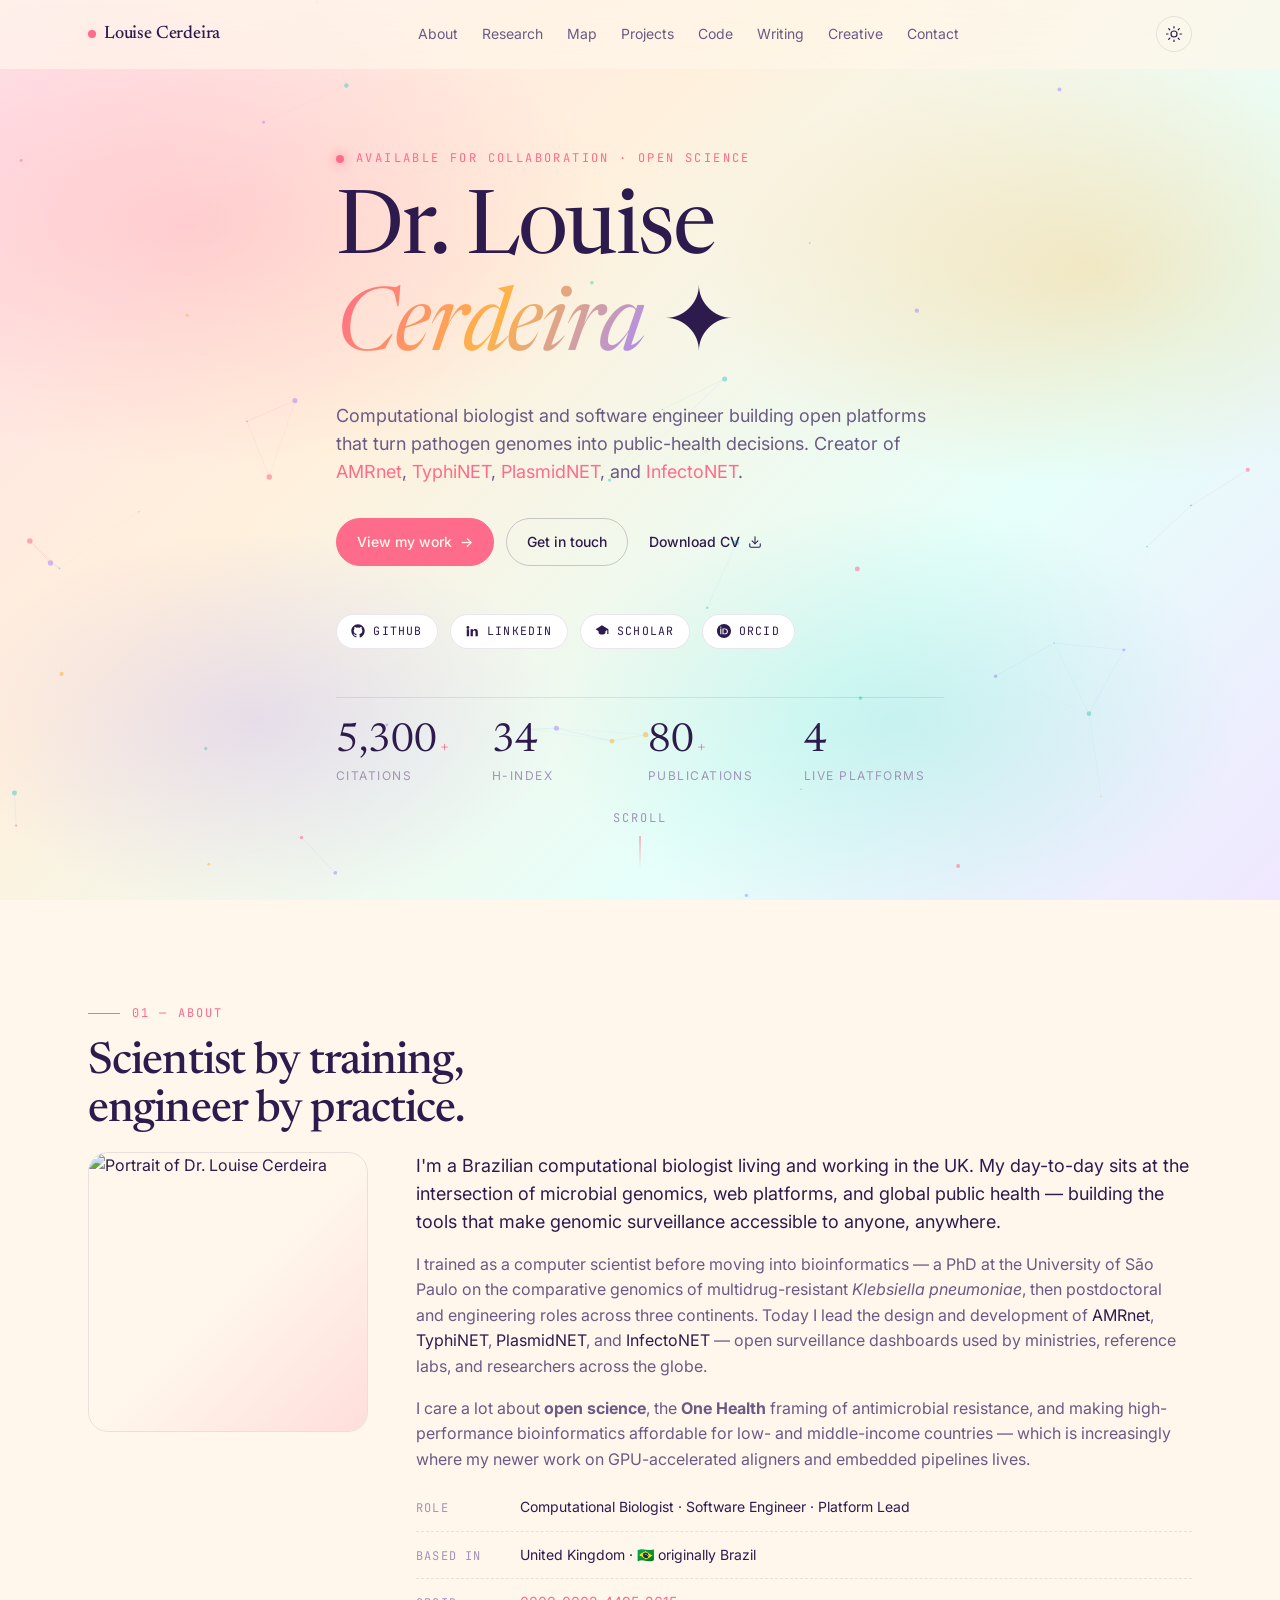
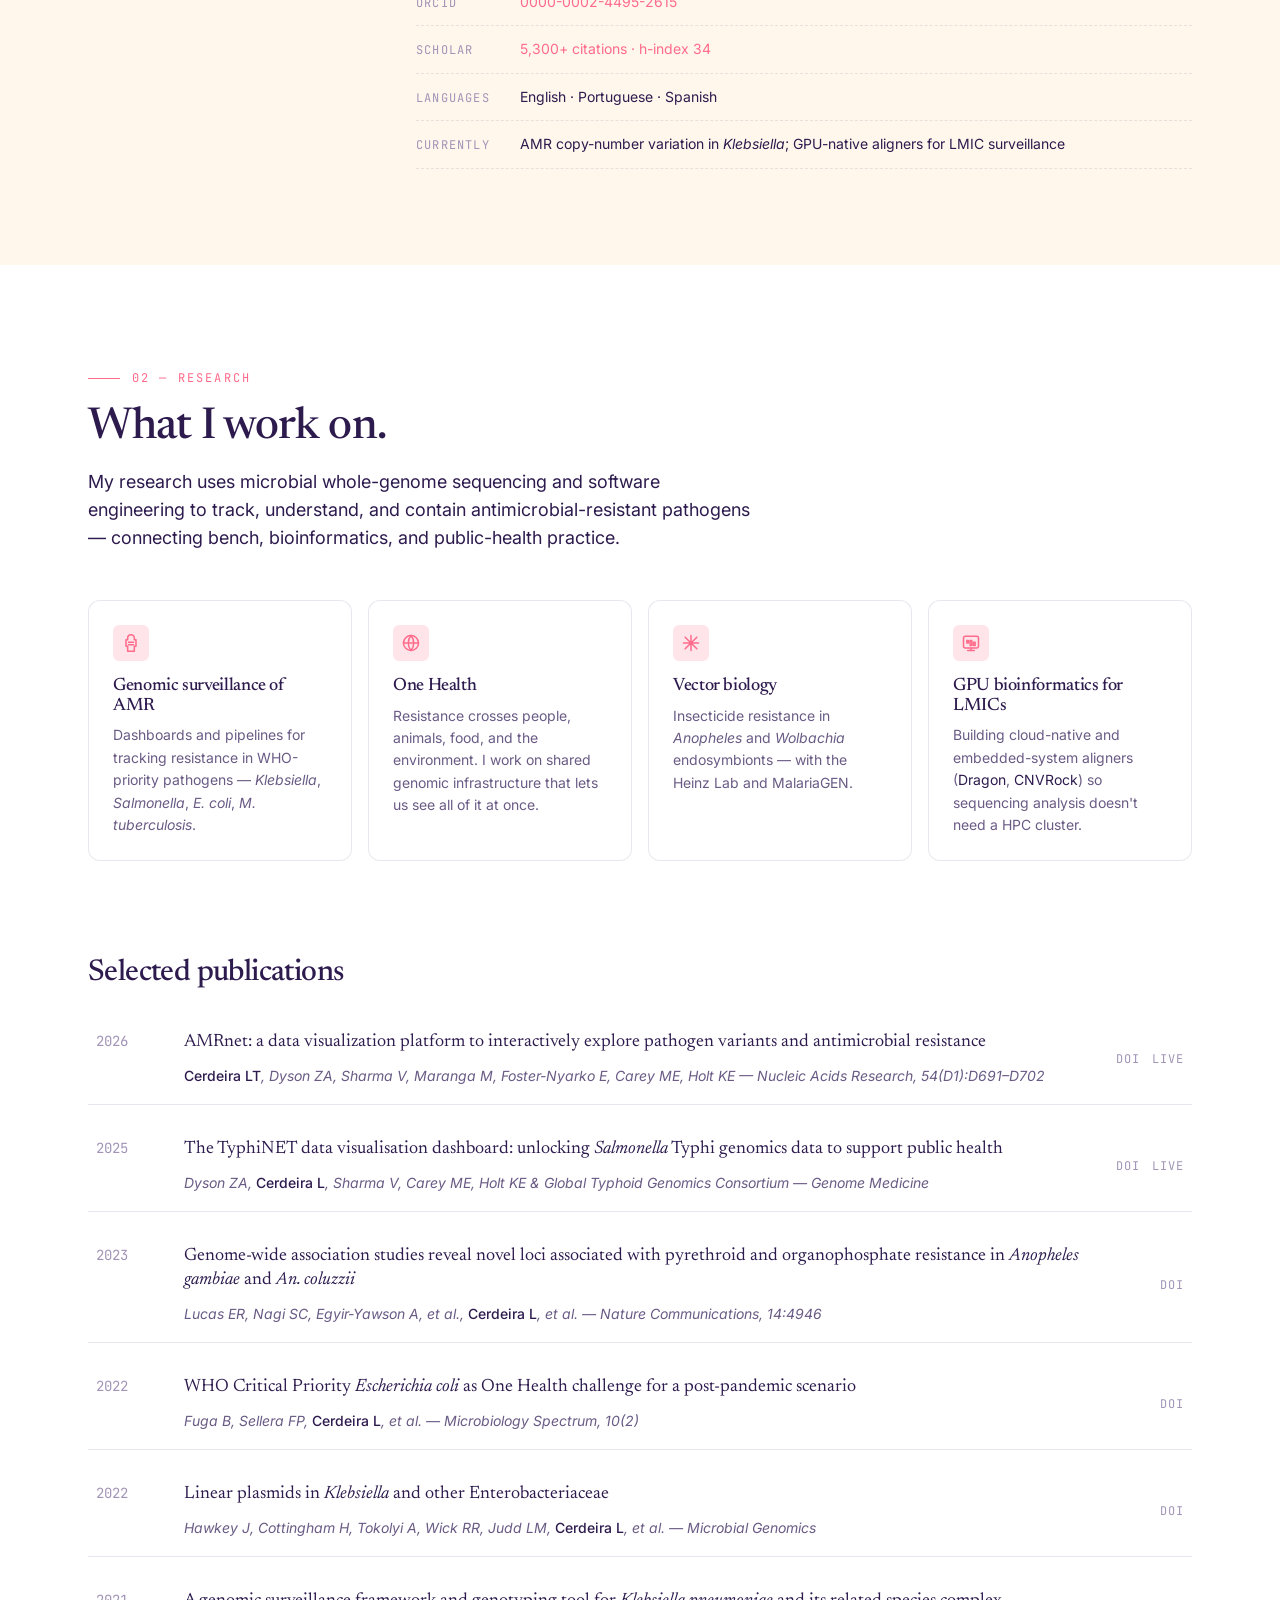
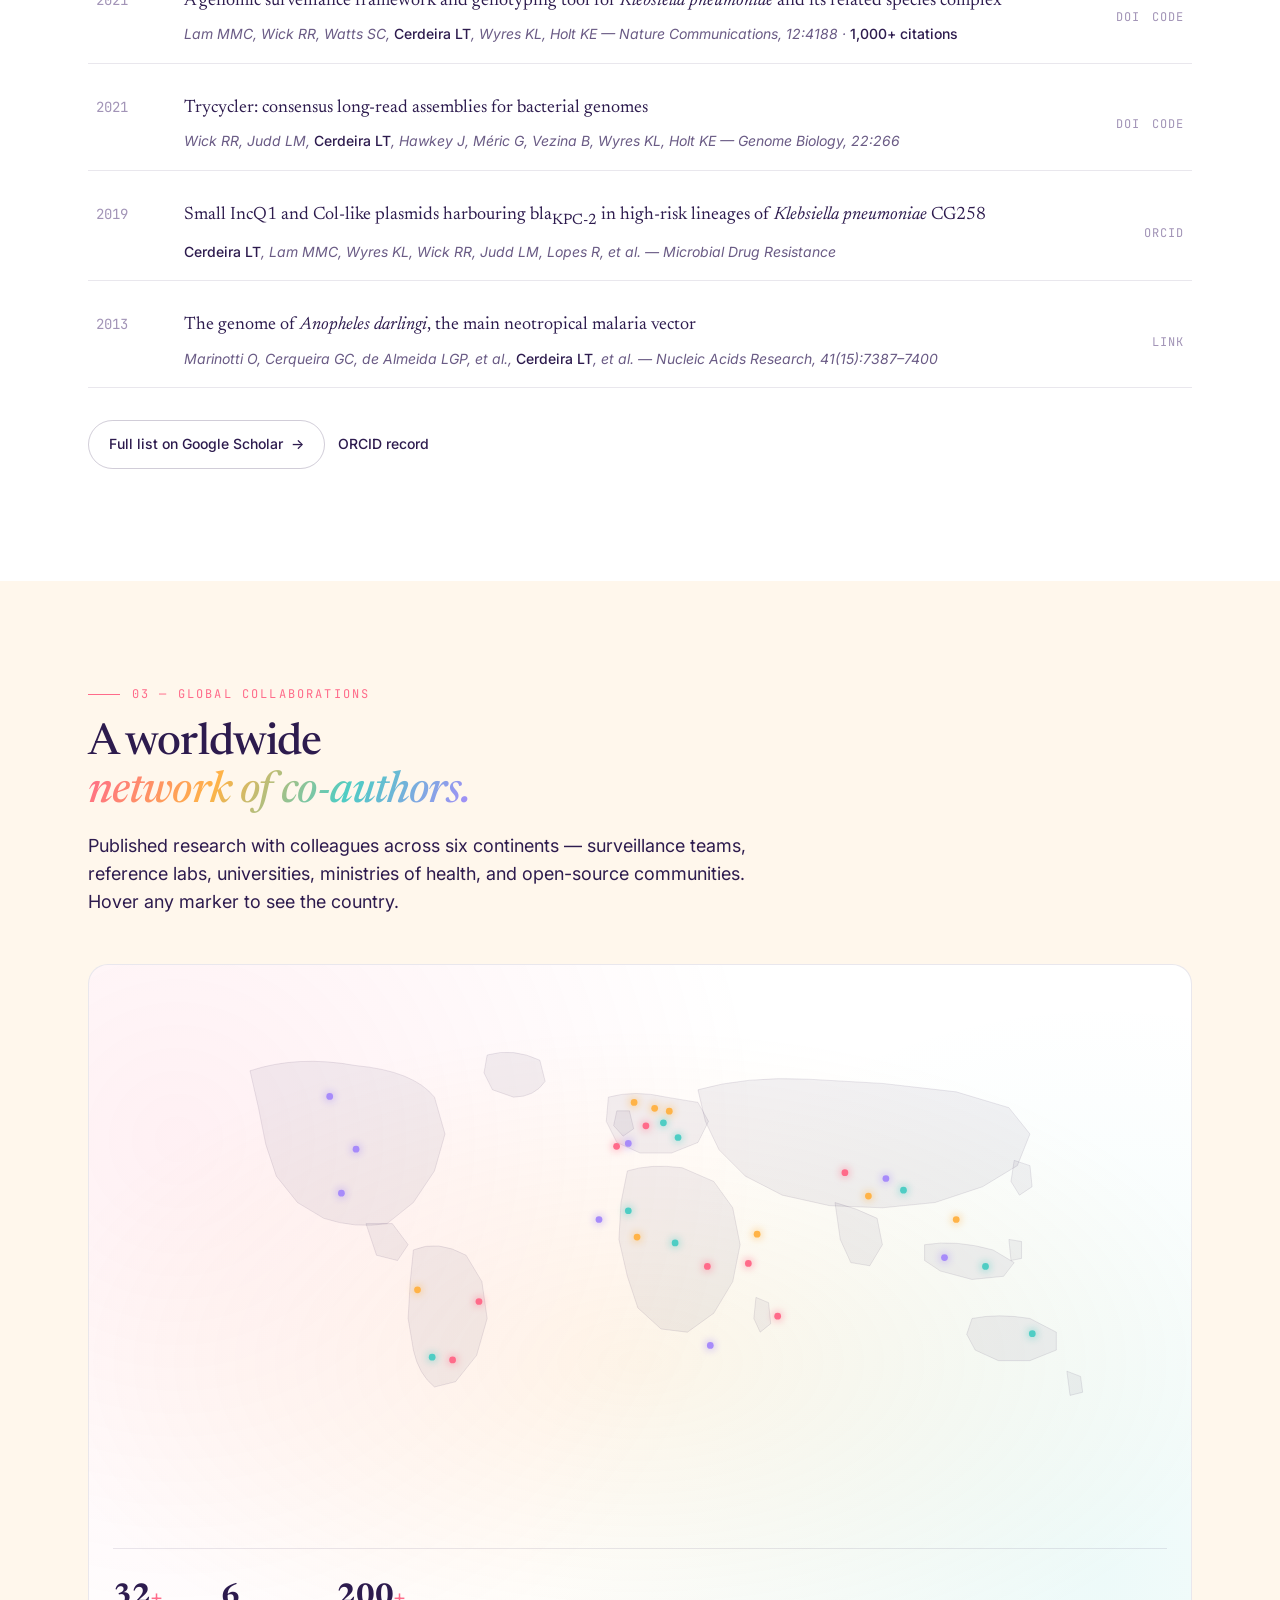
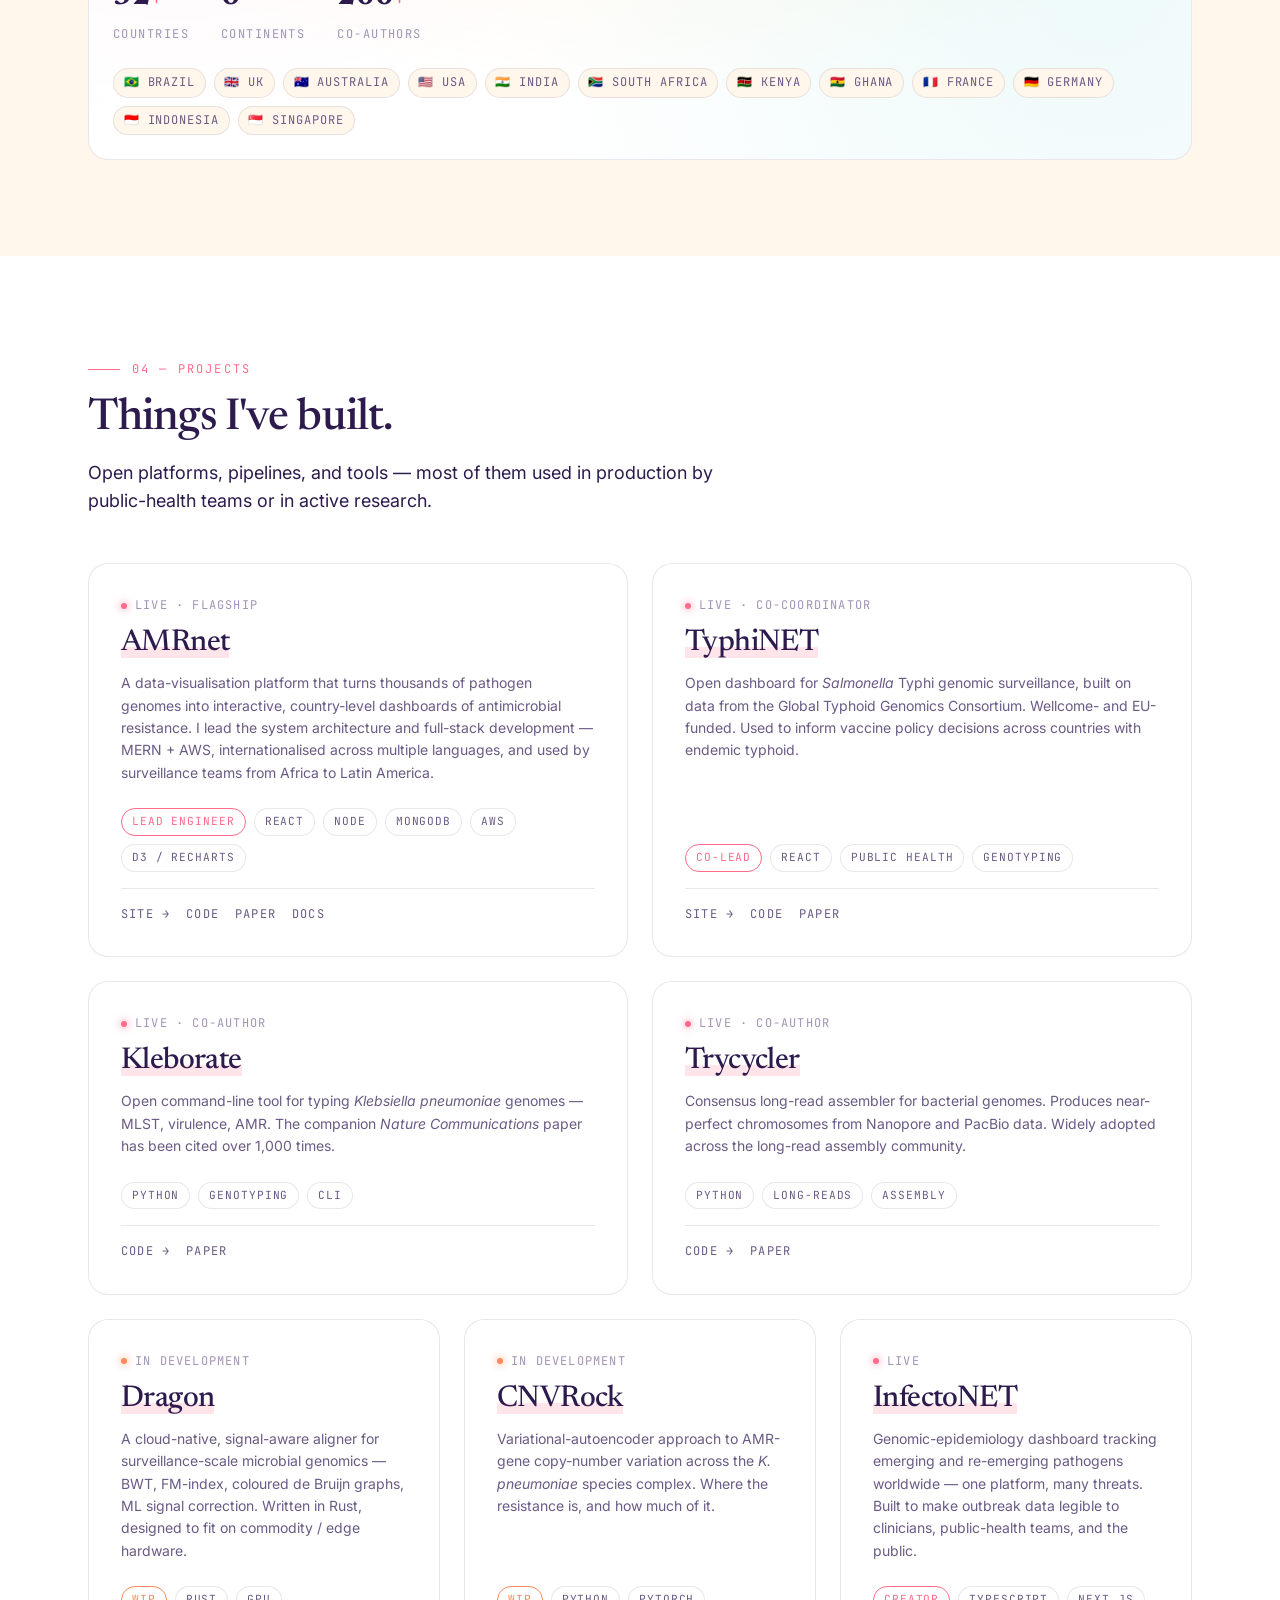
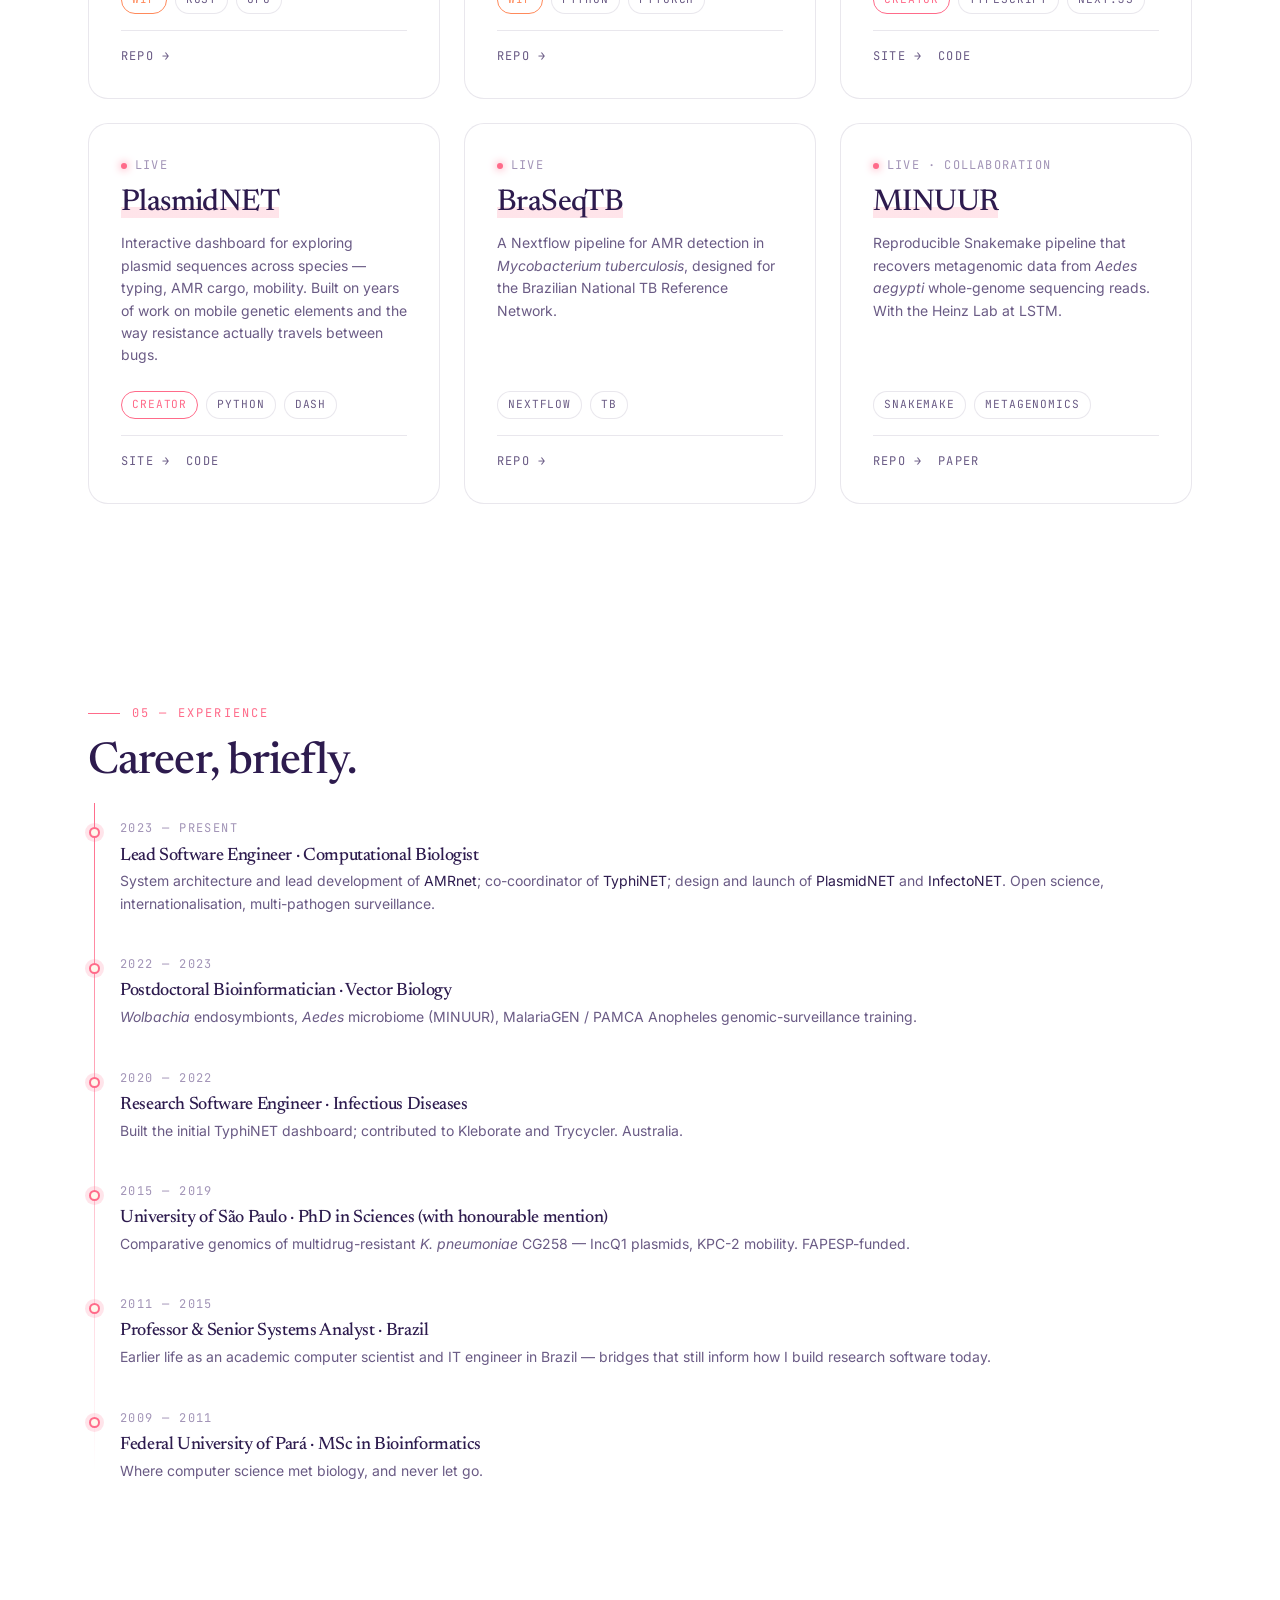
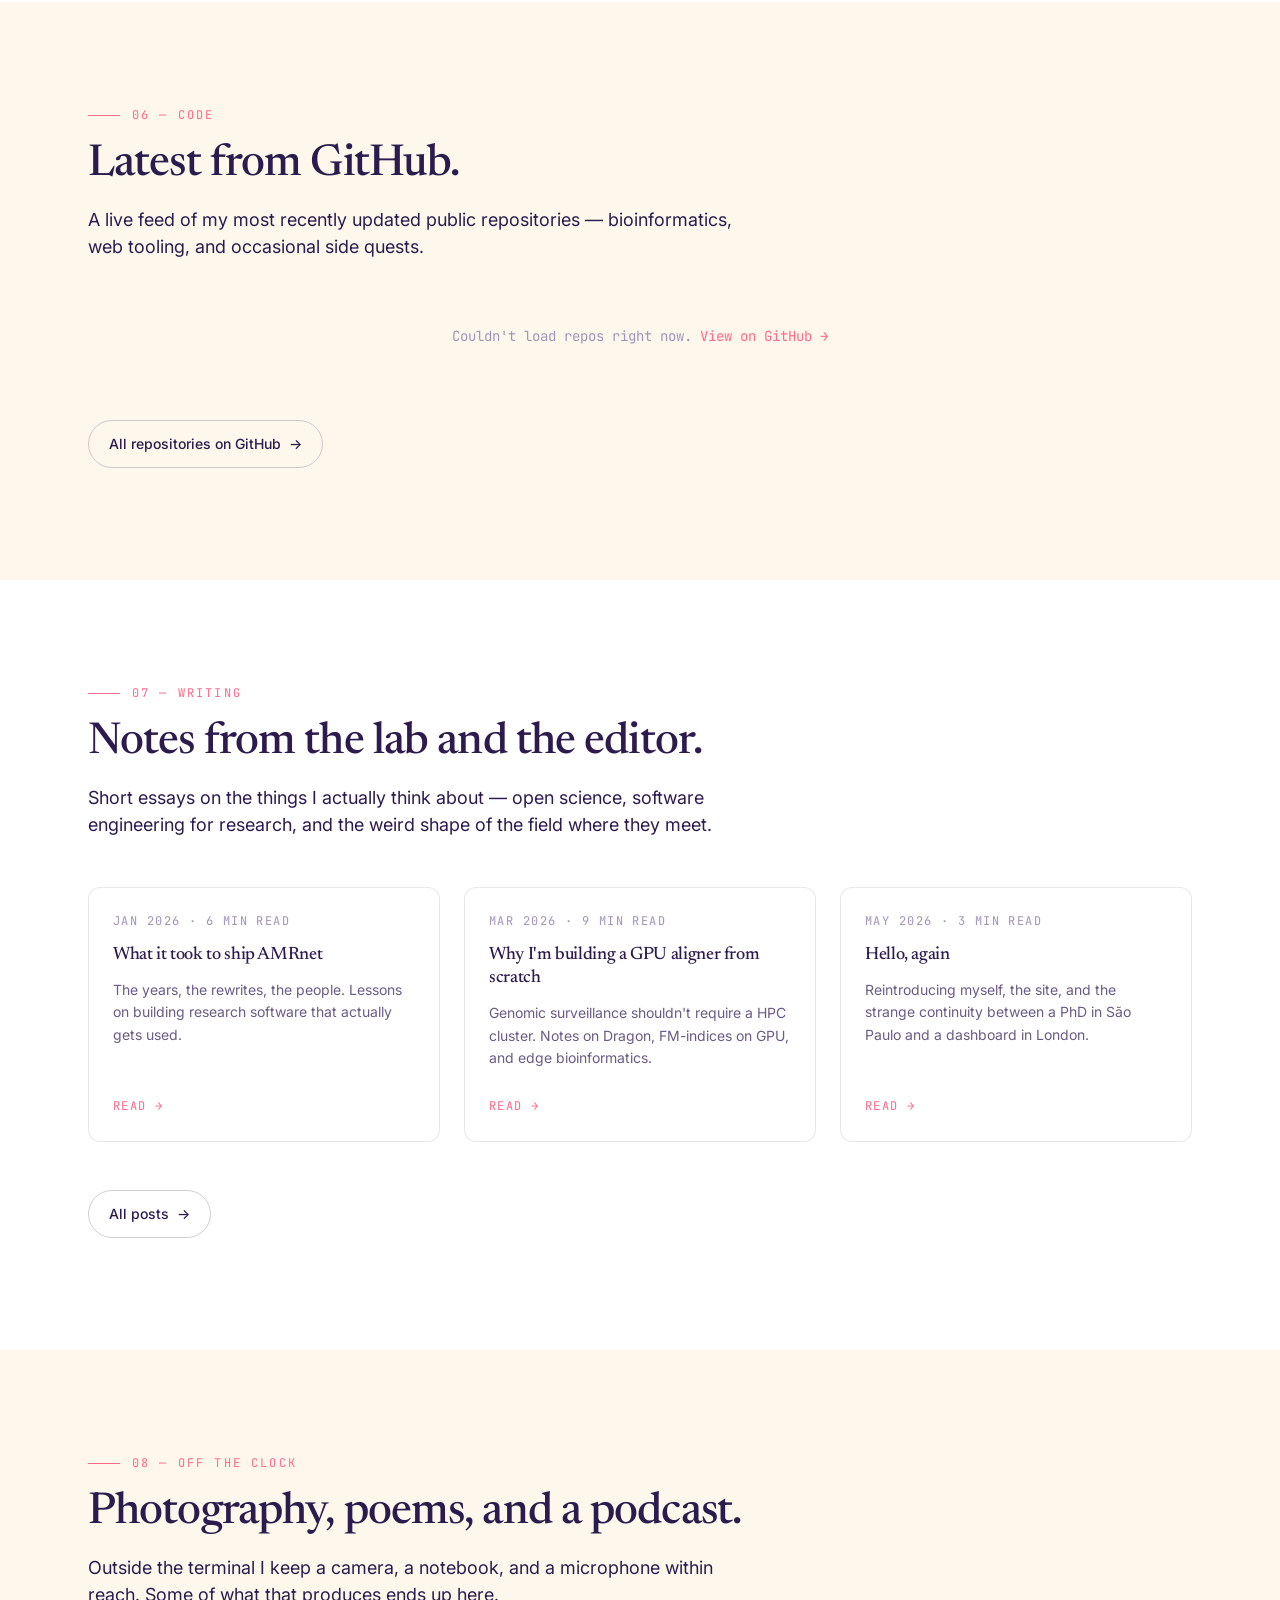
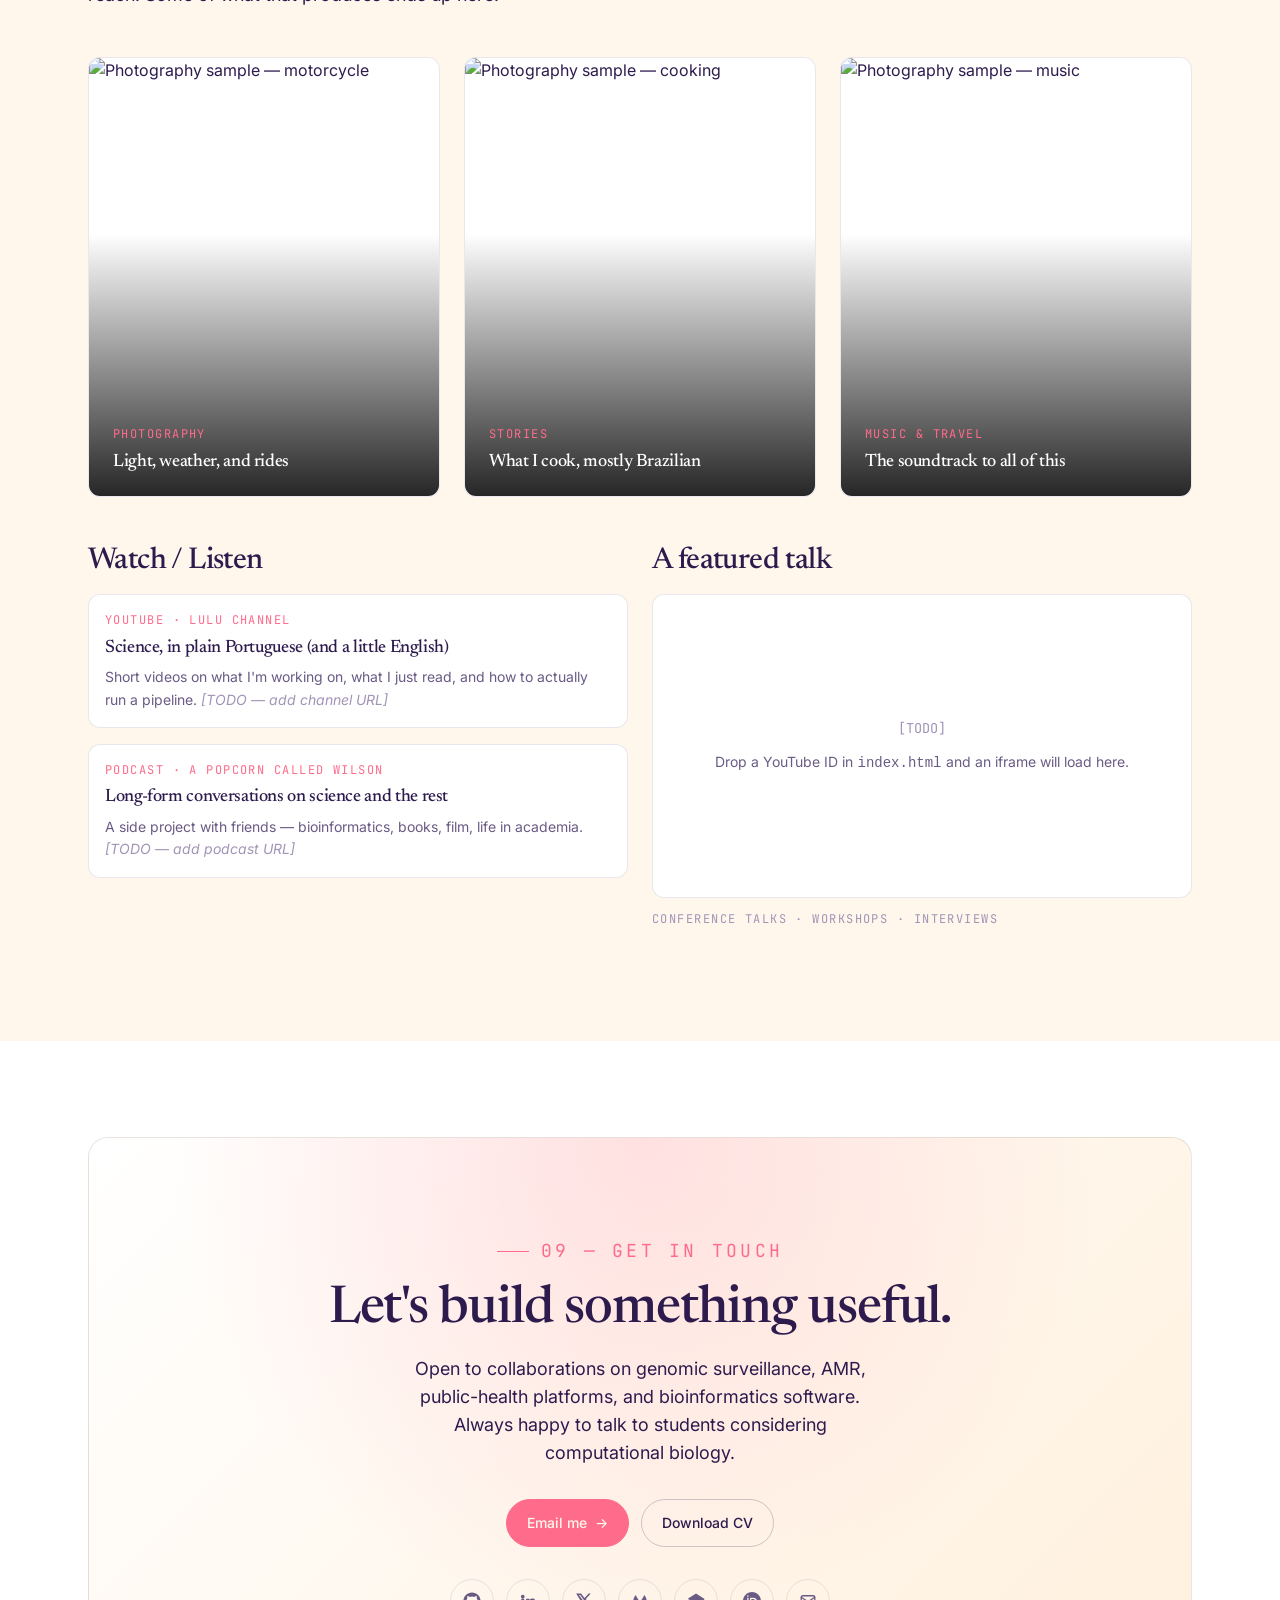
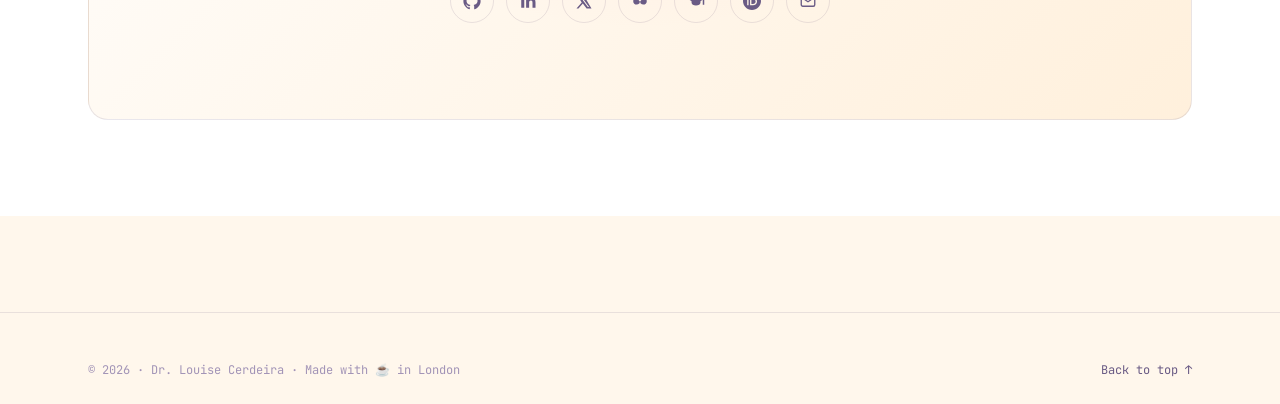
==== index.html @ f237745e "Rebuild portfolio from scratch — modern static site Replaces the 2020 Bootstrap template with a hand" ====
<!DOCTYPE html>
<html lang="en" data-theme="light">
<head>
  <meta charset="UTF-8" />
  <meta name="viewport" content="width=device-width, initial-scale=1" />
  <meta http-equiv="X-UA-Compatible" content="IE=edge" />

  <!-- Primary SEO -->
  <title>Dr. Louise Cerdeira — Computational Biologist & Software Engineer | Genomic Surveillance, AMR, One Health</title>
  <meta name="description" content="Dr. Louise Cerdeira is a computational biologist and software engineer leading AMRnet, TyphiNET, PlasmidNET, and InfectoNET — open platforms for genomic surveillance of antimicrobial resistance. Publications, projects, writing, and global collaborations on bioinformatics, One Health, and open science." />
  <meta name="author" content="Dr. Louise Teixeira Cerdeira" />
  <meta name="keywords" content="Louise Cerdeira, Dr Louise Cerdeira, bioinformatics, computational biology, genomic surveillance, antimicrobial resistance, AMR, AMRnet, TyphiNET, PlasmidNET, InfectoNET, Kleborate, One Health, microbial genomics, plasmid biology, vector biology, Wolbachia, Anopheles, Klebsiella, Salmonella Typhi, open science, global health" />
  <link rel="canonical" href="https://lcerdeira.github.io/portfolio/" />
  <meta name="theme-color" content="#fff7ec" media="(prefers-color-scheme: light)" />
  <meta name="theme-color" content="#1a1428" media="(prefers-color-scheme: dark)" />
  <meta name="robots" content="index, follow, max-image-preview:large" />

  <!-- Open Graph -->
  <meta property="og:type" content="profile" />
  <meta property="og:locale" content="en_GB" />
  <meta property="og:title" content="Dr. Louise Cerdeira — Computational Biologist & Software Engineer" />
  <meta property="og:description" content="Building open platforms that turn pathogen genomes into public-health decisions. Creator of AMRnet, TyphiNET, PlasmidNET, and InfectoNET." />
  <meta property="og:url" content="https://lcerdeira.github.io/portfolio/" />
  <meta property="og:image" content="https://lcerdeira.github.io/portfolio/assets/images/og-image.jpg" />
  <meta property="og:image:width" content="1200" />
  <meta property="og:image:height" content="630" />
  <meta property="og:image:alt" content="Dr. Louise Cerdeira — portfolio" />
  <meta property="profile:first_name" content="Louise" />
  <meta property="profile:last_name" content="Cerdeira" />

  <!-- Twitter -->
  <meta name="twitter:card" content="summary_large_image" />
  <meta name="twitter:site" content="@LouiseCerdeira" />
  <meta name="twitter:creator" content="@LouiseCerdeira" />
  <meta name="twitter:title" content="Dr. Louise Cerdeira — Computational Biologist & Software Engineer" />
  <meta name="twitter:description" content="Open platforms turning pathogen genomes into public-health decisions. AMRnet · TyphiNET · PlasmidNET · InfectoNET." />
  <meta name="twitter:image" content="https://lcerdeira.github.io/portfolio/assets/images/og-image.jpg" />

  <!-- Favicons -->
  <link rel="icon" type="image/svg+xml" href="assets/images/favicon.svg" />
  <link rel="icon" type="image/x-icon" href="assets/images/icon/favicon.ico" />
  <link rel="apple-touch-icon" href="assets/images/apple-touch-icon.png" />
  <link rel="manifest" href="site.webmanifest" />

  <!-- Fonts -->
  <link rel="preconnect" href="https://fonts.googleapis.com" />
  <link rel="preconnect" href="https://fonts.gstatic.com" crossorigin />
  <link href="https://fonts.googleapis.com/css2?family=Inter:wght@300;400;500;600&family=Newsreader:ital,wght@0,400;0,500;1,400&family=JetBrains+Mono:wght@400;500&display=swap" rel="stylesheet" />

  <!-- Styles -->
  <link rel="stylesheet" href="assets/css/main.css" />

  <!-- JSON-LD: Person schema -->
  <script type="application/ld+json">
  {
    "@context": "https://schema.org",
    "@type": "Person",
    "name": "Dr. Louise Cerdeira",
    "alternateName": ["Louise Teixeira Cerdeira", "Louise T. Cerdeira"],
    "givenName": "Louise",
    "familyName": "Cerdeira",
    "honorificPrefix": "Dr.",
    "url": "https://lcerdeira.github.io/portfolio/",
    "image": "https://lcerdeira.github.io/portfolio/assets/images/profile.jpg",
    "jobTitle": "Computational Biologist & Lead Software Engineer",
    "alumniOf": [
      { "@type": "CollegeOrUniversity", "name": "University of São Paulo", "url": "https://www5.usp.br/" },
      { "@type": "CollegeOrUniversity", "name": "Federal University of Pará" }
    ],
    "knowsAbout": [
      "Bioinformatics",
      "Computational Biology",
      "Genomic Surveillance",
      "Antimicrobial Resistance",
      "Microbial Genomics",
      "Vector Biology",
      "One Health",
      "Software Engineering",
      "Cloud Computing",
      "GPU computing"
    ],
    "sameAs": [
      "https://github.com/lcerdeira",
      "https://www.linkedin.com/in/louisecerdeira",
      "https://x.com/LouiseCerdeira",
      "https://bsky.app/profile/louisecerdeira.bsky.social",
      "https://orcid.org/0000-0002-4495-2615",
      "https://scholar.google.com/citations?user=O2dcz5MAAAAJ",
      "https://www.amrnet.org",
      "https://www.typhi.net",
      "https://www.plasmidnet.org",
      "https://www.infectonet.org"
    ],
    "identifier": [
      { "@type": "PropertyValue", "propertyID": "ORCID", "value": "0000-0002-4495-2615" }
    ],
    "nationality": "Brazilian"
  }
  </script>

  <!-- JSON-LD: Website -->
  <script type="application/ld+json">
  {
    "@context": "https://schema.org",
    "@type": "WebSite",
    "url": "https://lcerdeira.github.io/portfolio/",
    "name": "Dr. Louise Cerdeira — Portfolio",
    "author": { "@type": "Person", "name": "Dr. Louise Cerdeira" },
    "inLanguage": "en"
  }
  </script>
</head>
<body id="top">

<!-- ============ NAV ============ -->
<header class="nav" id="nav">
  <div class="nav-inner">
    <a href="#top" class="nav-brand" aria-label="Louise Cerdeira — home">
      <span class="dot" aria-hidden="true"></span>Louise Cerdeira
    </a>
    <nav aria-label="Primary">
      <ul class="nav-links" id="navLinks">
        <li><a href="#about">About</a></li>
        <li><a href="#research">Research</a></li>
        <li><a href="#collaborations">Map</a></li>
        <li><a href="#projects">Projects</a></li>
        <li><a href="#code">Code</a></li>
        <li><a href="#writing">Writing</a></li>
        <li><a href="#creative">Creative</a></li>
        <li><a href="#contact">Contact</a></li>
      </ul>
    </nav>
    <div class="nav-actions">
      <button class="theme-toggle" id="themeToggle" type="button" aria-label="Toggle colour theme">
        <svg class="moon" viewBox="0 0 24 24" fill="none" stroke="currentColor" stroke-width="1.6"><path d="M21 12.79A9 9 0 1 1 11.21 3 7 7 0 0 0 21 12.79Z" stroke-linecap="round" stroke-linejoin="round"/></svg>
        <svg class="sun" viewBox="0 0 24 24" fill="none" stroke="currentColor" stroke-width="1.6"><circle cx="12" cy="12" r="4"/><path d="M12 2v2M12 20v2M4.93 4.93l1.41 1.41M17.66 17.66l1.41 1.41M2 12h2M20 12h2M4.93 19.07l1.41-1.41M17.66 6.34l1.41-1.41" stroke-linecap="round"/></svg>
      </button>
      <button class="nav-toggle" id="navToggle" type="button" aria-label="Toggle menu" aria-expanded="false">
        <svg viewBox="0 0 24 24" width="20" height="20" fill="none" stroke="currentColor" stroke-width="1.6" stroke-linecap="round"><line x1="3" y1="6" x2="21" y2="6"/><line x1="3" y1="12" x2="21" y2="12"/><line x1="3" y1="18" x2="21" y2="18"/></svg>
      </button>
    </div>
  </div>
</header>

<!-- ============ HERO ============ -->
<section class="hero" id="hero">
  <div class="hero-bg" aria-hidden="true">
    <canvas id="heroCanvas"></canvas>
  </div>
  <div class="container hero-inner">
    <div>
      <p class="hero-eyebrow"><span class="dot"></span>Available for collaboration · Open science</p>
      <h1>
        Dr. Louise<br>
        <span class="accent">Cerdeira</span> ✦
      </h1>
      <p class="hero-tag">
        Computational biologist and software engineer building open platforms that turn pathogen
        genomes into public-health decisions. Creator of
        <a href="https://www.amrnet.org" target="_blank" rel="noopener" class="text-accent">AMRnet</a>,
        <a href="https://www.typhi.net" target="_blank" rel="noopener" class="text-accent">TyphiNET</a>,
        <a href="https://www.plasmidnet.org" target="_blank" rel="noopener" class="text-accent">PlasmidNET</a>,
        and
        <a href="https://www.infectonet.org" target="_blank" rel="noopener" class="text-accent">InfectoNET</a>.
      </p>
      <div class="hero-cta">
        <a href="#projects" class="btn btn-primary">View my work <span class="arrow">→</span></a>
        <a href="#contact" class="btn">Get in touch</a>
        <a href="https://drive.google.com/file/d/173mmYaLHkCr6_1VdgiljdM5AOPPSfknB/view?usp=sharing" target="_blank" rel="noopener" class="btn btn-ghost">
          Download CV
          <svg width="14" height="14" viewBox="0 0 24 24" fill="none" stroke="currentColor" stroke-width="1.8" stroke-linecap="round" stroke-linejoin="round"><path d="M21 15v4a2 2 0 0 1-2 2H5a2 2 0 0 1-2-2v-4"/><polyline points="7 10 12 15 17 10"/><line x1="12" y1="15" x2="12" y2="3"/></svg>
        </a>
      </div>

      <div class="hero-socials" aria-label="Quick links">
        <a class="social-pill" href="https://github.com/lcerdeira" target="_blank" rel="noopener">
          <svg viewBox="0 0 24 24" fill="currentColor"><path d="M12 .5C5.65.5.5 5.65.5 12c0 5.08 3.29 9.39 7.86 10.91.58.11.79-.25.79-.55v-2.02c-3.2.69-3.87-1.36-3.87-1.36-.52-1.34-1.28-1.7-1.28-1.7-1.05-.71.08-.7.08-.7 1.16.08 1.77 1.2 1.77 1.2 1.03 1.77 2.7 1.26 3.36.96.1-.75.4-1.26.73-1.55-2.55-.29-5.24-1.28-5.24-5.69 0-1.26.45-2.29 1.19-3.1-.12-.29-.52-1.47.11-3.06 0 0 .97-.31 3.17 1.18a11.04 11.04 0 0 1 5.76 0c2.2-1.49 3.17-1.18 3.17-1.18.63 1.59.23 2.77.11 3.06.74.81 1.19 1.84 1.19 3.1 0 4.42-2.69 5.39-5.26 5.68.41.36.78 1.07.78 2.15v3.19c0 .31.21.67.8.55C20.21 21.38 23.5 17.08 23.5 12 23.5 5.65 18.35.5 12 .5Z"/></svg>
          GitHub
        </a>
        <a class="social-pill" href="https://www.linkedin.com/in/louisecerdeira" target="_blank" rel="noopener">
          <svg viewBox="0 0 24 24" fill="currentColor"><path d="M4.98 3.5a2.5 2.5 0 1 1 0 5 2.5 2.5 0 0 1 0-5ZM3 9h4v12H3V9Zm7 0h3.8v1.71h.05c.53-1 1.83-2.06 3.77-2.06C21.5 8.65 22 11 22 14.06V21h-4v-6.27c0-1.5-.03-3.43-2.09-3.43-2.09 0-2.41 1.63-2.41 3.32V21h-4V9Z"/></svg>
          LinkedIn
        </a>
        <a class="social-pill" href="https://scholar.google.com/citations?user=O2dcz5MAAAAJ" target="_blank" rel="noopener">
          <svg viewBox="0 0 24 24" fill="currentColor"><path d="M12 2 1 9l11 7 9-5.7V17h2V9l-11-7Zm0 12-6-3.8v3.4C6 16.6 8.7 18 12 18s6-1.4 6-4.4v-3.4L12 14Z"/></svg>
          Scholar
        </a>
        <a class="social-pill" href="https://orcid.org/0000-0002-4495-2615" target="_blank" rel="noopener">
          <svg viewBox="0 0 24 24" fill="currentColor"><path d="M12 0C5.4 0 0 5.4 0 12s5.4 12 12 12 12-5.4 12-12S18.6 0 12 0ZM7.4 17.7H5.6V7.6h1.8v10.1ZM6.5 6.4a1.1 1.1 0 1 1 0-2.2 1.1 1.1 0 0 1 0 2.2Zm12.2 6.3c0 3.2-2.3 5-5.4 5h-3.9V7.6h3.9c3.5 0 5.4 2.1 5.4 5.1Zm-5.6-3.5h-1.9v6.9h1.9c2.5 0 3.7-1.3 3.7-3.4 0-2.3-1.5-3.5-3.7-3.5Z"/></svg>
          ORCID
        </a>
      </div>

      <div class="hero-stats">
        <div><span class="stat-num">5,300<span class="unit">+</span></span><span class="stat-label">Citations</span></div>
        <div><span class="stat-num">34</span><span class="stat-label">h-index</span></div>
        <div><span class="stat-num">80<span class="unit">+</span></span><span class="stat-label">Publications</span></div>
        <div><span class="stat-num">4</span><span class="stat-label">Live platforms</span></div>
      </div>
    </div>
  </div>
  <a href="#about" class="scroll-hint" aria-label="Scroll to content">Scroll</a>
</section>

<!-- ============ ABOUT ============ -->
<section id="about">
  <div class="container">
    <p class="section-label" data-reveal>01 — About</p>
    <h2 data-reveal>Scientist by training,<br>engineer by practice.</h2>

    <div class="about-grid" data-reveal>
      <div class="about-photo-wrap">
        <img class="about-photo" src="assets/images/profile.jpg" alt="Portrait of Dr. Louise Cerdeira" loading="lazy" width="280" height="280" />
      </div>
      <div>
        <p class="lead">
          I'm a Brazilian computational biologist living and working in the UK. My day-to-day sits at the
          intersection of microbial genomics, web platforms, and global public health — building the tools
          that make genomic surveillance accessible to anyone, anywhere.
        </p>
        <p>
          I trained as a computer scientist before moving into bioinformatics — a PhD at the University of
          São Paulo on the comparative genomics of multidrug-resistant <em>Klebsiella pneumoniae</em>, then
          postdoctoral and engineering roles across three continents. Today I lead the design and
          development of
          <a href="https://www.amrnet.org" target="_blank" rel="noopener">AMRnet</a>,
          <a href="https://www.typhi.net" target="_blank" rel="noopener">TyphiNET</a>,
          <a href="https://www.plasmidnet.org" target="_blank" rel="noopener">PlasmidNET</a>, and
          <a href="https://www.infectonet.org" target="_blank" rel="noopener">InfectoNET</a> —
          open surveillance dashboards used by ministries, reference labs, and researchers across the
          globe.
        </p>
        <p>
          I care a lot about <strong>open science</strong>, the
          <strong>One Health</strong> framing of antimicrobial resistance, and making
          high-performance bioinformatics affordable for low- and middle-income countries — which is
          increasingly where my newer work on GPU-accelerated aligners and embedded pipelines lives.
        </p>

        <ul class="facts">
          <li><span class="label">Role</span><span class="value">Computational Biologist · Software Engineer · Platform Lead</span></li>
          <li><span class="label">Based in</span><span class="value">United Kingdom · 🇧🇷 originally Brazil</span></li>
          <li><span class="label">ORCID</span><span class="value"><a href="https://orcid.org/0000-0002-4495-2615" target="_blank" rel="noopener">0000-0002-4495-2615</a></span></li>
          <li><span class="label">Scholar</span><span class="value"><a href="https://scholar.google.com/citations?user=O2dcz5MAAAAJ" target="_blank" rel="noopener">5,300+ citations · h-index 34</a></span></li>
          <li><span class="label">Languages</span><span class="value">English · Portuguese · Spanish</span></li>
          <li><span class="label">Currently</span><span class="value">AMR copy-number variation in <em>Klebsiella</em>; GPU-native aligners for LMIC surveillance</span></li>
        </ul>
      </div>
    </div>
  </div>
</section>

<!-- ============ RESEARCH ============ -->
<section id="research" style="background: var(--bg-elev);">
  <div class="container">
    <p class="section-label" data-reveal>02 — Research</p>
    <h2 data-reveal>What I work on.</h2>
    <p class="lead" style="max-width: 42rem; margin-bottom: var(--space-7);" data-reveal>
      My research uses microbial whole-genome sequencing and software engineering to track,
      understand, and contain antimicrobial-resistant pathogens — connecting bench, bioinformatics,
      and public-health practice.
    </p>

    <div class="research-areas">
      <div class="area-card" data-reveal>
        <span class="area-icon" aria-hidden="true">
          <svg viewBox="0 0 24 24" fill="none" stroke="currentColor" stroke-width="1.8" stroke-linecap="round" stroke-linejoin="round"><path d="M12 2a4 4 0 0 0-4 4v2H6v8h2v6h8v-6h2V8h-2V6a4 4 0 0 0-4-4Z"/><path d="M9 14h6M9 11h6"/></svg>
        </span>
        <h4>Genomic surveillance of AMR</h4>
        <p>Dashboards and pipelines for tracking resistance in WHO-priority pathogens —
          <em>Klebsiella</em>, <em>Salmonella</em>, <em>E. coli</em>, <em>M. tuberculosis</em>.</p>
      </div>

      <div class="area-card" data-reveal>
        <span class="area-icon" aria-hidden="true">
          <svg viewBox="0 0 24 24" fill="none" stroke="currentColor" stroke-width="1.8" stroke-linecap="round" stroke-linejoin="round"><circle cx="12" cy="12" r="9"/><path d="M3 12h18M12 3a14 14 0 0 1 0 18M12 3a14 14 0 0 0 0 18"/></svg>
        </span>
        <h4>One Health</h4>
        <p>Resistance crosses people, animals, food, and the environment. I work on shared genomic
          infrastructure that lets us see all of it at once.</p>
      </div>

      <div class="area-card" data-reveal>
        <span class="area-icon" aria-hidden="true">
          <svg viewBox="0 0 24 24" fill="none" stroke="currentColor" stroke-width="1.8" stroke-linecap="round" stroke-linejoin="round"><path d="M3 12h18M12 3v18M5 5l14 14M19 5 5 19"/></svg>
        </span>
        <h4>Vector biology</h4>
        <p>Insecticide resistance in <em>Anopheles</em> and <em>Wolbachia</em> endosymbionts —
          with the Heinz Lab and MalariaGEN.</p>
      </div>

      <div class="area-card" data-reveal>
        <span class="area-icon" aria-hidden="true">
          <svg viewBox="0 0 24 24" fill="none" stroke="currentColor" stroke-width="1.8" stroke-linecap="round" stroke-linejoin="round"><rect x="3" y="4" width="18" height="14" rx="2"/><path d="M8 21h8M12 18v3"/><path d="M7 9h2v3H7zM11 9h2v6h-2zM15 11h2v4h-2z"/></svg>
        </span>
        <h4>GPU bioinformatics for LMICs</h4>
        <p>Building cloud-native and embedded-system aligners
          (<a href="https://github.com/lcerdeira/dragon" target="_blank" rel="noopener">Dragon</a>,
          <a href="https://github.com/lcerdeira/CNVRock" target="_blank" rel="noopener">CNVRock</a>)
          so sequencing analysis doesn't need a HPC cluster.</p>
      </div>
    </div>

    <h3 style="margin-top: var(--space-9); margin-bottom: var(--space-5);" data-reveal>Selected publications</h3>
    <ol class="pubs" data-reveal>
      <li class="pub">
        <span class="pub-year">2026</span>
        <div>
          <span class="pub-title">AMRnet: a data visualization platform to interactively explore pathogen variants and antimicrobial resistance</span>
          <span class="pub-meta"><strong>Cerdeira LT</strong>, Dyson ZA, Sharma V, Maranga M, Foster-Nyarko E, Carey ME, Holt KE — <em>Nucleic Acids Research</em>, 54(D1):D691–D702</span>
        </div>
        <div class="pub-links">
          <a href="https://doi.org/10.1093/nar/gkaf1101" target="_blank" rel="noopener">DOI</a>
          <a href="https://www.amrnet.org" target="_blank" rel="noopener">Live</a>
        </div>
      </li>
      <li class="pub">
        <span class="pub-year">2025</span>
        <div>
          <span class="pub-title">The TyphiNET data visualisation dashboard: unlocking <em>Salmonella</em> Typhi genomics data to support public health</span>
          <span class="pub-meta">Dyson ZA, <strong>Cerdeira L</strong>, Sharma V, Carey ME, Holt KE & Global Typhoid Genomics Consortium — <em>Genome Medicine</em></span>
        </div>
        <div class="pub-links">
          <a href="https://doi.org/10.1186/s13073-025-01470-4" target="_blank" rel="noopener">DOI</a>
          <a href="https://www.typhi.net" target="_blank" rel="noopener">Live</a>
        </div>
      </li>
      <li class="pub">
        <span class="pub-year">2023</span>
        <div>
          <span class="pub-title">Genome-wide association studies reveal novel loci associated with pyrethroid and organophosphate resistance in <em>Anopheles gambiae</em> and <em>An. coluzzii</em></span>
          <span class="pub-meta">Lucas ER, Nagi SC, Egyir-Yawson A, <em>et al.</em>, <strong>Cerdeira L</strong>, et al. — <em>Nature Communications</em>, 14:4946</span>
        </div>
        <div class="pub-links"><a href="https://doi.org/10.1038/s41467-023-40693-0" target="_blank" rel="noopener">DOI</a></div>
      </li>
      <li class="pub">
        <span class="pub-year">2022</span>
        <div>
          <span class="pub-title">WHO Critical Priority <em>Escherichia coli</em> as One Health challenge for a post-pandemic scenario</span>
          <span class="pub-meta">Fuga B, Sellera FP, <strong>Cerdeira L</strong>, <em>et al.</em> — <em>Microbiology Spectrum</em>, 10(2)</span>
        </div>
        <div class="pub-links"><a href="https://doi.org/10.1128/spectrum.01256-21" target="_blank" rel="noopener">DOI</a></div>
      </li>
      <li class="pub">
        <span class="pub-year">2022</span>
        <div>
          <span class="pub-title">Linear plasmids in <em>Klebsiella</em> and other Enterobacteriaceae</span>
          <span class="pub-meta">Hawkey J, Cottingham H, Tokolyi A, Wick RR, Judd LM, <strong>Cerdeira L</strong>, <em>et al.</em> — <em>Microbial Genomics</em></span>
        </div>
        <div class="pub-links"><a href="https://doi.org/10.1099/mgen.0.000807" target="_blank" rel="noopener">DOI</a></div>
      </li>
      <li class="pub">
        <span class="pub-year">2021</span>
        <div>
          <span class="pub-title">A genomic surveillance framework and genotyping tool for <em>Klebsiella pneumoniae</em> and its related species complex</span>
          <span class="pub-meta">Lam MMC, Wick RR, Watts SC, <strong>Cerdeira LT</strong>, Wyres KL, Holt KE — <em>Nature Communications</em>, 12:4188 · <strong>1,000+ citations</strong></span>
        </div>
        <div class="pub-links">
          <a href="https://doi.org/10.1038/s41467-021-24448-3" target="_blank" rel="noopener">DOI</a>
          <a href="https://github.com/klebgenomics/Kleborate" target="_blank" rel="noopener">Code</a>
        </div>
      </li>
      <li class="pub">
        <span class="pub-year">2021</span>
        <div>
          <span class="pub-title">Trycycler: consensus long-read assemblies for bacterial genomes</span>
          <span class="pub-meta">Wick RR, Judd LM, <strong>Cerdeira LT</strong>, Hawkey J, Méric G, Vezina B, Wyres KL, Holt KE — <em>Genome Biology</em>, 22:266</span>
        </div>
        <div class="pub-links">
          <a href="https://doi.org/10.1186/s13059-021-02483-z" target="_blank" rel="noopener">DOI</a>
          <a href="https://github.com/rrwick/Trycycler" target="_blank" rel="noopener">Code</a>
        </div>
      </li>
      <li class="pub">
        <span class="pub-year">2019</span>
        <div>
          <span class="pub-title">Small IncQ1 and Col-like plasmids harbouring bla<sub>KPC-2</sub> in high-risk lineages of <em>Klebsiella pneumoniae</em> CG258</span>
          <span class="pub-meta"><strong>Cerdeira LT</strong>, Lam MMC, Wyres KL, Wick RR, Judd LM, Lopes R, <em>et al.</em> — <em>Microbial Drug Resistance</em></span>
        </div>
        <div class="pub-links"><a href="https://orcid.org/0000-0002-4495-2615" target="_blank" rel="noopener">ORCID</a></div>
      </li>
      <li class="pub">
        <span class="pub-year">2013</span>
        <div>
          <span class="pub-title">The genome of <em>Anopheles darlingi</em>, the main neotropical malaria vector</span>
          <span class="pub-meta">Marinotti O, Cerqueira GC, de Almeida LGP, <em>et al.</em>, <strong>Cerdeira LT</strong>, <em>et al.</em> — <em>Nucleic Acids Research</em>, 41(15):7387–7400</span>
        </div>
        <div class="pub-links"><a href="https://academic.oup.com/nar/article/41/15/7387/2412724" target="_blank" rel="noopener">Link</a></div>
      </li>
    </ol>
    <p style="margin-top: var(--space-6);" data-reveal>
      <a class="btn" href="https://scholar.google.com/citations?user=O2dcz5MAAAAJ" target="_blank" rel="noopener">Full list on Google Scholar <span class="arrow">→</span></a>
      <a class="btn btn-ghost" href="https://orcid.org/0000-0002-4495-2615" target="_blank" rel="noopener">ORCID record</a>
    </p>
  </div>
</section>

<!-- ============ GLOBAL COLLABORATIONS MAP ============ -->
<section id="collaborations">
  <div class="container">
    <p class="section-label" data-reveal>03 — Global collaborations</p>
    <h2 data-reveal>A worldwide<br><span style="background:linear-gradient(120deg,var(--accent),var(--accent-2),var(--accent-3),var(--accent-4));-webkit-background-clip:text;background-clip:text;-webkit-text-fill-color:transparent;font-style:italic;">network of co-authors.</span></h2>
    <p class="lead" style="max-width: 42rem; margin-bottom: var(--space-7);" data-reveal>
      Published research with colleagues across six continents — surveillance teams, reference labs,
      universities, ministries of health, and open-source communities. Hover any marker to see the
      country.
    </p>

    <div class="map-wrap" data-reveal>
      <svg class="map-svg" viewBox="0 0 1000 500" role="img" aria-label="World map showing countries of co-authors">
        <!-- Continent silhouettes (stylised, low-poly) -->
        <g class="land">
          <!-- North America -->
          <path d="M 130 70 Q 175 55 230 65 Q 285 70 305 95 L 315 130 L 305 165 L 285 195 L 260 215 Q 230 220 200 210 L 175 195 L 155 170 L 145 140 L 138 105 Z" />
          <!-- Greenland -->
          <path d="M 355 55 Q 380 48 405 60 L 410 80 Q 400 95 380 95 L 360 88 L 352 72 Z" />
          <!-- Central America -->
          <path d="M 240 215 L 265 215 L 280 235 L 270 250 L 250 245 Z" />
          <!-- South America -->
          <path d="M 285 240 Q 308 230 335 245 L 350 270 L 355 305 L 345 340 L 325 365 L 305 370 Q 290 358 285 335 L 280 305 L 282 270 Z" />
          <!-- Europe -->
          <path d="M 470 95 Q 495 88 525 95 L 555 100 L 565 118 L 555 138 L 530 148 L 500 148 L 478 138 L 468 118 Z" />
          <!-- UK / Ireland -->
          <path d="M 478 108 L 490 108 L 494 125 L 484 132 L 475 122 Z" />
          <!-- Africa -->
          <path d="M 488 165 Q 510 158 540 162 L 570 175 L 588 200 L 595 235 L 588 270 L 570 300 L 545 318 L 520 315 L 498 295 L 488 265 L 480 230 L 482 195 Z" />
          <!-- Madagascar -->
          <path d="M 610 285 L 622 290 L 624 310 L 614 318 L 608 305 Z" />
          <!-- Asia (Eurasia trunk) -->
          <path d="M 555 88 Q 600 75 660 78 L 730 82 L 800 90 L 850 105 L 870 130 L 858 160 L 825 180 L 780 195 L 730 200 L 680 198 L 635 188 L 600 170 L 575 145 L 562 118 Z" />
          <!-- South Asia / India -->
          <path d="M 685 195 Q 705 200 725 210 L 730 235 L 718 255 L 700 252 L 690 230 Z" />
          <!-- SE Asia / Indonesia -->
          <path d="M 770 235 Q 800 230 835 240 L 855 252 L 845 265 L 815 268 L 785 260 L 770 250 Z" />
          <!-- Philippines -->
          <path d="M 850 230 L 862 232 L 862 248 L 852 250 Z" />
          <!-- Japan -->
          <path d="M 855 155 L 870 160 L 872 180 L 860 188 L 852 175 Z" />
          <!-- Australia -->
          <path d="M 815 305 Q 840 300 870 305 L 895 318 L 895 335 L 870 345 L 840 345 L 818 335 L 810 320 Z" />
          <!-- New Zealand -->
          <path d="M 905 355 L 918 360 L 920 375 L 908 378 Z" />
        </g>

        <!-- Co-author country markers -->
        <g id="mapMarkers"></g>
      </svg>

      <div class="map-legend">
        <div class="map-stats">
          <div class="map-stat"><strong>32<span class="unit">+</span></strong>Countries</div>
          <div class="map-stat"><strong>6</strong>Continents</div>
          <div class="map-stat"><strong>200<span class="unit">+</span></strong>Co-authors</div>
        </div>
        <ul class="country-list" aria-label="Co-author countries">
          <li>🇧🇷 Brazil</li><li>🇬🇧 UK</li><li>🇦🇺 Australia</li><li>🇺🇸 USA</li>
          <li>🇮🇳 India</li><li>🇿🇦 South Africa</li><li>🇰🇪 Kenya</li><li>🇬🇭 Ghana</li>
          <li>🇫🇷 France</li><li>🇩🇪 Germany</li><li>🇮🇩 Indonesia</li><li>🇸🇬 Singapore</li>
        </ul>
      </div>
    </div>
  </div>
</section>

<!-- ============ PROJECTS ============ -->
<section id="projects" style="background: var(--bg-elev);">
  <div class="container">
    <p class="section-label" data-reveal>04 — Projects</p>
    <h2 data-reveal>Things I've built.</h2>
    <p class="lead" style="max-width: 42rem; margin-bottom: var(--space-7);" data-reveal>
      Open platforms, pipelines, and tools — most of them used in production by public-health
      teams or in active research.
    </p>

    <div class="projects" data-reveal>

      <article class="project featured">
        <p class="project-status"><span class="dot"></span>Live · Flagship</p>
        <h3><a href="https://www.amrnet.org" target="_blank" rel="noopener">AMRnet</a></h3>
        <p class="project-desc">
          A data-visualisation platform that turns thousands of pathogen genomes into interactive,
          country-level dashboards of antimicrobial resistance. I lead the system architecture and
          full-stack development — MERN + AWS, internationalised across multiple languages, and used by
          surveillance teams from Africa to Latin America.
        </p>
        <div class="project-meta">
          <span class="tag tag-accent">Lead engineer</span>
          <span class="tag">React</span><span class="tag">Node</span><span class="tag">MongoDB</span><span class="tag">AWS</span><span class="tag">D3 / Recharts</span>
        </div>
        <div class="project-links">
          <a href="https://www.amrnet.org" target="_blank" rel="noopener">Site →</a>
          <a href="https://github.com/amrnet/amrnet" target="_blank" rel="noopener">Code</a>
          <a href="https://doi.org/10.1093/nar/gkaf1101" target="_blank" rel="noopener">Paper</a>
          <a href="https://amrnet.readthedocs.io" target="_blank" rel="noopener">Docs</a>
        </div>
      </article>

      <article class="project featured">
        <p class="project-status"><span class="dot"></span>Live · Co-coordinator</p>
        <h3><a href="https://www.typhi.net" target="_blank" rel="noopener">TyphiNET</a></h3>
        <p class="project-desc">
          Open dashboard for <em>Salmonella</em> Typhi genomic surveillance, built on data from the
          Global Typhoid Genomics Consortium. Wellcome- and EU-funded. Used to inform vaccine policy
          decisions across countries with endemic typhoid.
        </p>
        <div class="project-meta">
          <span class="tag tag-accent">Co-lead</span>
          <span class="tag">React</span><span class="tag">Public health</span><span class="tag">Genotyping</span>
        </div>
        <div class="project-links">
          <a href="https://www.typhi.net" target="_blank" rel="noopener">Site →</a>
          <a href="https://github.com/typhoidgenomics/TyphiNET" target="_blank" rel="noopener">Code</a>
          <a href="https://doi.org/10.1186/s13073-025-01470-4" target="_blank" rel="noopener">Paper</a>
        </div>
      </article>

      <article class="project wide">
        <p class="project-status"><span class="dot"></span>Live · Co-author</p>
        <h3><a href="https://github.com/klebgenomics/Kleborate" target="_blank" rel="noopener">Kleborate</a></h3>
        <p class="project-desc">
          Open command-line tool for typing <em>Klebsiella pneumoniae</em> genomes — MLST, virulence,
          AMR. The companion <em>Nature Communications</em> paper has been cited over 1,000 times.
        </p>
        <div class="project-meta">
          <span class="tag">Python</span><span class="tag">Genotyping</span><span class="tag">CLI</span>
        </div>
        <div class="project-links">
          <a href="https://github.com/klebgenomics/Kleborate" target="_blank" rel="noopener">Code →</a>
          <a href="https://doi.org/10.1038/s41467-021-24448-3" target="_blank" rel="noopener">Paper</a>
        </div>
      </article>

      <article class="project wide">
        <p class="project-status"><span class="dot"></span>Live · Co-author</p>
        <h3><a href="https://github.com/rrwick/Trycycler" target="_blank" rel="noopener">Trycycler</a></h3>
        <p class="project-desc">
          Consensus long-read assembler for bacterial genomes. Produces near-perfect chromosomes
          from Nanopore and PacBio data. Widely adopted across the long-read assembly community.
        </p>
        <div class="project-meta">
          <span class="tag">Python</span><span class="tag">Long-reads</span><span class="tag">Assembly</span>
        </div>
        <div class="project-links">
          <a href="https://github.com/rrwick/Trycycler" target="_blank" rel="noopener">Code →</a>
          <a href="https://doi.org/10.1186/s13059-021-02483-z" target="_blank" rel="noopener">Paper</a>
        </div>
      </article>

      <article class="project standard">
        <p class="project-status wip"><span class="dot"></span>In development</p>
        <h3><a href="https://github.com/lcerdeira/dragon" target="_blank" rel="noopener">Dragon</a></h3>
        <p class="project-desc">
          A cloud-native, signal-aware aligner for surveillance-scale microbial genomics — BWT, FM-index,
          coloured de Bruijn graphs, ML signal correction. Written in Rust, designed to fit on
          commodity / edge hardware.
        </p>
        <div class="project-meta">
          <span class="tag tag-warm">WIP</span>
          <span class="tag">Rust</span><span class="tag">GPU</span>
        </div>
        <div class="project-links"><a href="https://github.com/lcerdeira/dragon" target="_blank" rel="noopener">Repo →</a></div>
      </article>

      <article class="project standard">
        <p class="project-status wip"><span class="dot"></span>In development</p>
        <h3><a href="https://github.com/lcerdeira/CNVRock" target="_blank" rel="noopener">CNVRock</a></h3>
        <p class="project-desc">
          Variational-autoencoder approach to AMR-gene copy-number variation across the
          <em>K. pneumoniae</em> species complex. Where the resistance is, and how much of it.
        </p>
        <div class="project-meta">
          <span class="tag tag-warm">WIP</span>
          <span class="tag">Python</span><span class="tag">PyTorch</span>
        </div>
        <div class="project-links"><a href="https://github.com/lcerdeira/CNVRock" target="_blank" rel="noopener">Repo →</a></div>
      </article>

      <article class="project standard">
        <p class="project-status"><span class="dot"></span>Live</p>
        <h3><a href="https://www.infectonet.org" target="_blank" rel="noopener">InfectoNET</a></h3>
        <p class="project-desc">
          Genomic-epidemiology dashboard tracking emerging and re-emerging pathogens worldwide —
          one platform, many threats. Built to make outbreak data legible to clinicians, public-health
          teams, and the public.
        </p>
        <div class="project-meta">
          <span class="tag tag-accent">Creator</span>
          <span class="tag">TypeScript</span><span class="tag">Next.js</span>
        </div>
        <div class="project-links">
          <a href="https://www.infectonet.org" target="_blank" rel="noopener">Site →</a>
          <a href="https://github.com/lcerdeira/infectonet" target="_blank" rel="noopener">Code</a>
        </div>
      </article>

      <article class="project standard">
        <p class="project-status"><span class="dot"></span>Live</p>
        <h3><a href="https://www.plasmidnet.org" target="_blank" rel="noopener">PlasmidNET</a></h3>
        <p class="project-desc">
          Interactive dashboard for exploring plasmid sequences across species — typing, AMR cargo,
          mobility. Built on years of work on mobile genetic elements and the way resistance actually
          travels between bugs.
        </p>
        <div class="project-meta">
          <span class="tag tag-accent">Creator</span>
          <span class="tag">Python</span><span class="tag">Dash</span>
        </div>
        <div class="project-links">
          <a href="https://www.plasmidnet.org" target="_blank" rel="noopener">Site →</a>
          <a href="https://github.com/lcerdeira/PlasmidNet" target="_blank" rel="noopener">Code</a>
        </div>
      </article>

      <article class="project standard">
        <p class="project-status"><span class="dot"></span>Live</p>
        <h3><a href="https://github.com/lcerdeira/BraSeqTB" target="_blank" rel="noopener">BraSeqTB</a></h3>
        <p class="project-desc">
          A Nextflow pipeline for AMR detection in <em>Mycobacterium tuberculosis</em>, designed for
          the Brazilian National TB Reference Network.
        </p>
        <div class="project-meta">
          <span class="tag">Nextflow</span><span class="tag">TB</span>
        </div>
        <div class="project-links"><a href="https://github.com/lcerdeira/BraSeqTB" target="_blank" rel="noopener">Repo →</a></div>
      </article>

      <article class="project standard">
        <p class="project-status"><span class="dot"></span>Live · Collaboration</p>
        <h3><a href="https://github.com/lcerdeira/MINUUR" target="_blank" rel="noopener">MINUUR</a></h3>
        <p class="project-desc">
          Reproducible Snakemake pipeline that recovers metagenomic data from
          <em>Aedes aegypti</em> whole-genome sequencing reads. With the Heinz Lab at LSTM.
        </p>
        <div class="project-meta">
          <span class="tag">Snakemake</span><span class="tag">Metagenomics</span>
        </div>
        <div class="project-links">
          <a href="https://github.com/lcerdeira/MINUUR" target="_blank" rel="noopener">Repo →</a>
          <a href="https://doi.org/10.12688/wellcomeopenres.19155.2" target="_blank" rel="noopener">Paper</a>
        </div>
      </article>

    </div>
  </div>
</section>

<!-- ============ EXPERIENCE ============ -->
<section id="experience" style="background: var(--bg-elev);">
  <div class="container">
    <p class="section-label" data-reveal>05 — Experience</p>
    <h2 data-reveal>Career, briefly.</h2>

    <ol class="timeline" data-reveal>
      <li>
        <p class="when">2023 — Present</p>
        <h4 class="role"><span class="org">Lead Software Engineer · Computational Biologist</span></h4>
        <p>System architecture and lead development of <a href="https://www.amrnet.org" target="_blank" rel="noopener">AMRnet</a>; co-coordinator of <a href="https://www.typhi.net" target="_blank" rel="noopener">TyphiNET</a>; design and launch of <a href="https://www.plasmidnet.org" target="_blank" rel="noopener">PlasmidNET</a> and <a href="https://www.infectonet.org" target="_blank" rel="noopener">InfectoNET</a>. Open science, internationalisation, multi-pathogen surveillance.</p>
      </li>
      <li>
        <p class="when">2022 — 2023</p>
        <h4 class="role"><span class="org">Postdoctoral Bioinformatician</span> · Vector Biology</h4>
        <p><em>Wolbachia</em> endosymbionts, <em>Aedes</em> microbiome (MINUUR), MalariaGEN / PAMCA Anopheles genomic-surveillance training.</p>
      </li>
      <li>
        <p class="when">2020 — 2022</p>
        <h4 class="role"><span class="org">Research Software Engineer</span> · Infectious Diseases</h4>
        <p>Built the initial TyphiNET dashboard; contributed to Kleborate and Trycycler. Australia.</p>
      </li>
      <li>
        <p class="when">2015 — 2019</p>
        <h4 class="role"><span class="org">University of São Paulo</span> · PhD in Sciences (with honourable mention)</h4>
        <p>Comparative genomics of multidrug-resistant <em>K. pneumoniae</em> CG258 — IncQ1 plasmids, KPC-2 mobility. FAPESP-funded.</p>
      </li>
      <li>
        <p class="when">2011 — 2015</p>
        <h4 class="role"><span class="org">Professor & Senior Systems Analyst</span> · Brazil</h4>
        <p>Earlier life as an academic computer scientist and IT engineer in Brazil — bridges that still inform how I build research software today.</p>
      </li>
      <li>
        <p class="when">2009 — 2011</p>
        <h4 class="role"><span class="org">Federal University of Pará</span> · MSc in Bioinformatics</h4>
        <p>Where computer science met biology, and never let go.</p>
      </li>
    </ol>
  </div>
</section>

<!-- ============ CODE (GitHub) ============ -->
<section id="code">
  <div class="container">
    <p class="section-label" data-reveal>06 — Code</p>
    <h2 data-reveal>Latest from GitHub.</h2>
    <p class="lead" style="max-width: 42rem;" data-reveal>
      A live feed of my most recently updated public repositories — bioinformatics, web tooling,
      and occasional side quests.
    </p>

    <div class="repos" id="repos" data-reveal>
      <div class="repos-loading">Loading repositories from github.com/lcerdeira…</div>
    </div>

    <p style="margin-top: var(--space-5);" data-reveal>
      <a class="btn" href="https://github.com/lcerdeira" target="_blank" rel="noopener">All repositories on GitHub <span class="arrow">→</span></a>
    </p>
  </div>
</section>

<!-- ============ WRITING ============ -->
<section id="writing" style="background: var(--bg-elev);">
  <div class="container">
    <p class="section-label" data-reveal>07 — Writing</p>
    <h2 data-reveal>Notes from the lab and the editor.</h2>
    <p class="lead" style="max-width: 42rem; margin-bottom: var(--space-7);" data-reveal>
      Short essays on the things I actually think about — open science, software engineering for
      research, and the weird shape of the field where they meet.
    </p>

    <div class="posts" data-reveal>
      <a href="blog/amrnet-launch.html" class="post-card">
        <span class="date">Jan 2026 · 6 min read</span>
        <h4>What it took to ship AMRnet</h4>
        <p>The years, the rewrites, the people. Lessons on building research software that actually
          gets used.</p>
        <span class="read-more">Read →</span>
      </a>
      <a href="blog/gpu-bioinformatics.html" class="post-card">
        <span class="date">Mar 2026 · 9 min read</span>
        <h4>Why I'm building a GPU aligner from scratch</h4>
        <p>Genomic surveillance shouldn't require a HPC cluster. Notes on Dragon, FM-indices on GPU,
          and edge bioinformatics.</p>
        <span class="read-more">Read →</span>
      </a>
      <a href="blog/welcome.html" class="post-card">
        <span class="date">May 2026 · 3 min read</span>
        <h4>Hello, again</h4>
        <p>Reintroducing myself, the site, and the strange continuity between a PhD in São Paulo and
          a dashboard in London.</p>
        <span class="read-more">Read →</span>
      </a>
    </div>

    <p style="margin-top: var(--space-7);" data-reveal>
      <a class="btn" href="blog.html">All posts <span class="arrow">→</span></a>
    </p>
  </div>
</section>

<!-- ============ CREATIVE ============ -->
<section id="creative">
  <div class="container">
    <p class="section-label" data-reveal>08 — Off the clock</p>
    <h2 data-reveal>Photography, poems, and a podcast.</h2>
    <p class="lead" style="max-width: 42rem; margin-bottom: var(--space-7);" data-reveal>
      Outside the terminal I keep a camera, a notebook, and a microphone within reach. Some of what
      that produces ends up here.
    </p>

    <div class="creative-grid" style="margin-bottom: var(--space-7);" data-reveal>
      <a class="creative-card" href="#creative" aria-label="Photography portfolio">
        <img src="assets/images/portfolio/motorcycle.jpg" alt="Photography sample — motorcycle" loading="lazy" />
        <div class="caption">
          <span class="label">Photography</span>
          <h4>Light, weather, and rides</h4>
        </div>
      </a>
      <a class="creative-card" href="#creative" aria-label="Cooking gallery">
        <img src="assets/images/portfolio/cooking.jpg" alt="Photography sample — cooking" loading="lazy" />
        <div class="caption">
          <span class="label">Stories</span>
          <h4>What I cook, mostly Brazilian</h4>
        </div>
      </a>
      <a class="creative-card" href="#creative" aria-label="Music">
        <img src="assets/images/portfolio/music.jpg" alt="Photography sample — music" loading="lazy" />
        <div class="caption">
          <span class="label">Music & travel</span>
          <h4>The soundtrack to all of this</h4>
        </div>
      </a>
    </div>

    <div class="grid grid-2" data-reveal>
      <div>
        <h3>Watch / Listen</h3>
        <ul class="media-list">
          <li>
            <span class="label">YouTube · LuLu Channel</span>
            <h4>Science, in plain Portuguese (and a little English)</h4>
            <p>Short videos on what I'm working on, what I just read, and how to actually run a pipeline.
              <em class="text-faint">[TODO — add channel URL]</em></p>
          </li>
          <li>
            <span class="label">Podcast · A Popcorn Called Wilson</span>
            <h4>Long-form conversations on science and the rest</h4>
            <p>A side project with friends — bioinformatics, books, film, life in academia.
              <em class="text-faint">[TODO — add podcast URL]</em></p>
          </li>
        </ul>
      </div>

      <div>
        <h3>A featured talk</h3>
        <div class="video-embed">
          <!-- Replace with real embed when YouTube URL is provided -->
          <div>
            <p class="text-mono text-faint" style="margin-bottom: var(--space-3);">[TODO]</p>
            <p style="font-size: var(--fs-sm); margin: 0;">Drop a YouTube ID in <code>index.html</code> and an iframe will load here.</p>
          </div>
        </div>
        <p class="text-faint text-mono" style="font-size: var(--fs-xs); text-transform: uppercase; letter-spacing: 0.12em; margin-top: var(--space-3);">Conference talks · workshops · interviews</p>
      </div>
    </div>
  </div>
</section>

<!-- ============ CONTACT ============ -->
<section id="contact" style="background: var(--bg-elev);">
  <div class="container">
    <div class="contact-card">
      <p class="section-label" style="justify-content: center; margin-left: auto; margin-right: auto;">09 — Get in touch</p>
      <h2>Let's build something useful.</h2>
      <p class="lead">
        Open to collaborations on genomic surveillance, AMR, public-health platforms, and bioinformatics
        software. Always happy to talk to students considering computational biology.
      </p>
      <div class="contact-actions">
        <a class="btn btn-primary" href="mailto:louise.cerdeira@gmail.com">Email me <span class="arrow">→</span></a>
        <a class="btn" href="https://drive.google.com/file/d/173mmYaLHkCr6_1VdgiljdM5AOPPSfknB/view?usp=sharing" target="_blank" rel="noopener">Download CV</a>
      </div>

      <div class="socials" aria-label="Social profiles">
        <a class="social" href="https://github.com/lcerdeira" target="_blank" rel="noopener" aria-label="GitHub">
          <svg viewBox="0 0 24 24" fill="currentColor"><path d="M12 .5C5.65.5.5 5.65.5 12c0 5.08 3.29 9.39 7.86 10.91.58.11.79-.25.79-.55v-2.02c-3.2.69-3.87-1.36-3.87-1.36-.52-1.34-1.28-1.7-1.28-1.7-1.05-.71.08-.7.08-.7 1.16.08 1.77 1.2 1.77 1.2 1.03 1.77 2.7 1.26 3.36.96.1-.75.4-1.26.73-1.55-2.55-.29-5.24-1.28-5.24-5.69 0-1.26.45-2.29 1.19-3.1-.12-.29-.52-1.47.11-3.06 0 0 .97-.31 3.17 1.18a11.04 11.04 0 0 1 5.76 0c2.2-1.49 3.17-1.18 3.17-1.18.63 1.59.23 2.77.11 3.06.74.81 1.19 1.84 1.19 3.1 0 4.42-2.69 5.39-5.26 5.68.41.36.78 1.07.78 2.15v3.19c0 .31.21.67.8.55C20.21 21.38 23.5 17.08 23.5 12 23.5 5.65 18.35.5 12 .5Z"/></svg>
        </a>
        <a class="social" href="https://www.linkedin.com/in/louisecerdeira" target="_blank" rel="noopener" aria-label="LinkedIn">
          <svg viewBox="0 0 24 24" fill="currentColor"><path d="M4.98 3.5a2.5 2.5 0 1 1 0 5 2.5 2.5 0 0 1 0-5ZM3 9h4v12H3V9Zm7 0h3.8v1.71h.05c.53-1 1.83-2.06 3.77-2.06C21.5 8.65 22 11 22 14.06V21h-4v-6.27c0-1.5-.03-3.43-2.09-3.43-2.09 0-2.41 1.63-2.41 3.32V21h-4V9Z"/></svg>
        </a>
        <a class="social" href="https://x.com/LouiseCerdeira" target="_blank" rel="noopener" aria-label="X / Twitter">
          <svg viewBox="0 0 24 24" fill="currentColor"><path d="M18.244 2H21l-6.514 7.444L22 22h-6.49l-5.082-6.66L4.6 22H2l6.97-7.96L1.5 2h6.64l4.59 6.07L18.244 2Zm-1.137 18h1.59L7 4H5.327l11.78 16Z"/></svg>
        </a>
        <a class="social" href="https://bsky.app/profile/louisecerdeira.bsky.social" target="_blank" rel="noopener" aria-label="Bluesky">
          <svg viewBox="0 0 24 24" fill="currentColor"><path d="M6.5 4C3.8 6.7 3 10 3 12.5c0 2.6 2 4.2 4.5 4.2 1.4 0 2.6-.4 3.5-1.3.4-.4.6-1 .6-1.5l.4-1.6.4 1.6c0 .5.2 1.1.6 1.5.9.9 2.1 1.3 3.5 1.3 2.5 0 4.5-1.6 4.5-4.2 0-2.5-.8-5.8-3.5-8.5C16.5 7.5 13.6 11 12 13 10.4 11 7.5 7.5 6.5 4Z"/></svg>
        </a>
        <a class="social" href="https://scholar.google.com/citations?user=O2dcz5MAAAAJ" target="_blank" rel="noopener" aria-label="Google Scholar">
          <svg viewBox="0 0 24 24" fill="currentColor"><path d="M12 2 1 9l11 7 9-5.7V17h2V9l-11-7Zm0 12-6-3.8v3.4C6 16.6 8.7 18 12 18s6-1.4 6-4.4v-3.4L12 14Z"/></svg>
        </a>
        <a class="social" href="https://orcid.org/0000-0002-4495-2615" target="_blank" rel="noopener" aria-label="ORCID">
          <svg viewBox="0 0 24 24" fill="currentColor"><path d="M12 0C5.4 0 0 5.4 0 12s5.4 12 12 12 12-5.4 12-12S18.6 0 12 0ZM7.4 17.7H5.6V7.6h1.8v10.1ZM6.5 6.4a1.1 1.1 0 1 1 0-2.2 1.1 1.1 0 0 1 0 2.2Zm12.2 6.3c0 3.2-2.3 5-5.4 5h-3.9V7.6h3.9c3.5 0 5.4 2.1 5.4 5.1Zm-5.6-3.5h-1.9v6.9h1.9c2.5 0 3.7-1.3 3.7-3.4 0-2.3-1.5-3.5-3.7-3.5Z"/></svg>
        </a>
        <a class="social" href="mailto:louise.cerdeira@gmail.com" aria-label="Email">
          <svg viewBox="0 0 24 24" fill="none" stroke="currentColor" stroke-width="1.8" stroke-linecap="round" stroke-linejoin="round"><rect x="3" y="5" width="18" height="14" rx="2"/><polyline points="3 7 12 13 21 7"/></svg>
        </a>
      </div>
    </div>
  </div>
</section>

<!-- ============ FOOTER ============ -->
<footer class="footer">
  <div class="container footer-inner">
    <p>© <span id="year">2026</span> · Dr. Louise Cerdeira · Made with ☕ in London</p>
    <p><a href="#top">Back to top ↑</a></p>
  </div>
</footer>

<script src="assets/js/main.js" defer></script>
</body>
</html>
---- assets/css/main.css ----
/* ============================================================
   Louise Cerdeira — Portfolio
   Modern, minimal, dark-first, fully responsive
   ============================================================ */

/* ---------- 1. Design tokens ---------- */
:root {
  /* Type */
  --font-sans: "Inter", -apple-system, BlinkMacSystemFont, "Segoe UI", system-ui, sans-serif;
  --font-serif: "Newsreader", "Source Serif Pro", Georgia, serif;
  --font-mono: "JetBrains Mono", "SF Mono", Consolas, monospace;

  /* Scale */
  --fs-xs: 0.75rem;
  --fs-sm: 0.875rem;
  --fs-base: 1rem;
  --fs-md: 1.125rem;
  --fs-lg: 1.375rem;
  --fs-xl: 1.875rem;
  --fs-2xl: 2.5rem;
  --fs-3xl: 3.5rem;
  --fs-4xl: clamp(2.75rem, 8vw, 5.5rem);

  /* Spacing */
  --space-1: 0.25rem;
  --space-2: 0.5rem;
  --space-3: 0.75rem;
  --space-4: 1rem;
  --space-5: 1.5rem;
  --space-6: 2rem;
  --space-7: 3rem;
  --space-8: 4rem;
  --space-9: 6rem;
  --space-10: 8rem;

  /* Layout */
  --container: 72rem;
  --container-narrow: 48rem;
  --radius-sm: 0.375rem;
  --radius: 0.75rem;
  --radius-lg: 1.25rem;
  --radius-full: 999px;

  /* Motion */
  --ease: cubic-bezier(0.22, 1, 0.36, 1);
  --dur-fast: 180ms;
  --dur: 320ms;
  --dur-slow: 600ms;

  /* Happy palette · light theme (default) — warm cream + coral + sunshine + mint + lavender */
  --bg: #fff7ec;                  /* warm cream */
  --bg-elev: #ffffff;
  --bg-elev-2: #fff0dc;
  --border: rgba(45, 27, 78, 0.10);
  --border-strong: rgba(45, 27, 78, 0.22);
  --text: #2d1b4e;                /* warm deep purple-navy */
  --text-muted: #6a5b85;
  --text-faint: #a294b7;
  --accent: #ff6b8a;              /* coral pink — primary joy */
  --accent-2: #ffb347;            /* sunshine yellow-orange */
  --accent-3: #4ecdc4;            /* mint */
  --accent-4: #a78bfa;            /* lavender */
  --accent-warm: #ff8a5b;         /* soft sunset orange */
  --accent-glow: rgba(255, 107, 138, 0.18);
  --gradient-hero: linear-gradient(135deg, #ffe0e9 0%, #fff0dc 35%, #e6fffa 70%, #f0e7ff 100%);
  --shadow: 0 1px 2px rgba(45,27,78,0.06), 0 12px 32px rgba(255,107,138,0.10);
  --grain-opacity: 0.022;
}

[data-theme="dark"] {
  /* Happy palette · dark theme — warm aubergine + same vibrant accents */
  --bg: #1a1428;                  /* warm aubergine, not pure black */
  --bg-elev: #251c3a;
  --bg-elev-2: #2f244a;
  --border: rgba(255, 245, 234, 0.10);
  --border-strong: rgba(255, 245, 234, 0.22);
  --text: #fff5ea;
  --text-muted: #c5b8dc;
  --text-faint: #8978a8;
  --accent: #ff6b8a;
  --accent-2: #ffd166;
  --accent-3: #4ecdc4;
  --accent-4: #c89cf4;
  --accent-warm: #ff8a5b;
  --accent-glow: rgba(255, 107, 138, 0.28);
  --gradient-hero: linear-gradient(135deg, #2d1b4e 0%, #1a1428 40%, #2a1f3d 70%, #1f1735 100%);
  --shadow: 0 1px 2px rgba(0,0,0,0.4), 0 12px 36px rgba(255,107,138,0.18);
  --grain-opacity: 0.04;
}

/* ---------- 2. Reset & base ---------- */
*, *::before, *::after { box-sizing: border-box; }
html { scroll-behavior: smooth; -webkit-text-size-adjust: 100%; }
body {
  margin: 0;
  font-family: var(--font-sans);
  font-size: var(--fs-base);
  line-height: 1.6;
  color: var(--text);
  background: var(--bg);
  -webkit-font-smoothing: antialiased;
  -moz-osx-font-smoothing: grayscale;
  overflow-x: hidden;
  transition: background-color var(--dur) var(--ease), color var(--dur) var(--ease);
}

/* Subtle film grain */
body::before {
  content: "";
  position: fixed;
  inset: 0;
  pointer-events: none;
  z-index: 1;
  opacity: var(--grain-opacity);
  background-image: url("data:image/svg+xml;utf8,<svg xmlns='http://www.w3.org/2000/svg' width='240' height='240'><filter id='n'><feTurbulence type='fractalNoise' baseFrequency='0.9' numOctaves='2' stitchTiles='stitch'/></filter><rect width='100%25' height='100%25' filter='url(%23n)' opacity='0.6'/></svg>");
  mix-blend-mode: overlay;
}

img, svg { max-width: 100%; display: block; }
a {
  color: var(--text);
  text-decoration: none;
  transition: color var(--dur-fast) var(--ease);
}
a:hover { color: var(--accent); }

::selection { background: var(--accent); color: var(--bg); }

/* ---------- 3. Typography ---------- */
h1, h2, h3, h4 {
  font-family: var(--font-serif);
  font-weight: 500;
  letter-spacing: -0.02em;
  line-height: 1.1;
  margin: 0 0 var(--space-4);
}
h1 { font-size: var(--fs-4xl); font-weight: 400; }
h2 { font-size: clamp(1.75rem, 4vw, 2.75rem); }
h3 { font-size: var(--fs-xl); }
h4 { font-size: var(--fs-lg); }
p { margin: 0 0 var(--space-4); color: var(--text-muted); }
p.lead { font-size: var(--fs-md); color: var(--text); line-height: 1.55; }
.text-mono { font-family: var(--font-mono); font-size: 0.85em; }
.text-accent { color: var(--accent); }
.text-muted { color: var(--text-muted); }
.text-faint { color: var(--text-faint); }

/* ---------- 4. Layout primitives ---------- */
.container {
  max-width: var(--container);
  margin: 0 auto;
  padding: 0 var(--space-5);
  position: relative;
}
.container-narrow {
  max-width: var(--container-narrow);
  margin: 0 auto;
  padding: 0 var(--space-5);
}
section { padding: var(--space-9) 0; position: relative; }
@media (max-width: 720px) { section { padding: var(--space-8) 0; } }

.section-label {
  font-size: var(--fs-xs);
  font-family: var(--font-mono);
  text-transform: uppercase;
  letter-spacing: 0.18em;
  color: var(--accent);
  margin-bottom: var(--space-4);
  display: inline-flex;
  align-items: center;
  gap: var(--space-3);
}
.section-label::before {
  content: "";
  display: block;
  width: 2rem;
  height: 1px;
  background: var(--accent);
}

.grid { display: grid; gap: var(--space-5); }
.grid-2 { grid-template-columns: repeat(2, 1fr); }
.grid-3 { grid-template-columns: repeat(3, 1fr); }
.grid-4 { grid-template-columns: repeat(4, 1fr); }
@media (max-width: 900px) {
  .grid-3, .grid-4 { grid-template-columns: repeat(2, 1fr); }
}
@media (max-width: 600px) {
  .grid-2, .grid-3, .grid-4 { grid-template-columns: 1fr; }
}

/* ---------- 5. Navigation ---------- */
.nav {
  position: fixed;
  top: 0; left: 0; right: 0;
  z-index: 100;
  padding: var(--space-4) 0;
  backdrop-filter: blur(16px) saturate(140%);
  -webkit-backdrop-filter: blur(16px) saturate(140%);
  background: color-mix(in srgb, var(--bg) 70%, transparent);
  border-bottom: 1px solid transparent;
  transition: border-color var(--dur) var(--ease), background-color var(--dur) var(--ease);
}
.nav.is-scrolled { border-bottom-color: var(--border); }
.nav-inner {
  max-width: var(--container);
  margin: 0 auto;
  padding: 0 var(--space-5);
  display: flex;
  align-items: center;
  justify-content: space-between;
  gap: var(--space-5);
}
.nav-brand {
  font-family: var(--font-serif);
  font-size: var(--fs-md);
  font-weight: 500;
  letter-spacing: -0.01em;
}
.nav-brand .dot {
  display: inline-block;
  width: 8px; height: 8px;
  background: var(--accent);
  border-radius: 50%;
  margin-right: var(--space-2);
  vertical-align: middle;
  box-shadow: 0 0 12px var(--accent-glow);
  animation: pulse 2.4s var(--ease) infinite;
}
@keyframes pulse {
  0%, 100% { opacity: 1; transform: scale(1); }
  50%      { opacity: 0.55; transform: scale(0.85); }
}
.nav-links {
  display: flex;
  gap: var(--space-5);
  list-style: none;
  margin: 0; padding: 0;
  align-items: center;
}
.nav-links a {
  font-size: var(--fs-sm);
  color: var(--text-muted);
  position: relative;
}
.nav-links a::after {
  content: ""; position: absolute; left: 0; bottom: -4px;
  width: 100%; height: 1px; background: var(--accent);
  transform: scaleX(0); transform-origin: right;
  transition: transform var(--dur) var(--ease);
}
.nav-links a:hover { color: var(--text); }
.nav-links a:hover::after { transform: scaleX(1); transform-origin: left; }

.nav-actions { display: flex; align-items: center; gap: var(--space-3); }
.theme-toggle {
  width: 36px; height: 36px;
  border-radius: var(--radius-full);
  border: 1px solid var(--border);
  background: transparent;
  color: var(--text);
  display: inline-flex;
  align-items: center;
  justify-content: center;
  cursor: pointer;
  transition: all var(--dur-fast) var(--ease);
}
.theme-toggle:hover { border-color: var(--accent); color: var(--accent); }
.theme-toggle svg { width: 18px; height: 18px; }
.theme-toggle .sun { display: none; }
[data-theme="light"] .theme-toggle .sun { display: block; }
[data-theme="light"] .theme-toggle .moon { display: none; }

.nav-toggle {
  display: none;
  background: none;
  border: 1px solid var(--border);
  color: var(--text);
  width: 36px; height: 36px;
  border-radius: var(--radius-sm);
  cursor: pointer;
  font-size: 1.1rem;
}
@media (max-width: 800px) {
  .nav-links {
    position: fixed;
    inset: 0;
    flex-direction: column;
    justify-content: center;
    background: var(--bg);
    transform: translateX(100%);
    transition: transform var(--dur) var(--ease);
    z-index: 90;
  }
  .nav-links.is-open { transform: translateX(0); }
  .nav-links a { font-size: var(--fs-xl); font-family: var(--font-serif); color: var(--text); }
  .nav-toggle { display: inline-flex; align-items: center; justify-content: center; z-index: 110; position: relative; }
}

/* ---------- 6. Buttons ---------- */
.btn {
  display: inline-flex;
  align-items: center;
  gap: var(--space-2);
  padding: 0.75rem 1.25rem;
  font-family: var(--font-sans);
  font-size: var(--fs-sm);
  font-weight: 500;
  border-radius: var(--radius-full);
  border: 1px solid var(--border-strong);
  background: transparent;
  color: var(--text);
  cursor: pointer;
  transition: all var(--dur-fast) var(--ease);
  text-decoration: none;
  white-space: nowrap;
}
.btn:hover {
  border-color: var(--accent);
  color: var(--accent);
  transform: translateY(-1px);
}
.btn-primary {
  background: var(--accent);
  border-color: var(--accent);
  color: var(--bg);
}
.btn-primary:hover {
  background: transparent;
  color: var(--accent);
  box-shadow: 0 0 0 4px var(--accent-glow);
}
.btn-ghost { border-color: transparent; padding-left: 0.5rem; padding-right: 0.5rem; }
.btn .arrow {
  display: inline-block;
  transition: transform var(--dur-fast) var(--ease);
}
.btn:hover .arrow { transform: translateX(4px); }

/* ---------- 7. Hero ---------- */
.hero {
  min-height: 100vh;
  display: flex;
  align-items: center;
  position: relative;
  padding: var(--space-10) 0 var(--space-9);
  overflow: hidden;
}
.hero-bg {
  position: absolute;
  inset: 0;
  z-index: 0;
  background:
    radial-gradient(ellipse 55% 45% at 15% 25%, color-mix(in srgb, var(--accent) 22%, transparent), transparent 60%),
    radial-gradient(ellipse 50% 40% at 85% 30%, color-mix(in srgb, var(--accent-2) 28%, transparent), transparent 60%),
    radial-gradient(ellipse 45% 40% at 70% 80%, color-mix(in srgb, var(--accent-3) 22%, transparent), transparent 60%),
    radial-gradient(ellipse 40% 35% at 20% 80%, color-mix(in srgb, var(--accent-4) 22%, transparent), transparent 60%),
    var(--gradient-hero);
}
.hero h1 .accent {
  background: linear-gradient(120deg, var(--accent) 0%, var(--accent-2) 50%, var(--accent-4) 100%);
  -webkit-background-clip: text;
  background-clip: text;
  -webkit-text-fill-color: transparent;
  font-style: italic;
}
.hero-bg canvas {
  position: absolute;
  inset: 0;
  width: 100%; height: 100%;
}
.hero-inner {
  position: relative; z-index: 2;
  display: grid;
  grid-template-columns: 1fr;
  gap: var(--space-7);
}
.hero-eyebrow {
  font-family: var(--font-mono);
  font-size: var(--fs-xs);
  text-transform: uppercase;
  letter-spacing: 0.2em;
  color: var(--accent);
  margin-bottom: var(--space-4);
  display: inline-flex;
  align-items: center;
  gap: var(--space-3);
}
.hero-eyebrow .dot {
  width: 8px; height: 8px;
  border-radius: 50%;
  background: var(--accent);
  box-shadow: 0 0 12px var(--accent);
  animation: pulse 2.4s var(--ease) infinite;
}
.hero h1 {
  margin-bottom: var(--space-5);
}
.hero h1 .accent { color: var(--accent); font-style: italic; }
.hero-tag {
  font-size: var(--fs-md);
  color: var(--text-muted);
  max-width: 38rem;
  line-height: 1.55;
  margin-bottom: var(--space-6);
}
.hero-cta {
  display: flex;
  flex-wrap: wrap;
  gap: var(--space-3);
  margin-bottom: var(--space-7);
}
.hero-stats {
  display: grid;
  grid-template-columns: repeat(4, 1fr);
  gap: var(--space-4);
  border-top: 1px solid var(--border);
  padding-top: var(--space-5);
}
.stat-num {
  font-family: var(--font-serif);
  font-size: var(--fs-2xl);
  color: var(--text);
  line-height: 1;
  display: block;
}
.stat-num .unit { font-size: var(--fs-md); color: var(--accent); margin-left: 0.15em; }
.stat-label {
  font-size: var(--fs-xs);
  text-transform: uppercase;
  letter-spacing: 0.12em;
  color: var(--text-faint);
  margin-top: var(--space-2);
}
@media (max-width: 720px) {
  .hero-stats { grid-template-columns: repeat(2, 1fr); }
}

.scroll-hint {
  position: absolute;
  bottom: var(--space-6);
  left: 50%;
  transform: translateX(-50%);
  font-family: var(--font-mono);
  font-size: var(--fs-xs);
  text-transform: uppercase;
  letter-spacing: 0.18em;
  color: var(--text-faint);
  display: inline-flex;
  flex-direction: column;
  align-items: center;
  gap: var(--space-2);
  z-index: 2;
}
.scroll-hint::after {
  content: "";
  width: 1px; height: 32px;
  background: linear-gradient(to bottom, var(--accent), transparent);
  animation: scrollHint 2s var(--ease) infinite;
}
@keyframes scrollHint {
  0% { transform: scaleY(0); transform-origin: top; }
  50% { transform: scaleY(1); transform-origin: top; }
  51% { transform: scaleY(1); transform-origin: bottom; }
  100% { transform: scaleY(0); transform-origin: bottom; }
}

/* ---------- 8. About ---------- */
.about-grid {
  display: grid;
  grid-template-columns: 280px 1fr;
  gap: var(--space-7);
  align-items: start;
}
@media (max-width: 800px) { .about-grid { grid-template-columns: 1fr; } }
.about-photo-wrap {
  position: relative;
  width: 100%;
  aspect-ratio: 1;
  border-radius: var(--radius-lg);
  overflow: hidden;
  border: 1px solid var(--border);
}
.about-photo-wrap::after {
  content: "";
  position: absolute; inset: 0;
  background: linear-gradient(135deg, transparent 50%, var(--accent-glow));
  pointer-events: none;
}
.about-photo {
  width: 100%; height: 100%; object-fit: cover;
  filter: saturate(0.9);
  transition: transform 800ms var(--ease);
}
.about-photo-wrap:hover .about-photo { transform: scale(1.04); }

.facts {
  list-style: none;
  padding: 0;
  margin: var(--space-5) 0 0;
  display: grid;
  gap: var(--space-3);
  font-size: var(--fs-sm);
}
.facts li {
  display: flex;
  gap: var(--space-4);
  align-items: baseline;
  border-bottom: 1px dashed var(--border);
  padding-bottom: var(--space-3);
}
.facts .label {
  font-family: var(--font-mono);
  font-size: var(--fs-xs);
  text-transform: uppercase;
  letter-spacing: 0.1em;
  color: var(--text-faint);
  min-width: 5.5rem;
}
.facts .value { color: var(--text); flex: 1; }
.facts a { color: var(--accent); }

/* ---------- 9. Tags / Badges ---------- */
.tag {
  display: inline-flex;
  align-items: center;
  padding: 0.25rem 0.625rem;
  font-family: var(--font-mono);
  font-size: 0.7rem;
  text-transform: uppercase;
  letter-spacing: 0.08em;
  color: var(--text-muted);
  background: var(--bg-elev);
  border: 1px solid var(--border);
  border-radius: var(--radius-full);
}
.tag-accent { color: var(--accent); border-color: var(--accent); }
.tag-warm { color: var(--accent-warm); border-color: var(--accent-warm); }
.tag-row { display: flex; flex-wrap: wrap; gap: var(--space-2); }

/* ---------- 10. Research / publications ---------- */
.research-areas {
  display: grid;
  grid-template-columns: repeat(4, 1fr);
  gap: var(--space-4);
  margin-bottom: var(--space-7);
}
@media (max-width: 900px) { .research-areas { grid-template-columns: repeat(2, 1fr); } }
@media (max-width: 520px) { .research-areas { grid-template-columns: 1fr; } }

.area-card {
  padding: var(--space-5);
  border: 1px solid var(--border);
  border-radius: var(--radius);
  background: var(--bg-elev);
  transition: all var(--dur) var(--ease);
}
.area-card:hover {
  border-color: var(--accent);
  transform: translateY(-2px);
  box-shadow: var(--shadow);
}
.area-icon {
  width: 36px; height: 36px;
  display: inline-flex;
  align-items: center;
  justify-content: center;
  background: var(--accent-glow);
  border-radius: var(--radius-sm);
  color: var(--accent);
  margin-bottom: var(--space-4);
}
.area-icon svg { width: 20px; height: 20px; }
.area-card h4 { margin-bottom: var(--space-2); font-size: var(--fs-md); }
.area-card p { font-size: var(--fs-sm); margin: 0; }

.pubs {
  list-style: none;
  padding: 0;
  margin: 0;
  display: grid;
  gap: var(--space-4);
}
.pub {
  display: grid;
  grid-template-columns: 4rem 1fr auto;
  gap: var(--space-5);
  padding: var(--space-4) var(--space-2);
  border-bottom: 1px solid var(--border);
  transition: background-color var(--dur-fast) var(--ease);
}
.pub:hover { background: var(--bg-elev); }
.pub-year {
  font-family: var(--font-mono);
  font-size: var(--fs-sm);
  color: var(--text-faint);
  white-space: nowrap;
}
.pub-title {
  font-family: var(--font-serif);
  font-size: var(--fs-md);
  color: var(--text);
  line-height: 1.35;
  display: block;
  margin-bottom: var(--space-2);
}
.pub-meta {
  font-size: var(--fs-sm);
  color: var(--text-muted);
  font-style: italic;
}
.pub-meta strong { color: var(--text); font-style: normal; font-weight: 500; }
.pub-links {
  display: flex; gap: var(--space-3); align-items: center;
  white-space: nowrap;
}
.pub-links a {
  font-family: var(--font-mono);
  font-size: var(--fs-xs);
  text-transform: uppercase;
  letter-spacing: 0.08em;
  color: var(--text-faint);
}
.pub-links a:hover { color: var(--accent); }
@media (max-width: 720px) {
  .pub { grid-template-columns: 1fr; gap: var(--space-2); }
  .pub-year { font-size: var(--fs-xs); }
}

/* ---------- 11. Project cards ---------- */
.projects {
  display: grid;
  grid-template-columns: repeat(12, 1fr);
  gap: var(--space-5);
}
.project {
  position: relative;
  padding: var(--space-6);
  border: 1px solid var(--border);
  border-radius: var(--radius-lg);
  background: var(--bg-elev);
  transition: transform var(--dur) var(--ease), border-color var(--dur) var(--ease), box-shadow var(--dur) var(--ease);
  overflow: hidden;
  display: flex;
  flex-direction: column;
}
.project:hover {
  transform: translateY(-3px);
  border-color: var(--accent);
  box-shadow: var(--shadow);
}
.project::before {
  content: "";
  position: absolute;
  inset: -1px;
  border-radius: var(--radius-lg);
  background: linear-gradient(135deg, var(--accent-glow), transparent 60%);
  opacity: 0;
  transition: opacity var(--dur) var(--ease);
  pointer-events: none;
}
.project:hover::before { opacity: 1; }
.project > * { position: relative; z-index: 1; }

.project.featured { grid-column: span 6; }
.project.standard { grid-column: span 4; }
.project.wide { grid-column: span 6; }
@media (max-width: 900px) {
  .project.featured, .project.standard, .project.wide { grid-column: span 12; }
}

.project-status {
  display: inline-flex;
  align-items: center;
  gap: var(--space-2);
  font-family: var(--font-mono);
  font-size: var(--fs-xs);
  text-transform: uppercase;
  letter-spacing: 0.1em;
  color: var(--text-faint);
  margin-bottom: var(--space-3);
}
.project-status .dot {
  width: 6px; height: 6px;
  border-radius: 50%;
  background: var(--accent);
  box-shadow: 0 0 8px var(--accent);
}
.project-status.wip .dot { background: var(--accent-warm); box-shadow: 0 0 8px var(--accent-warm); }
.project h3 { margin-bottom: var(--space-3); }
.project h3 a { background: linear-gradient(transparent 65%, var(--accent-glow) 65%); transition: background var(--dur) var(--ease); }
.project h3 a:hover { background: linear-gradient(transparent 0%, var(--accent-glow) 0%); }
.project-desc { font-size: var(--fs-sm); flex: 1; margin-bottom: var(--space-5); }
.project-meta {
  display: flex; flex-wrap: wrap; gap: var(--space-2);
  margin-bottom: var(--space-4);
}
.project-links {
  display: flex; gap: var(--space-4); margin-top: auto;
  padding-top: var(--space-4);
  border-top: 1px solid var(--border);
}
.project-links a {
  font-family: var(--font-mono);
  font-size: var(--fs-xs);
  text-transform: uppercase;
  letter-spacing: 0.1em;
  color: var(--text-muted);
  display: inline-flex;
  align-items: center;
  gap: var(--space-2);
}
.project-links a:hover { color: var(--accent); }
.project-links svg { width: 14px; height: 14px; }

/* ---------- 12. Timeline (experience) ---------- */
.timeline {
  position: relative;
  padding-left: var(--space-6);
  margin: 0;
  list-style: none;
}
.timeline::before {
  content: "";
  position: absolute;
  left: 6px;
  top: 0; bottom: 0;
  width: 1px;
  background: linear-gradient(to bottom, var(--accent), transparent 95%);
}
.timeline li {
  position: relative;
  padding: var(--space-4) 0 var(--space-5);
}
.timeline li::before {
  content: "";
  position: absolute;
  left: calc(-1 * var(--space-6) + 1px);
  top: var(--space-5);
  width: 11px; height: 11px;
  border-radius: 50%;
  background: var(--bg);
  border: 2px solid var(--accent);
  box-shadow: 0 0 0 4px var(--accent-glow);
}
.timeline .role { font-size: var(--fs-md); margin: 0 0 var(--space-1); }
.timeline .org { color: var(--text); font-weight: 500; }
.timeline .when {
  font-family: var(--font-mono);
  font-size: var(--fs-xs);
  text-transform: uppercase;
  letter-spacing: 0.12em;
  color: var(--text-faint);
  margin-bottom: var(--space-2);
}
.timeline p { font-size: var(--fs-sm); margin: 0; }

/* ---------- 13. GitHub repos (dynamic) ---------- */
.repos {
  display: grid;
  grid-template-columns: repeat(3, 1fr);
  gap: var(--space-4);
  margin-bottom: var(--space-5);
}
@media (max-width: 900px) { .repos { grid-template-columns: repeat(2, 1fr); } }
@media (max-width: 560px) { .repos { grid-template-columns: 1fr; } }
.repo {
  padding: var(--space-4);
  background: var(--bg-elev);
  border: 1px solid var(--border);
  border-radius: var(--radius);
  display: flex;
  flex-direction: column;
  gap: var(--space-2);
  text-decoration: none;
  transition: all var(--dur-fast) var(--ease);
  min-height: 9rem;
}
.repo:hover {
  border-color: var(--accent);
  transform: translateY(-2px);
}
.repo-name {
  font-family: var(--font-mono);
  font-size: var(--fs-sm);
  color: var(--text);
  font-weight: 500;
  word-break: break-word;
}
.repo-desc {
  font-size: var(--fs-xs);
  color: var(--text-muted);
  flex: 1;
  line-height: 1.5;
}
.repo-meta {
  display: flex;
  gap: var(--space-4);
  font-size: var(--fs-xs);
  color: var(--text-faint);
  margin-top: var(--space-2);
  align-items: center;
}
.repo-lang { display: inline-flex; align-items: center; gap: var(--space-2); }
.repo-lang-dot { width: 8px; height: 8px; border-radius: 50%; background: var(--accent); }
.repo-stars { display: inline-flex; align-items: center; gap: var(--space-1); }
.repos-loading {
  font-family: var(--font-mono);
  font-size: var(--fs-sm);
  color: var(--text-faint);
  text-align: center;
  grid-column: 1 / -1;
  padding: var(--space-7);
}

/* ---------- 14. Blog teaser ---------- */
.posts {
  display: grid;
  grid-template-columns: repeat(3, 1fr);
  gap: var(--space-5);
}
@media (max-width: 800px) { .posts { grid-template-columns: 1fr; } }
.post-card {
  padding: var(--space-5);
  border: 1px solid var(--border);
  border-radius: var(--radius);
  background: var(--bg-elev);
  display: flex; flex-direction: column;
  transition: all var(--dur) var(--ease);
}
.post-card:hover { border-color: var(--accent); transform: translateY(-2px); }
.post-card .date {
  font-family: var(--font-mono);
  font-size: var(--fs-xs);
  text-transform: uppercase;
  letter-spacing: 0.12em;
  color: var(--text-faint);
  margin-bottom: var(--space-3);
}
.post-card h4 { margin-bottom: var(--space-3); font-size: var(--fs-md); line-height: 1.3; }
.post-card p { font-size: var(--fs-sm); flex: 1; }
.post-card .read-more {
  font-family: var(--font-mono);
  font-size: var(--fs-xs);
  text-transform: uppercase;
  letter-spacing: 0.12em;
  color: var(--accent);
  margin-top: var(--space-3);
}

/* ---------- 15. Creative section ---------- */
.creative-grid {
  display: grid;
  grid-template-columns: repeat(3, 1fr);
  gap: var(--space-5);
}
@media (max-width: 800px) { .creative-grid { grid-template-columns: 1fr; } }
.creative-card {
  position: relative;
  aspect-ratio: 4 / 5;
  border-radius: var(--radius);
  overflow: hidden;
  border: 1px solid var(--border);
  display: block;
  background: var(--bg-elev);
}
.creative-card img {
  width: 100%; height: 100%; object-fit: cover;
  transition: transform 800ms var(--ease);
}
.creative-card:hover img { transform: scale(1.05); }
.creative-card::before {
  content: "";
  position: absolute; inset: 0;
  background: linear-gradient(to top, rgba(0,0,0,0.85), transparent 60%);
  z-index: 1;
}
.creative-card .caption {
  position: absolute;
  bottom: 0; left: 0; right: 0;
  z-index: 2;
  padding: var(--space-5);
  color: #fff;
}
.creative-card .caption .label {
  font-family: var(--font-mono);
  font-size: var(--fs-xs);
  text-transform: uppercase;
  letter-spacing: 0.12em;
  color: var(--accent);
  margin-bottom: var(--space-2);
  display: block;
}
.creative-card .caption h4 { color: #fff; margin: 0; font-size: var(--fs-md); }

.video-embed {
  aspect-ratio: 16/9;
  border-radius: var(--radius);
  overflow: hidden;
  border: 1px solid var(--border);
  background: var(--bg-elev);
  display: flex;
  align-items: center;
  justify-content: center;
  color: var(--text-faint);
  text-align: center;
  padding: var(--space-5);
}
.video-embed iframe { width: 100%; height: 100%; border: 0; }

.media-list {
  list-style: none;
  padding: 0; margin: 0;
  display: grid; gap: var(--space-4);
}
.media-list li {
  padding: var(--space-4);
  border: 1px solid var(--border);
  border-radius: var(--radius);
  background: var(--bg-elev);
}
.media-list .label {
  font-family: var(--font-mono);
  font-size: var(--fs-xs);
  text-transform: uppercase;
  letter-spacing: 0.12em;
  color: var(--accent);
  display: block;
  margin-bottom: var(--space-2);
}
.media-list h4 { font-size: var(--fs-md); margin: 0 0 var(--space-2); }
.media-list p { font-size: var(--fs-sm); margin: 0; }

/* ---------- 16. Contact / CTA ---------- */
.contact-card {
  background: linear-gradient(135deg, var(--bg-elev) 0%, var(--bg-elev-2) 100%);
  border: 1px solid var(--border);
  border-radius: var(--radius-lg);
  padding: var(--space-9) var(--space-7);
  text-align: center;
  position: relative;
  overflow: hidden;
}
.contact-card::before {
  content: "";
  position: absolute; inset: 0;
  background: radial-gradient(ellipse at center top, var(--accent-glow), transparent 60%);
  pointer-events: none;
}
.contact-card > * { position: relative; z-index: 1; }
.contact-card h2 { font-size: clamp(2rem, 5vw, 3.25rem); margin-bottom: var(--space-4); }
.contact-card p { font-size: var(--fs-md); max-width: 30rem; margin-left: auto; margin-right: auto; }
.contact-actions {
  display: flex; gap: var(--space-3); justify-content: center; flex-wrap: wrap;
  margin-top: var(--space-6);
}

.socials {
  display: flex;
  flex-wrap: wrap;
  gap: var(--space-3);
  justify-content: center;
  margin-top: var(--space-6);
}
.social {
  width: 44px; height: 44px;
  border-radius: var(--radius-full);
  border: 1px solid var(--border);
  display: inline-flex;
  align-items: center;
  justify-content: center;
  color: var(--text-muted);
  transition: all var(--dur-fast) var(--ease);
}
.social:hover {
  color: var(--accent);
  border-color: var(--accent);
  transform: translateY(-2px);
  box-shadow: 0 0 0 4px var(--accent-glow);
}
.social svg { width: 18px; height: 18px; }

/* ---------- 17. Footer ---------- */
.footer {
  padding: var(--space-7) 0 var(--space-5);
  border-top: 1px solid var(--border);
  margin-top: var(--space-9);
}
.footer-inner {
  display: flex;
  justify-content: space-between;
  align-items: center;
  flex-wrap: wrap;
  gap: var(--space-4);
}
.footer p {
  margin: 0;
  font-size: var(--fs-xs);
  color: var(--text-faint);
  font-family: var(--font-mono);
}
.footer a { color: var(--text-muted); font-size: var(--fs-xs); }

/* ---------- 18. Scroll reveal animations ---------- */
[data-reveal] {
  opacity: 0;
  transform: translateY(24px);
  transition: opacity 700ms var(--ease), transform 700ms var(--ease);
}
[data-reveal].is-visible { opacity: 1; transform: translateY(0); }

@media (prefers-reduced-motion: reduce) {
  *, *::before, *::after {
    animation-duration: 0.01ms !important;
    animation-iteration-count: 1 !important;
    transition-duration: 0.01ms !important;
    scroll-behavior: auto !important;
  }
  [data-reveal] { opacity: 1; transform: none; }
}

/* ---------- 19. Blog page ---------- */
.post-page {
  padding-top: var(--space-10);
}
.post-page article {
  max-width: 42rem;
  margin: 0 auto;
}
.post-page h1 {
  font-size: clamp(2rem, 5vw, 3rem);
  margin-bottom: var(--space-4);
}
.post-page .post-meta {
  font-family: var(--font-mono);
  font-size: var(--fs-xs);
  text-transform: uppercase;
  letter-spacing: 0.12em;
  color: var(--text-faint);
  margin-bottom: var(--space-7);
  padding-bottom: var(--space-5);
  border-bottom: 1px solid var(--border);
  display: flex; gap: var(--space-4); flex-wrap: wrap;
}
.post-page article h2 {
  font-size: var(--fs-xl);
  margin-top: var(--space-7);
}
.post-page article h3 {
  font-size: var(--fs-lg);
  margin-top: var(--space-6);
}
.post-page article p {
  font-size: var(--fs-md);
  color: var(--text);
  line-height: 1.75;
}
.post-page article a {
  color: var(--accent);
  border-bottom: 1px solid color-mix(in srgb, var(--accent) 40%, transparent);
}
.post-page article a:hover { border-bottom-color: var(--accent); }
.post-page article code {
  font-family: var(--font-mono);
  font-size: 0.85em;
  background: var(--bg-elev);
  padding: 0.1em 0.4em;
  border-radius: var(--radius-sm);
  border: 1px solid var(--border);
}
.post-page article pre {
  background: var(--bg-elev);
  border: 1px solid var(--border);
  border-radius: var(--radius);
  padding: var(--space-4);
  overflow-x: auto;
}
.post-page article pre code {
  background: transparent;
  border: 0;
  padding: 0;
}
.post-page article blockquote {
  margin: var(--space-5) 0;
  padding: var(--space-4) var(--space-5);
  border-left: 3px solid var(--accent);
  background: var(--bg-elev);
  border-radius: 0 var(--radius) var(--radius) 0;
  font-style: italic;
  color: var(--text);
}
.post-page article ul, .post-page article ol {
  padding-left: 1.5rem;
}
.post-page article li {
  font-size: var(--fs-md);
  color: var(--text);
  margin-bottom: var(--space-2);
}
.post-back {
  display: inline-flex;
  align-items: center;
  gap: var(--space-2);
  font-family: var(--font-mono);
  font-size: var(--fs-xs);
  text-transform: uppercase;
  letter-spacing: 0.12em;
  color: var(--text-muted);
  margin-bottom: var(--space-6);
}
.post-back:hover { color: var(--accent); }

/* ---------- 20. Hero inline socials ---------- */
.hero-socials {
  display: flex;
  flex-wrap: wrap;
  gap: var(--space-3);
  align-items: center;
  margin-bottom: var(--space-7);
}
.hero-socials .social-pill {
  display: inline-flex;
  align-items: center;
  gap: var(--space-2);
  padding: 0.45rem 0.9rem;
  font-family: var(--font-mono);
  font-size: 0.72rem;
  letter-spacing: 0.1em;
  text-transform: uppercase;
  color: var(--text);
  background: var(--bg-elev);
  border: 1px solid var(--border);
  border-radius: var(--radius-full);
  transition: all var(--dur-fast) var(--ease);
}
.hero-socials .social-pill svg { width: 14px; height: 14px; }
.hero-socials .social-pill:hover {
  border-color: var(--accent);
  color: var(--accent);
  transform: translateY(-2px);
  box-shadow: 0 4px 12px var(--accent-glow);
}

/* ---------- 21. Global collaborations map ---------- */
.map-wrap {
  position: relative;
  border: 1px solid var(--border);
  border-radius: var(--radius-lg);
  background:
    radial-gradient(ellipse 80% 60% at 50% 50%, color-mix(in srgb, var(--accent-2) 12%, transparent), transparent 70%),
    var(--bg-elev);
  padding: var(--space-6) var(--space-5) var(--space-5);
  overflow: hidden;
}
.map-wrap::before {
  content: "";
  position: absolute;
  inset: -20%;
  background:
    radial-gradient(circle at 20% 30%, color-mix(in srgb, var(--accent) 10%, transparent), transparent 40%),
    radial-gradient(circle at 80% 70%, color-mix(in srgb, var(--accent-3) 10%, transparent), transparent 40%);
  pointer-events: none;
  z-index: 0;
}
.map-wrap > * { position: relative; z-index: 1; }
.map-svg {
  width: 100%;
  height: auto;
  display: block;
  aspect-ratio: 1000 / 500;
}
.map-svg .land {
  fill: color-mix(in srgb, var(--text) 6%, transparent);
  stroke: color-mix(in srgb, var(--text) 16%, transparent);
  stroke-width: 0.6;
  transition: fill var(--dur) var(--ease);
}
[data-theme="dark"] .map-svg .land {
  fill: color-mix(in srgb, var(--text) 8%, transparent);
  stroke: color-mix(in srgb, var(--text) 20%, transparent);
}
.map-marker { cursor: pointer; }
.map-marker .pin {
  transform-origin: center;
  transform-box: fill-box;
  animation: mapPulse 2.6s var(--ease) infinite;
}
.map-marker .ring {
  fill: none;
  stroke: var(--marker-color, var(--accent));
  stroke-width: 1.2;
  opacity: 0;
  transform-origin: center;
  transform-box: fill-box;
  animation: mapRing 2.6s var(--ease) infinite;
}
.map-marker .core {
  fill: var(--marker-color, var(--accent));
  filter: drop-shadow(0 0 4px var(--marker-color, var(--accent)));
}
.map-marker:hover .pin { animation-play-state: paused; transform: scale(1.4); }
.map-marker .label {
  font-family: var(--font-mono);
  font-size: 9px;
  fill: var(--text);
  text-anchor: middle;
  opacity: 0;
  transition: opacity var(--dur-fast) var(--ease);
  pointer-events: none;
}
.map-marker:hover .label,
.map-marker:focus .label { opacity: 1; }
@keyframes mapPulse {
  0%, 100% { transform: scale(1); }
  50%      { transform: scale(1.18); }
}
@keyframes mapRing {
  0%   { opacity: 0.7; r: 4; }
  100% { opacity: 0;   r: 16; }
}

.map-legend {
  display: flex;
  flex-wrap: wrap;
  gap: var(--space-5);
  margin-top: var(--space-5);
  padding-top: var(--space-5);
  border-top: 1px solid var(--border);
  justify-content: space-between;
  align-items: center;
}
.map-stats {
  display: flex;
  gap: var(--space-6);
  flex-wrap: wrap;
}
.map-stat {
  font-family: var(--font-mono);
  font-size: var(--fs-xs);
  text-transform: uppercase;
  letter-spacing: 0.12em;
  color: var(--text-faint);
}
.map-stat strong {
  display: block;
  font-family: var(--font-serif);
  font-size: var(--fs-xl);
  color: var(--text);
  letter-spacing: -0.01em;
  text-transform: none;
  margin-bottom: var(--space-1);
}
.map-stat strong .unit {
  color: var(--accent);
  font-size: 0.85em;
}
.country-list {
  list-style: none;
  padding: 0; margin: 0;
  display: flex;
  flex-wrap: wrap;
  gap: var(--space-2);
}
.country-list li {
  font-family: var(--font-mono);
  font-size: var(--fs-xs);
  text-transform: uppercase;
  letter-spacing: 0.08em;
  padding: 0.25rem 0.6rem;
  background: var(--bg);
  border: 1px solid var(--border);
  border-radius: var(--radius-full);
  color: var(--text-muted);
}

@media (max-width: 720px) {
  .map-legend { flex-direction: column; align-items: flex-start; }
}
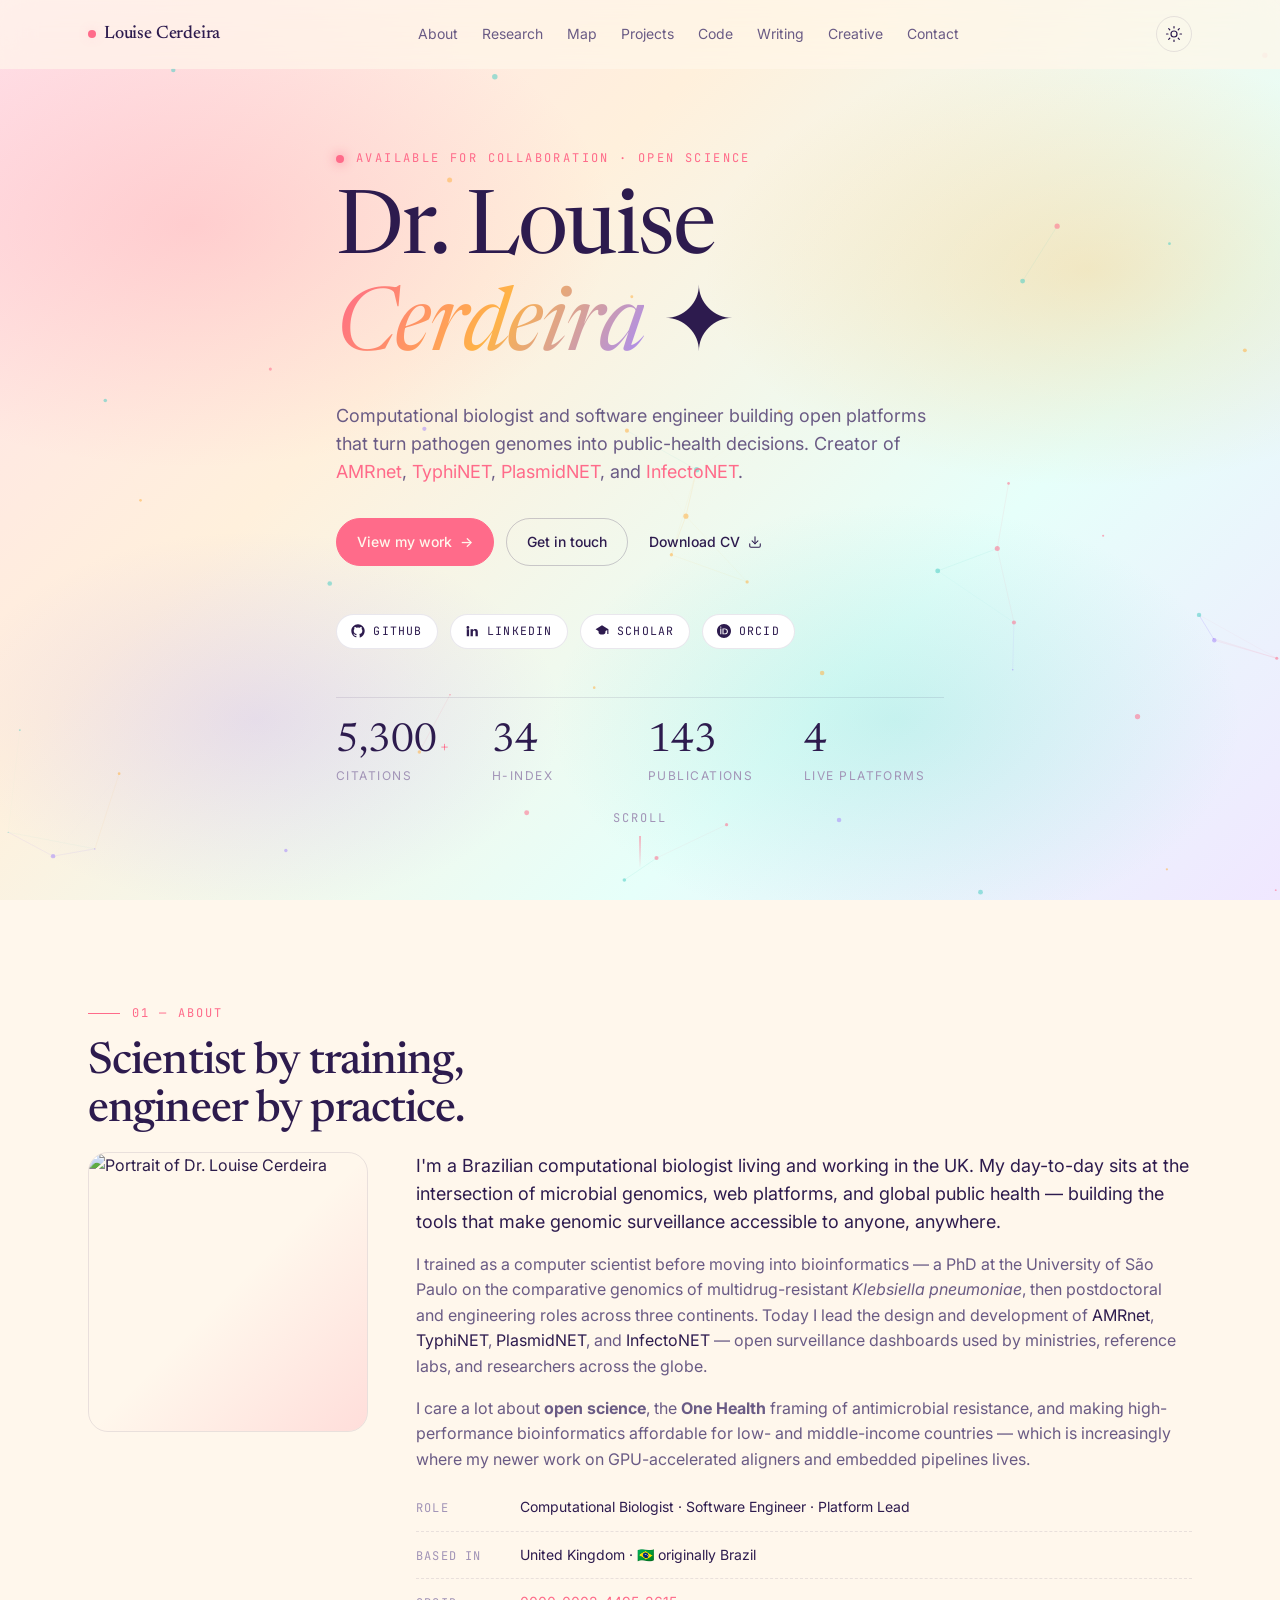
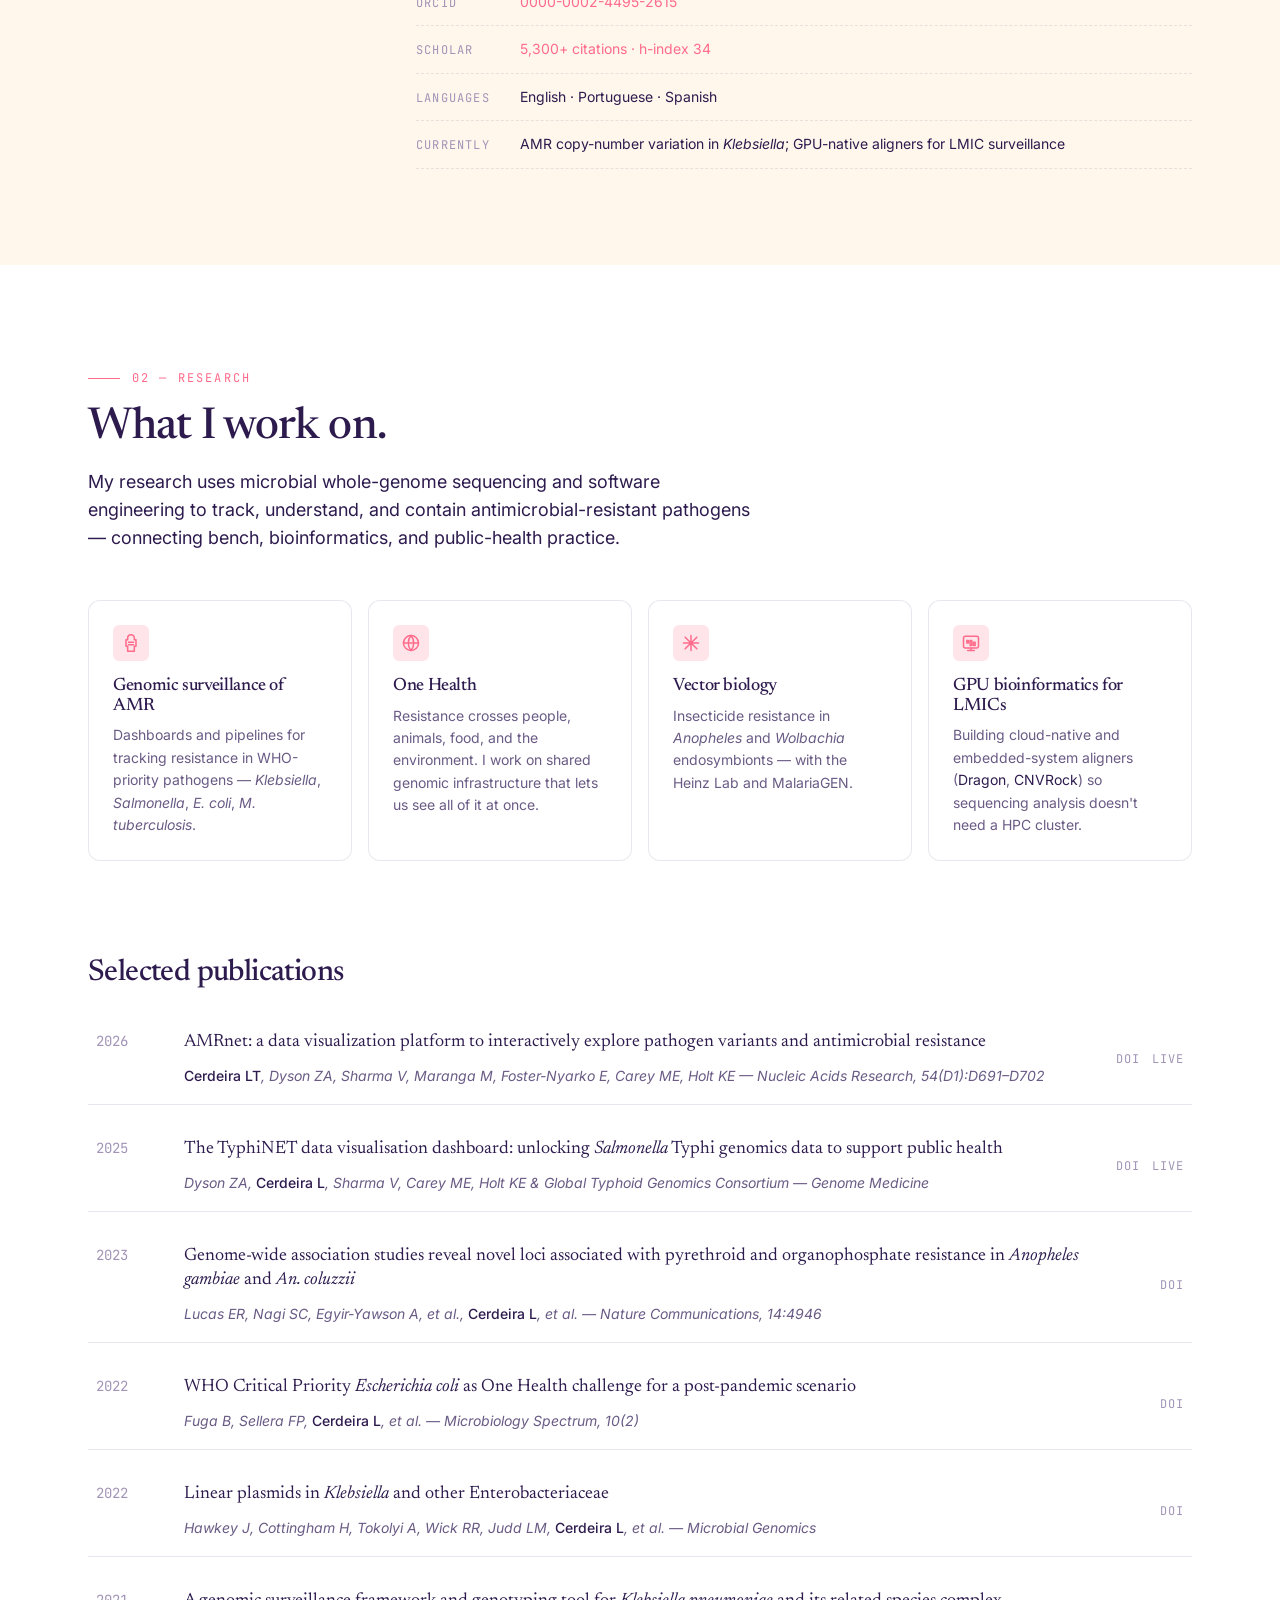
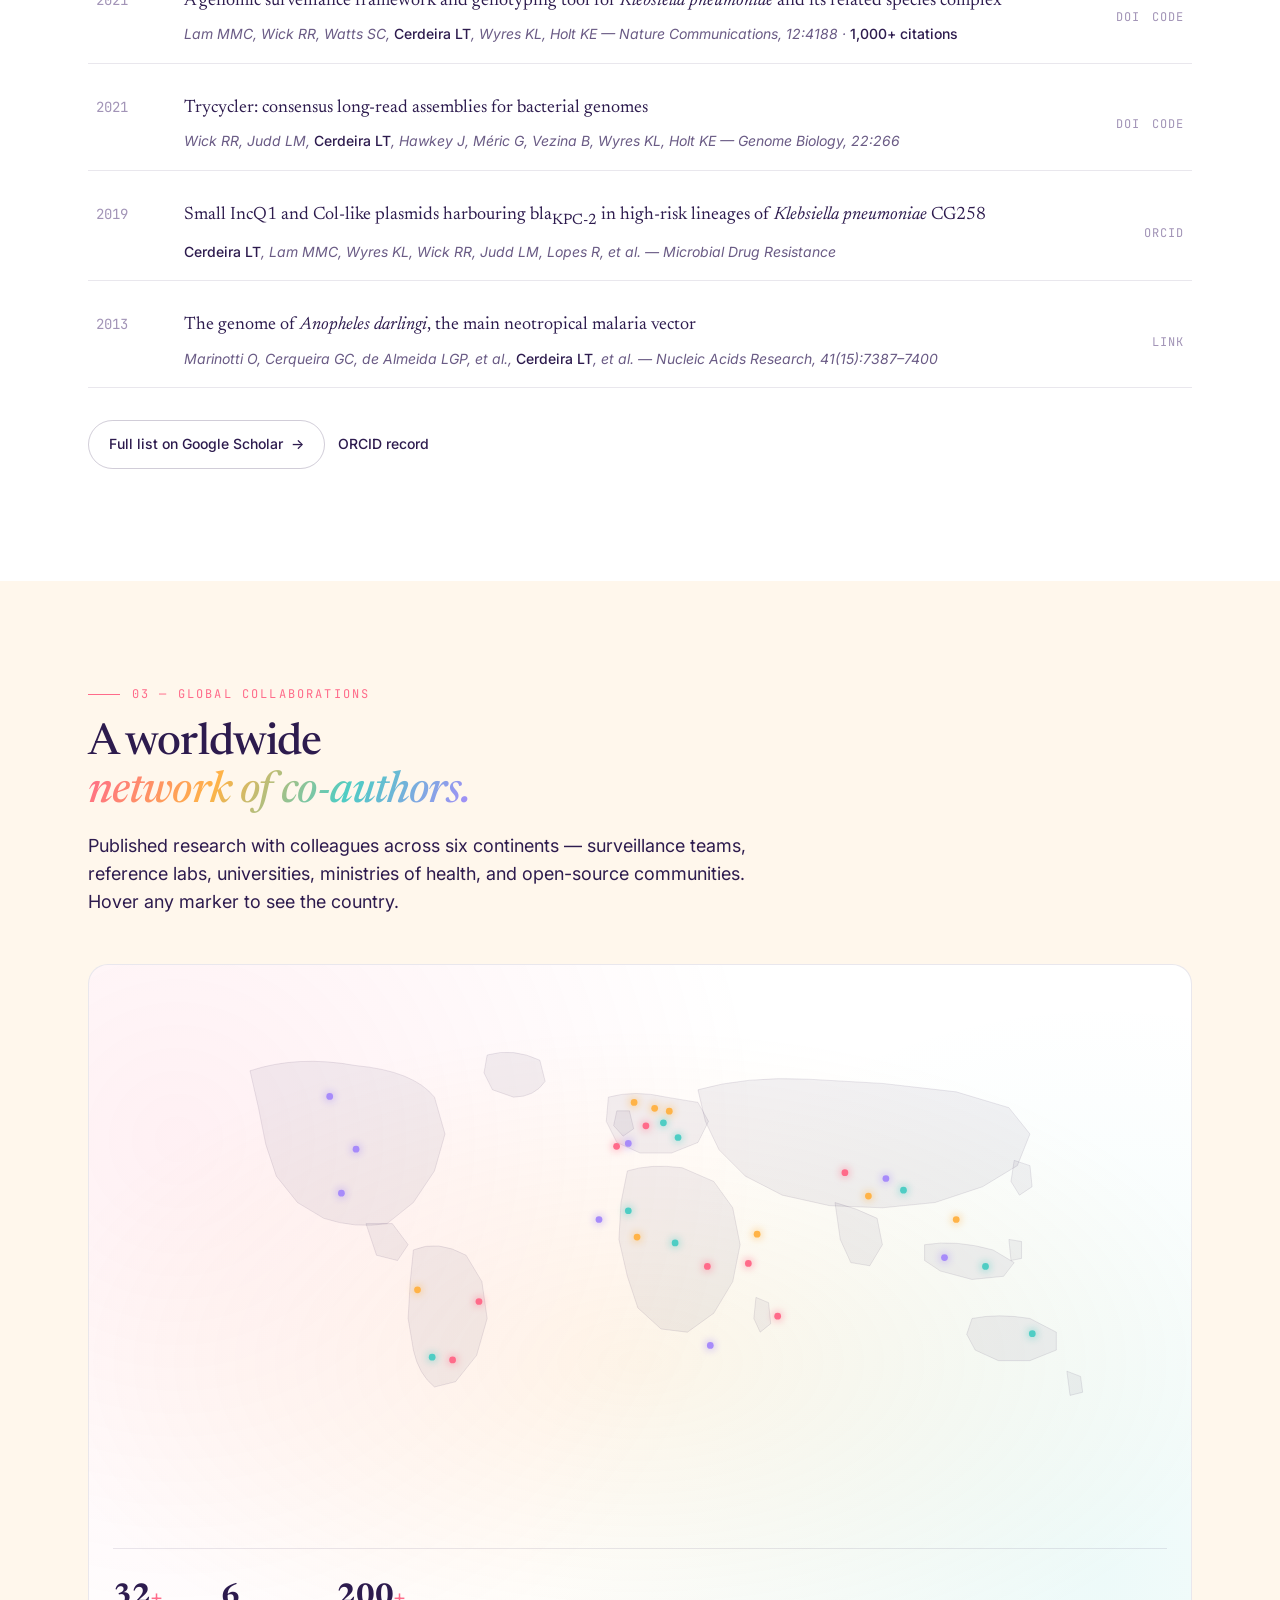
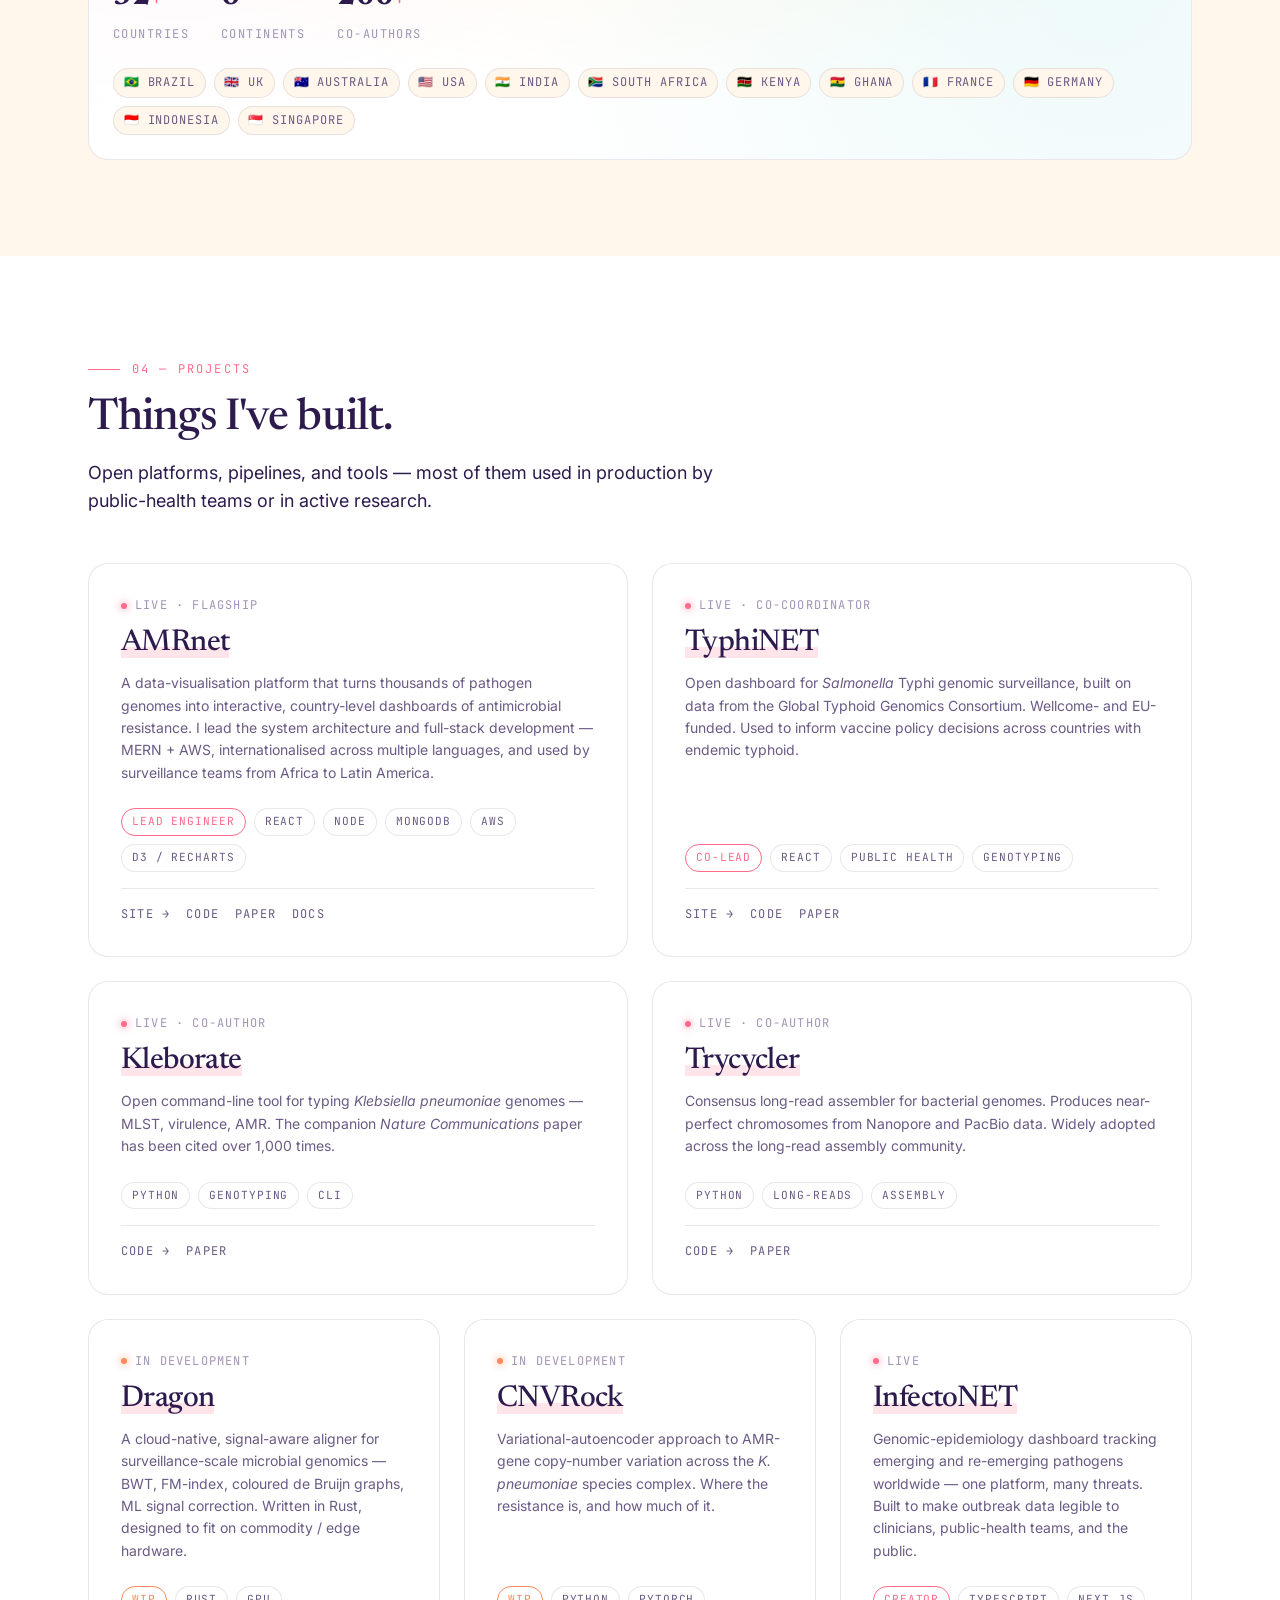
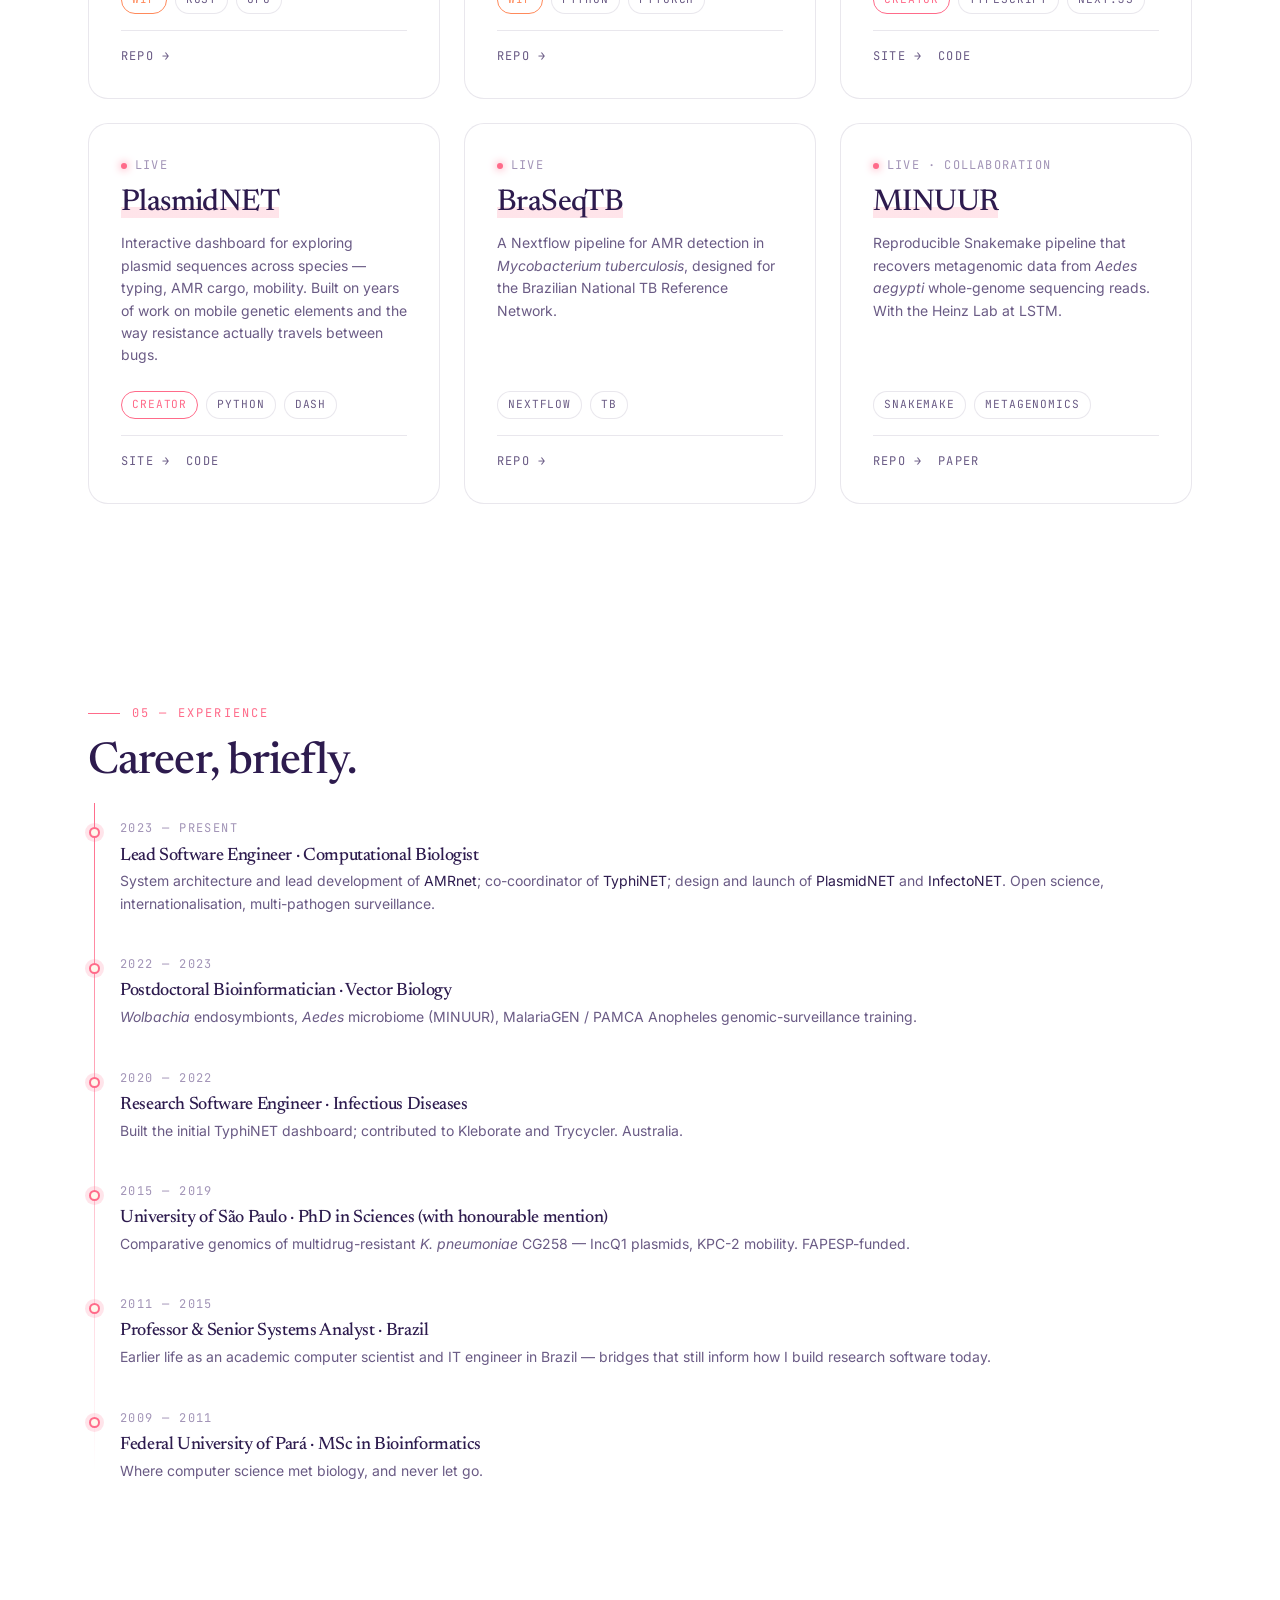
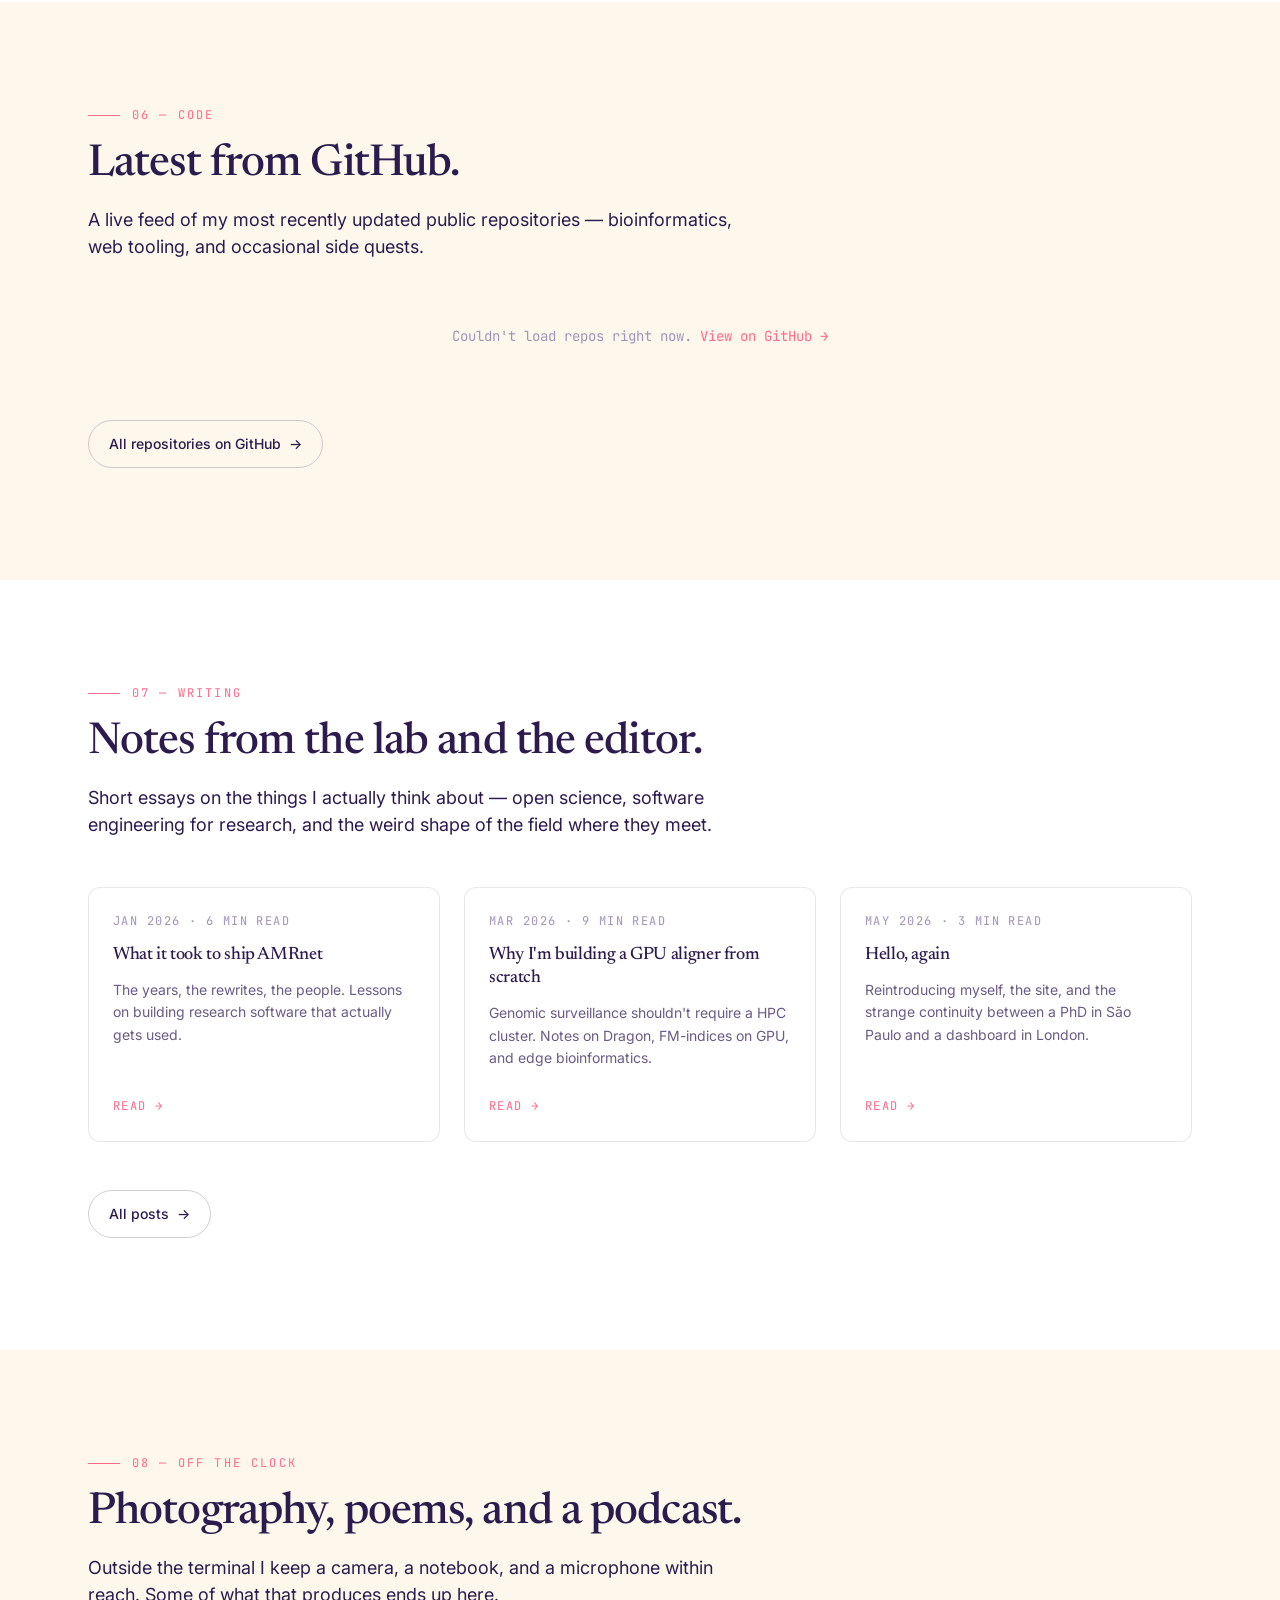
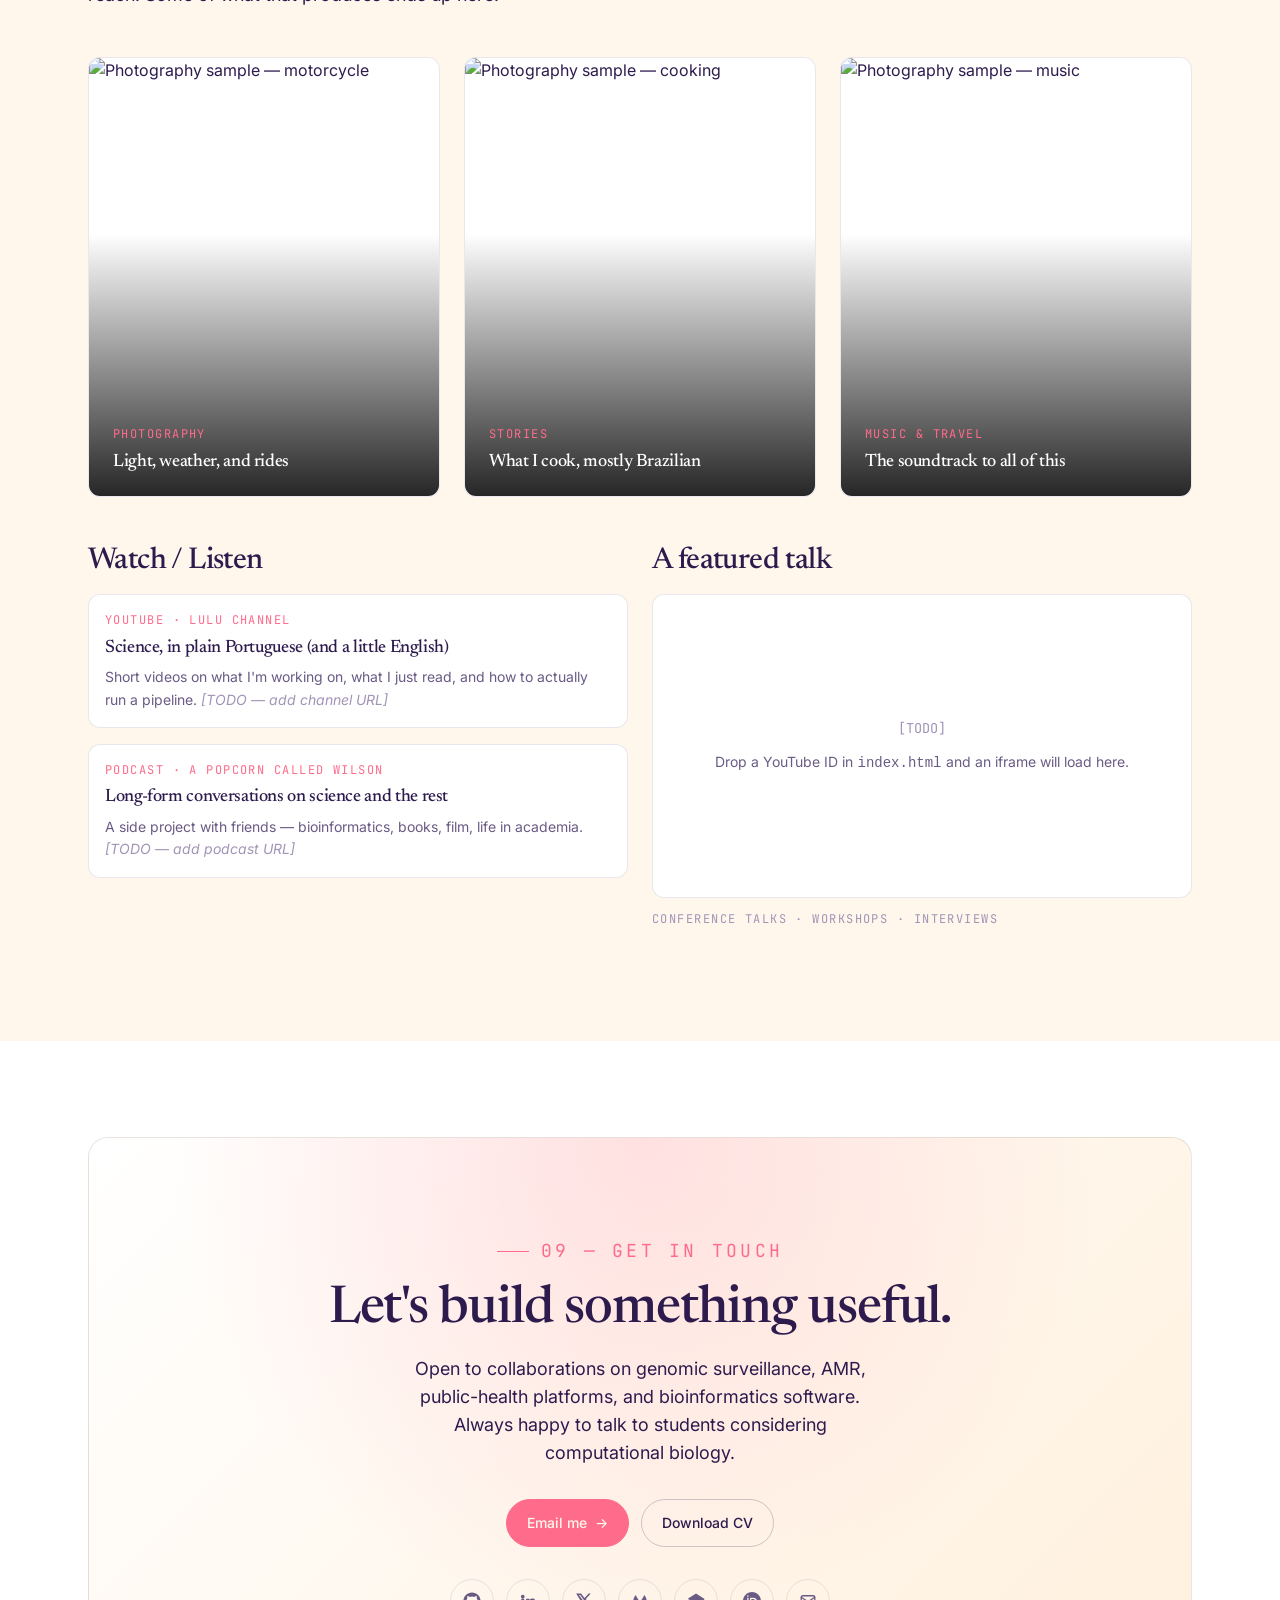
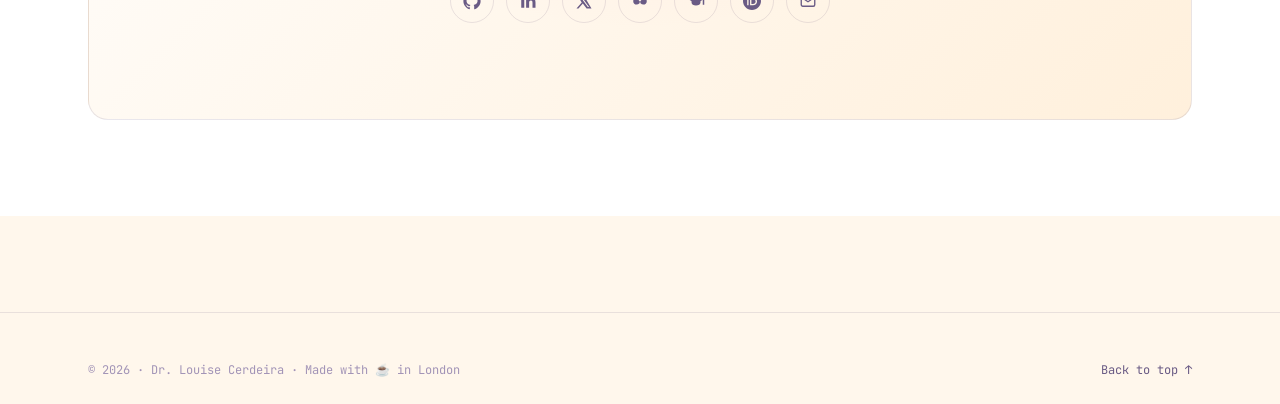
==== commit 05420c3f: "Update publications count: 80+ → 143 Reflects the actual publication record. Single hero stat tweak." ====
--- a/index.html
+++ b/index.html
@@ -194,7 +194,7 @@
       <div class="hero-stats">
         <div><span class="stat-num">5,300<span class="unit">+</span></span><span class="stat-label">Citations</span></div>
         <div><span class="stat-num">34</span><span class="stat-label">h-index</span></div>
-        <div><span class="stat-num">80<span class="unit">+</span></span><span class="stat-label">Publications</span></div>
+        <div><span class="stat-num">143</span><span class="stat-label">Publications</span></div>
         <div><span class="stat-num">4</span><span class="stat-label">Live platforms</span></div>
       </div>
     </div>
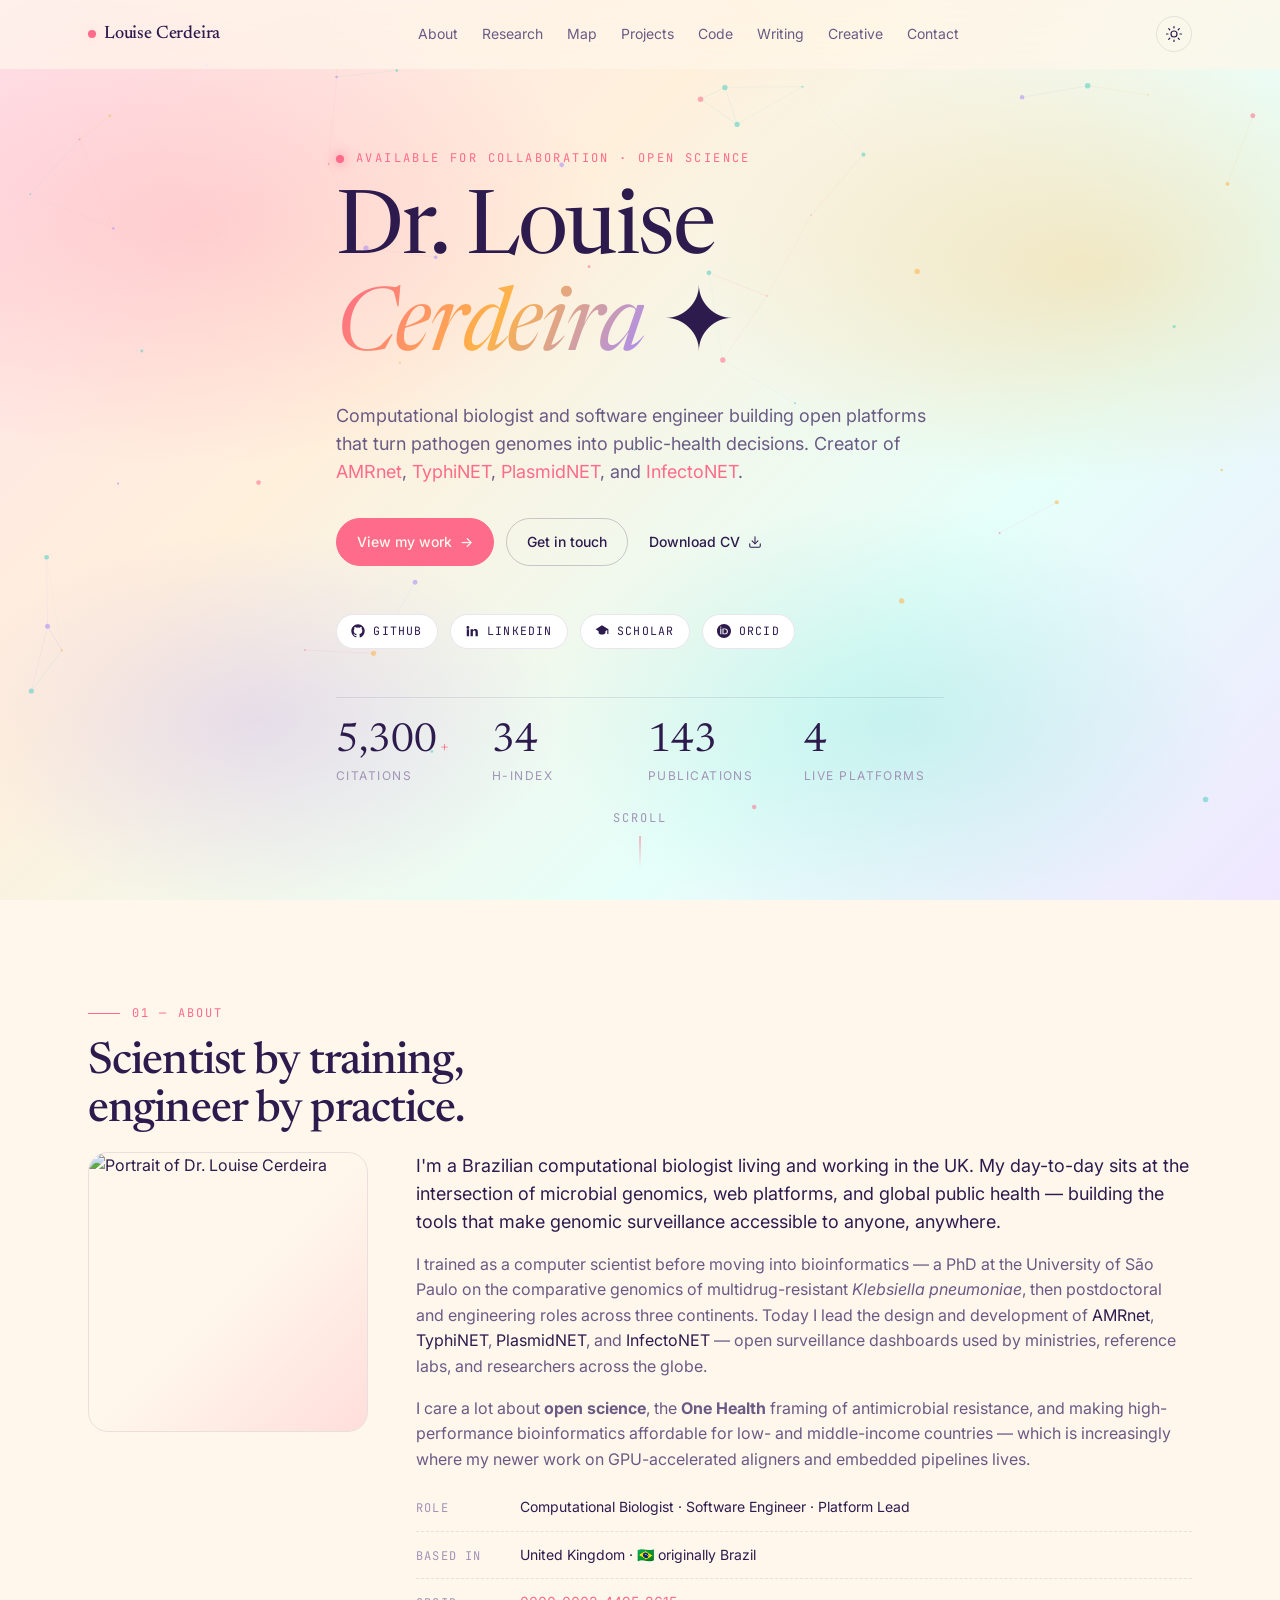
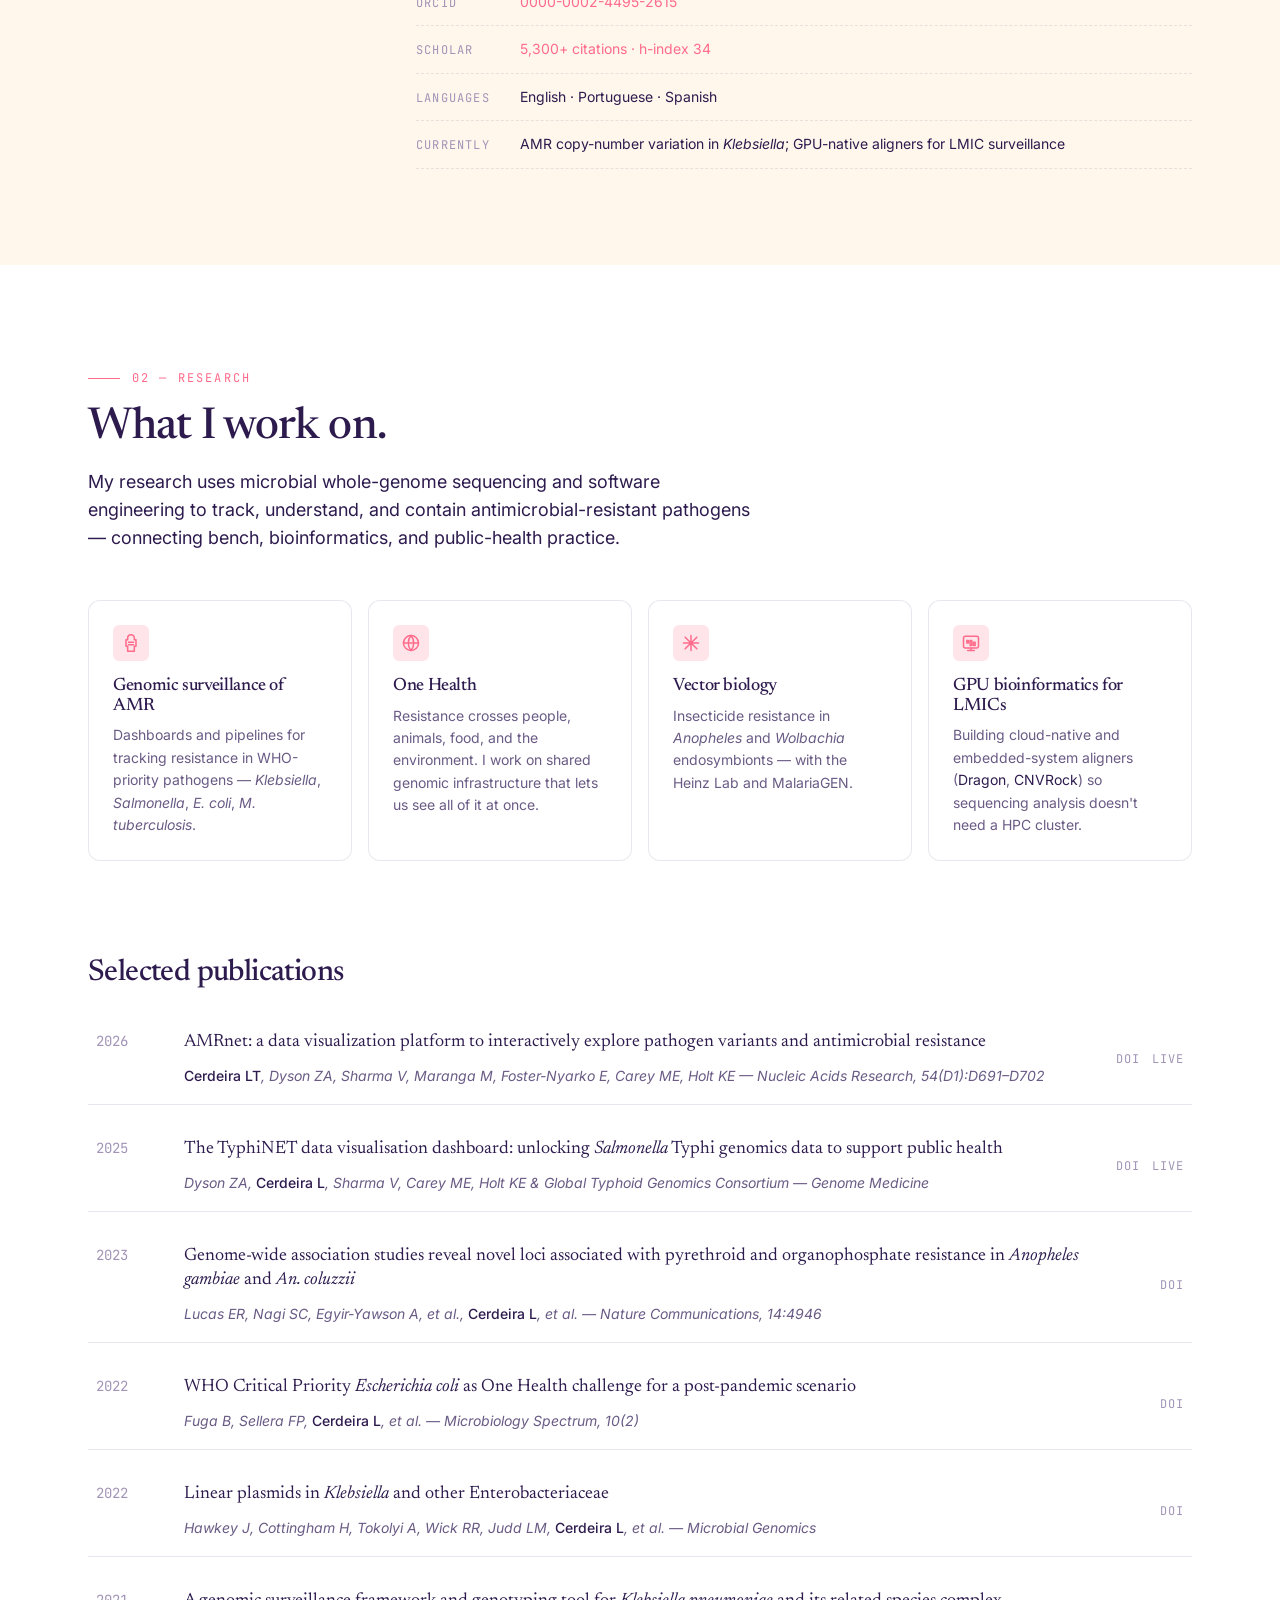
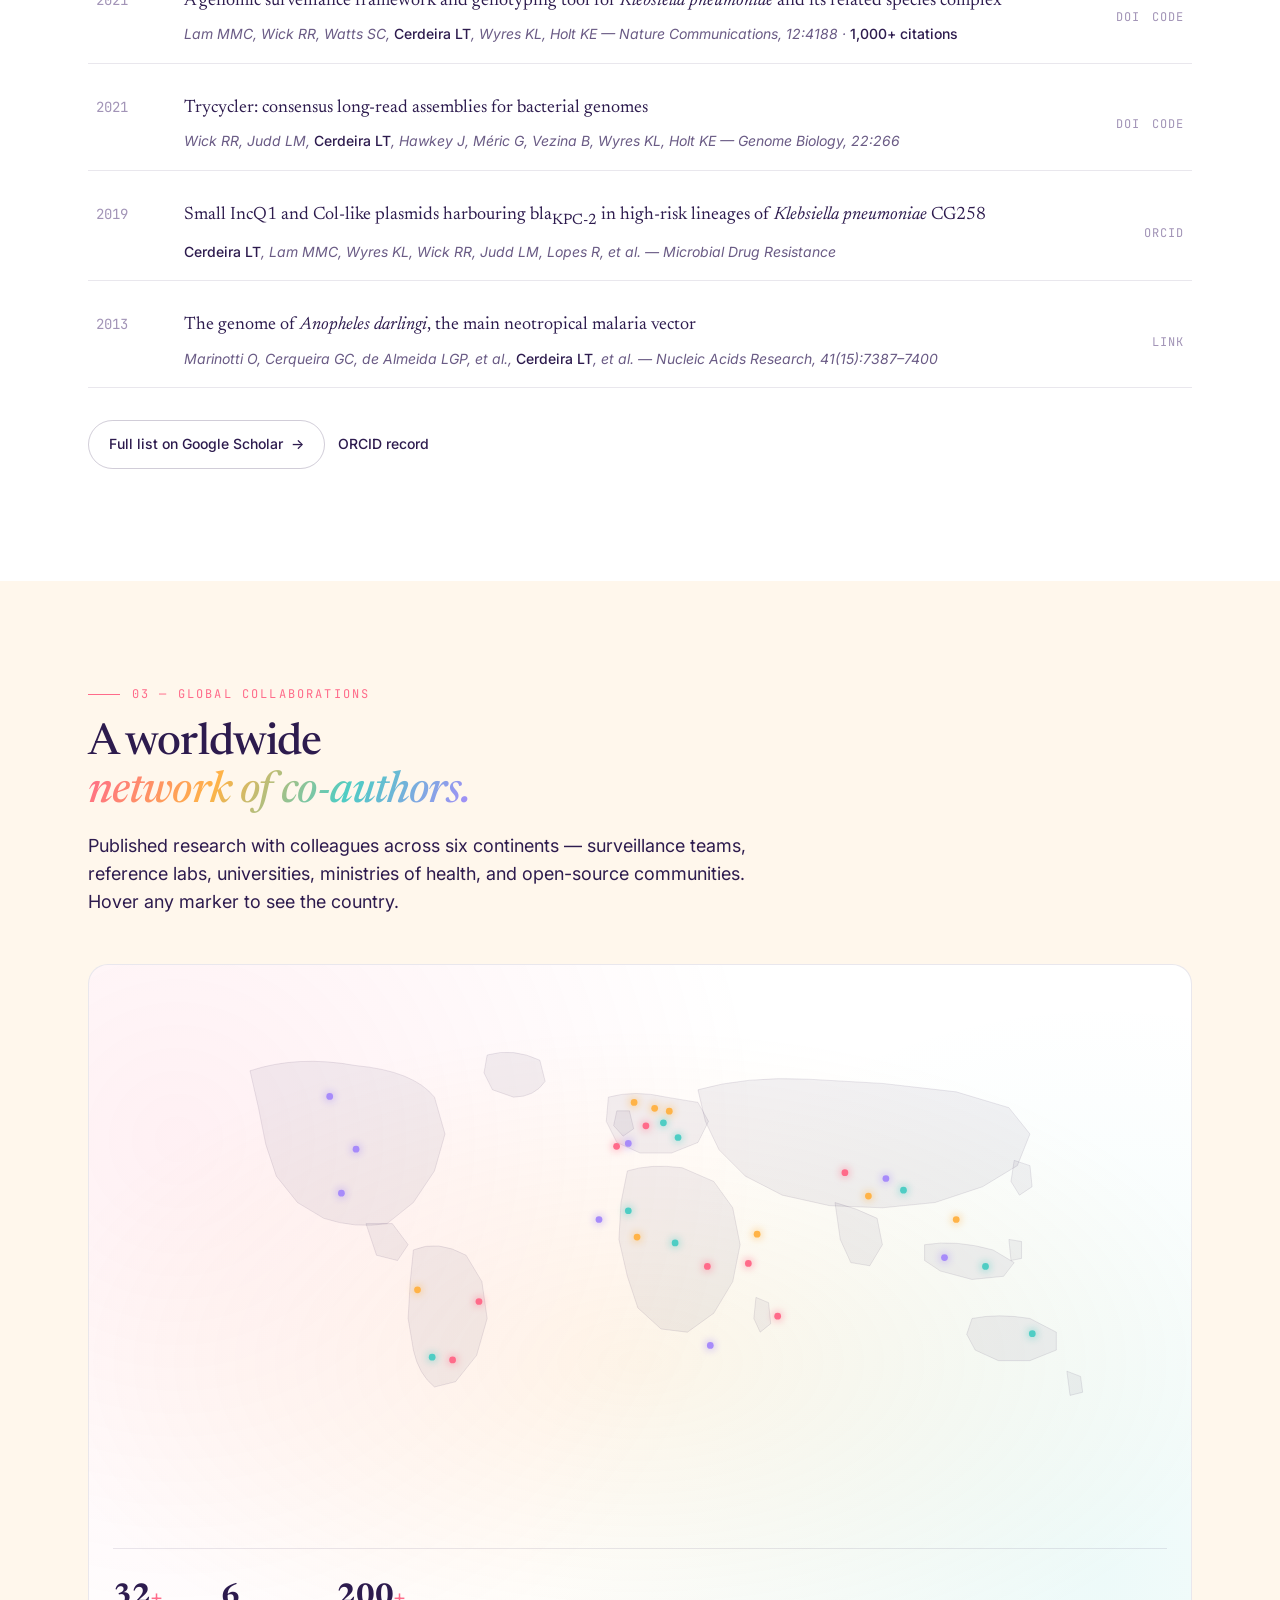
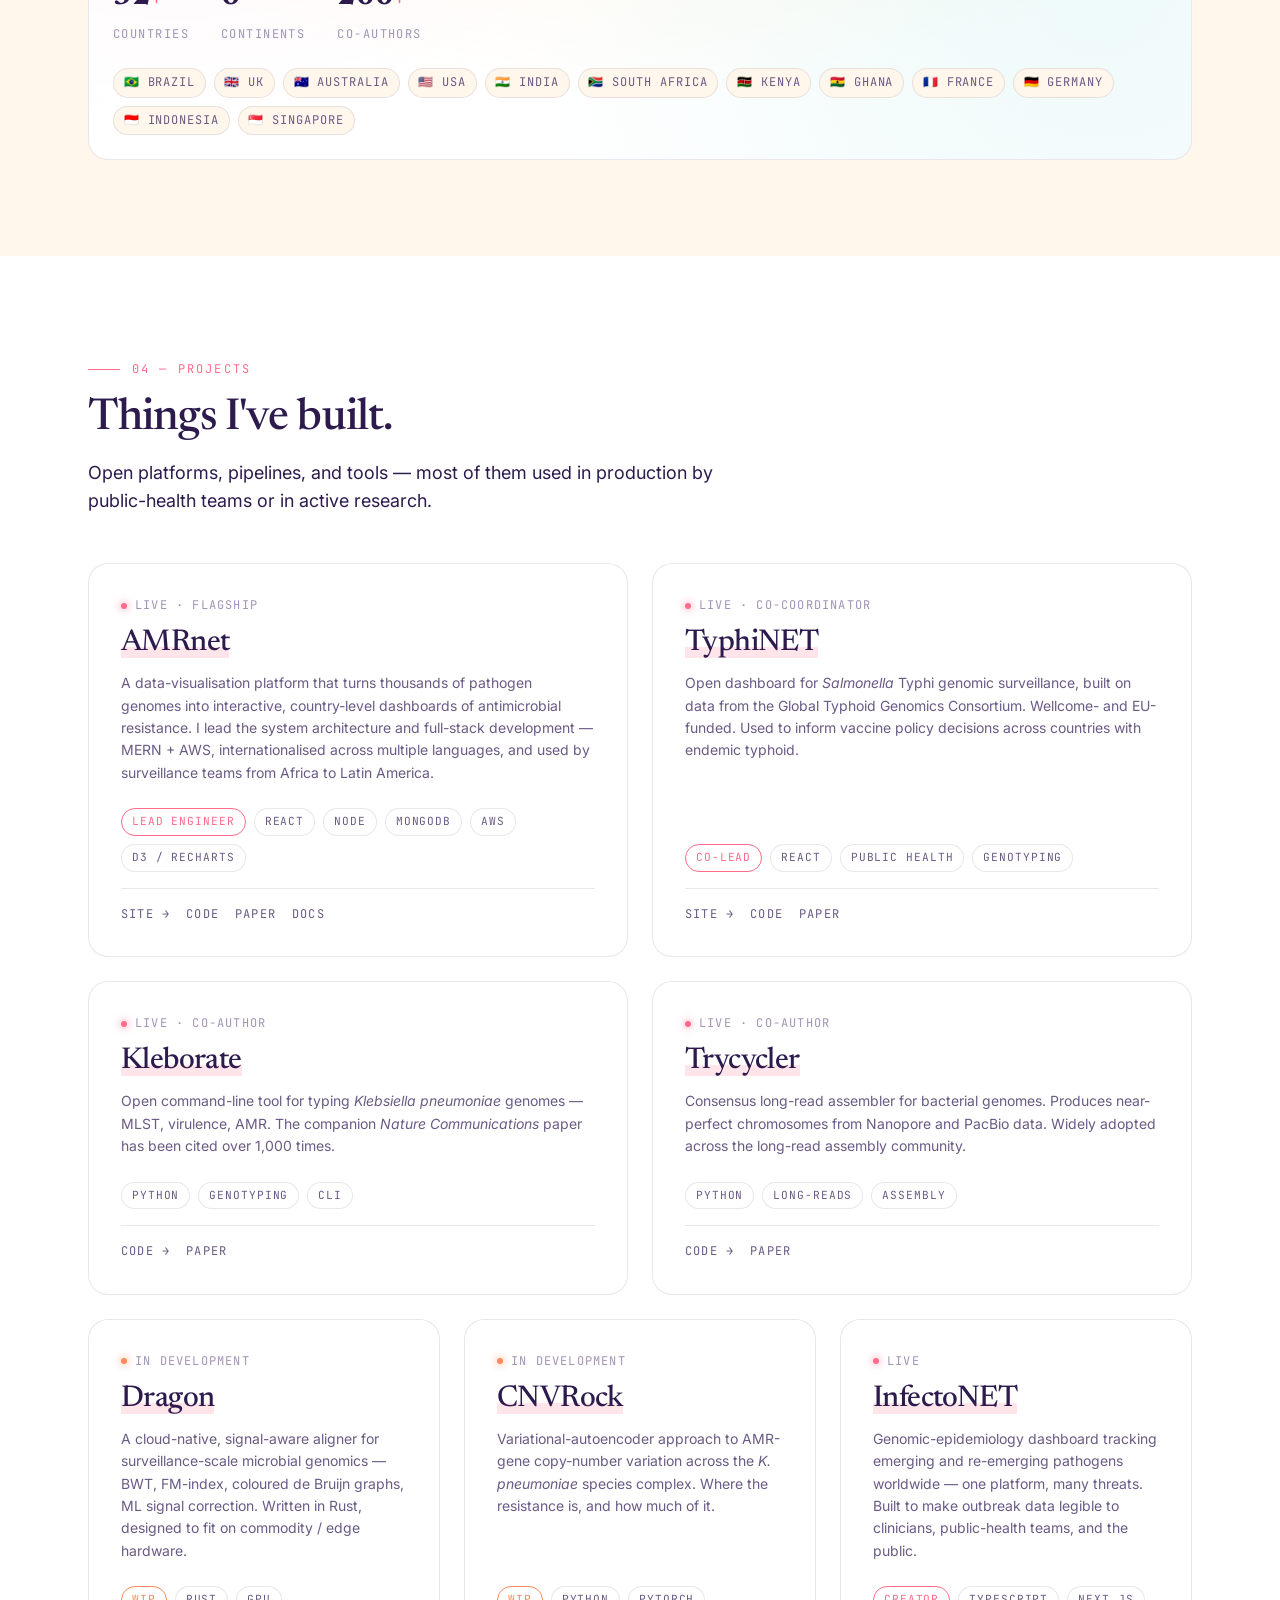
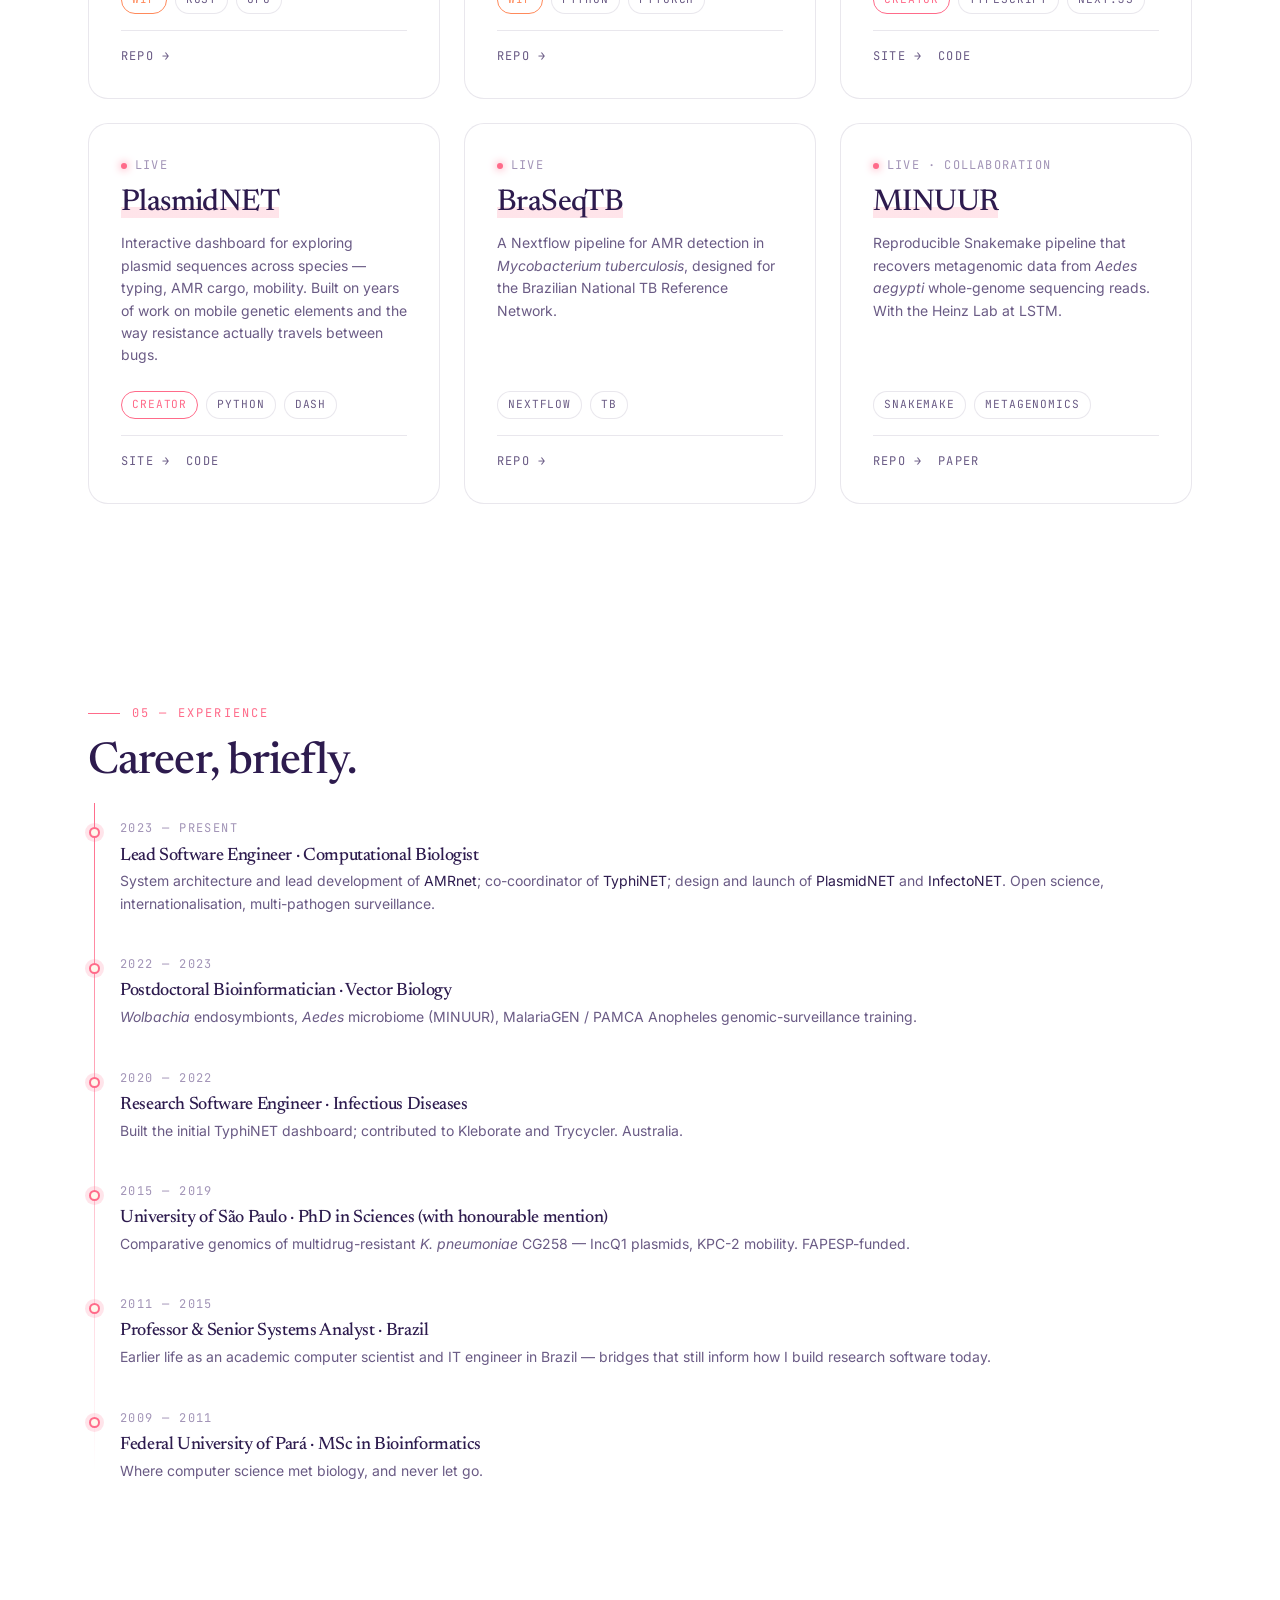
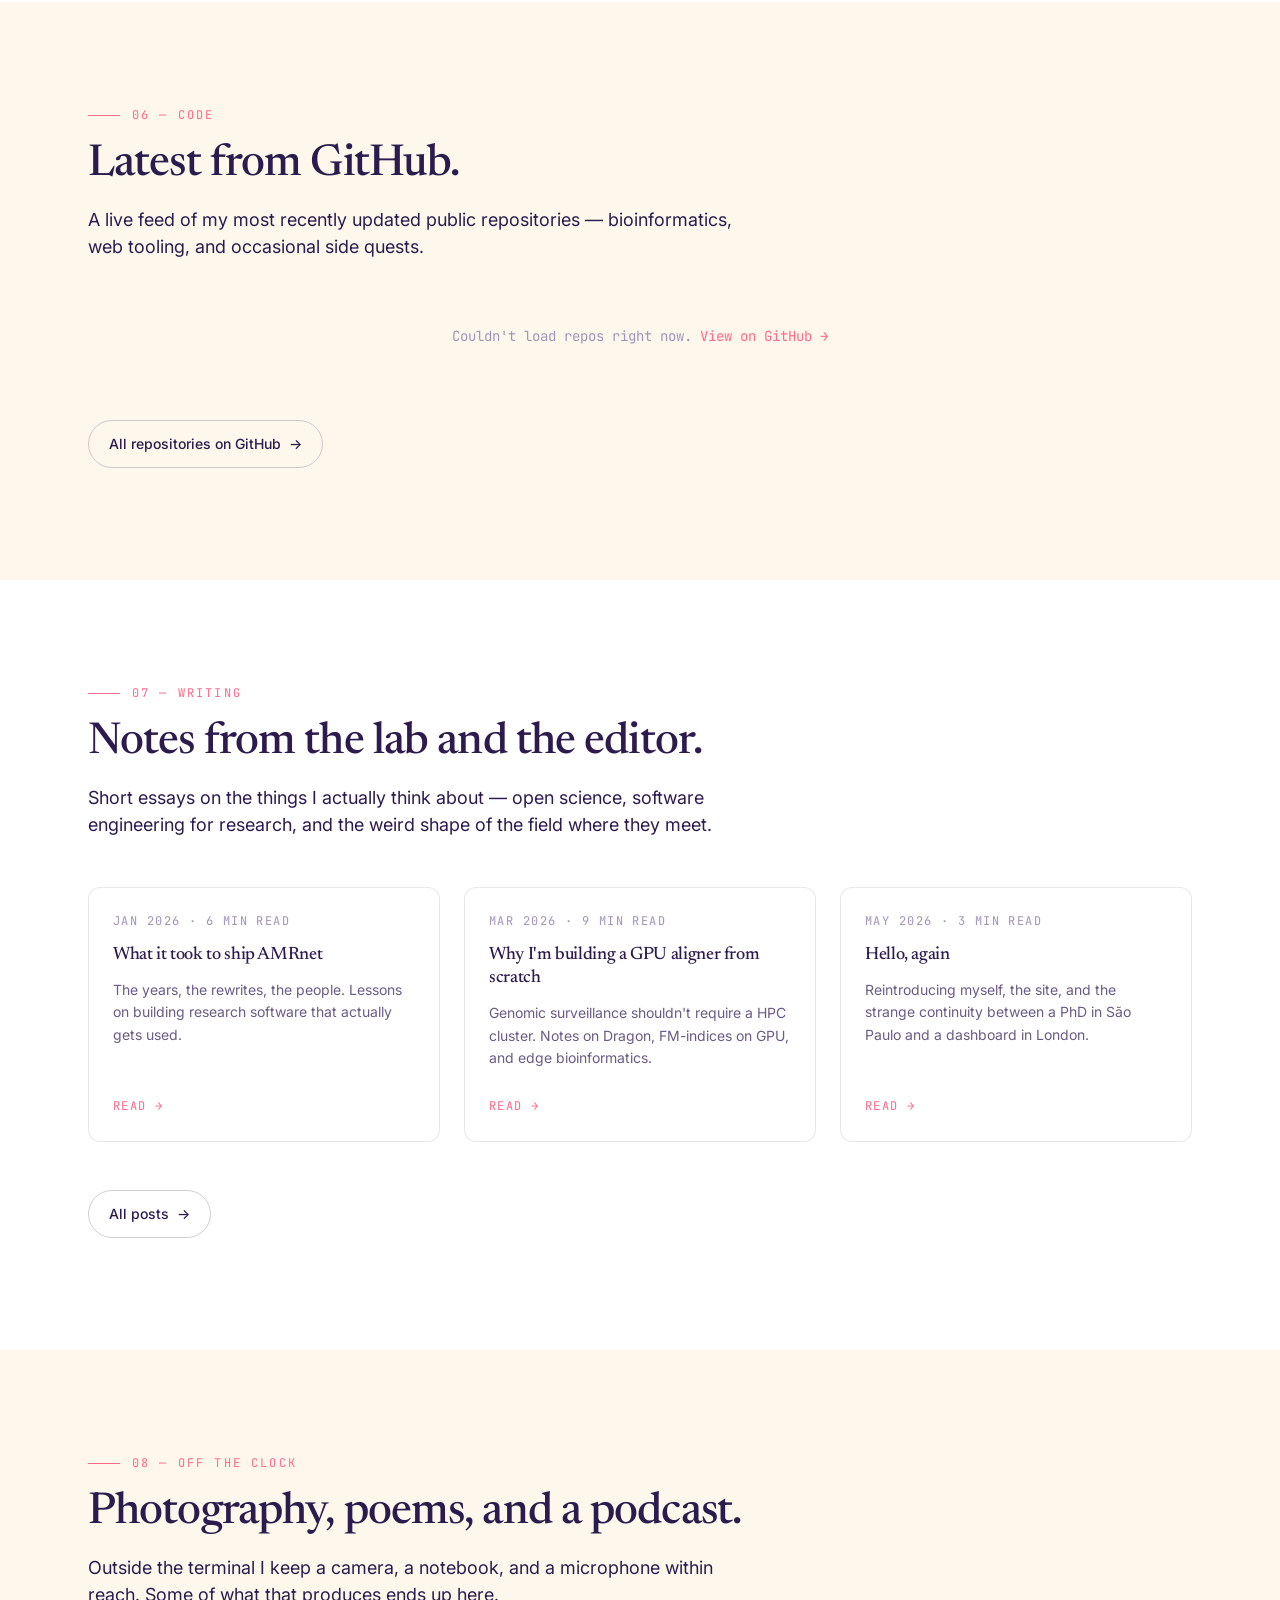
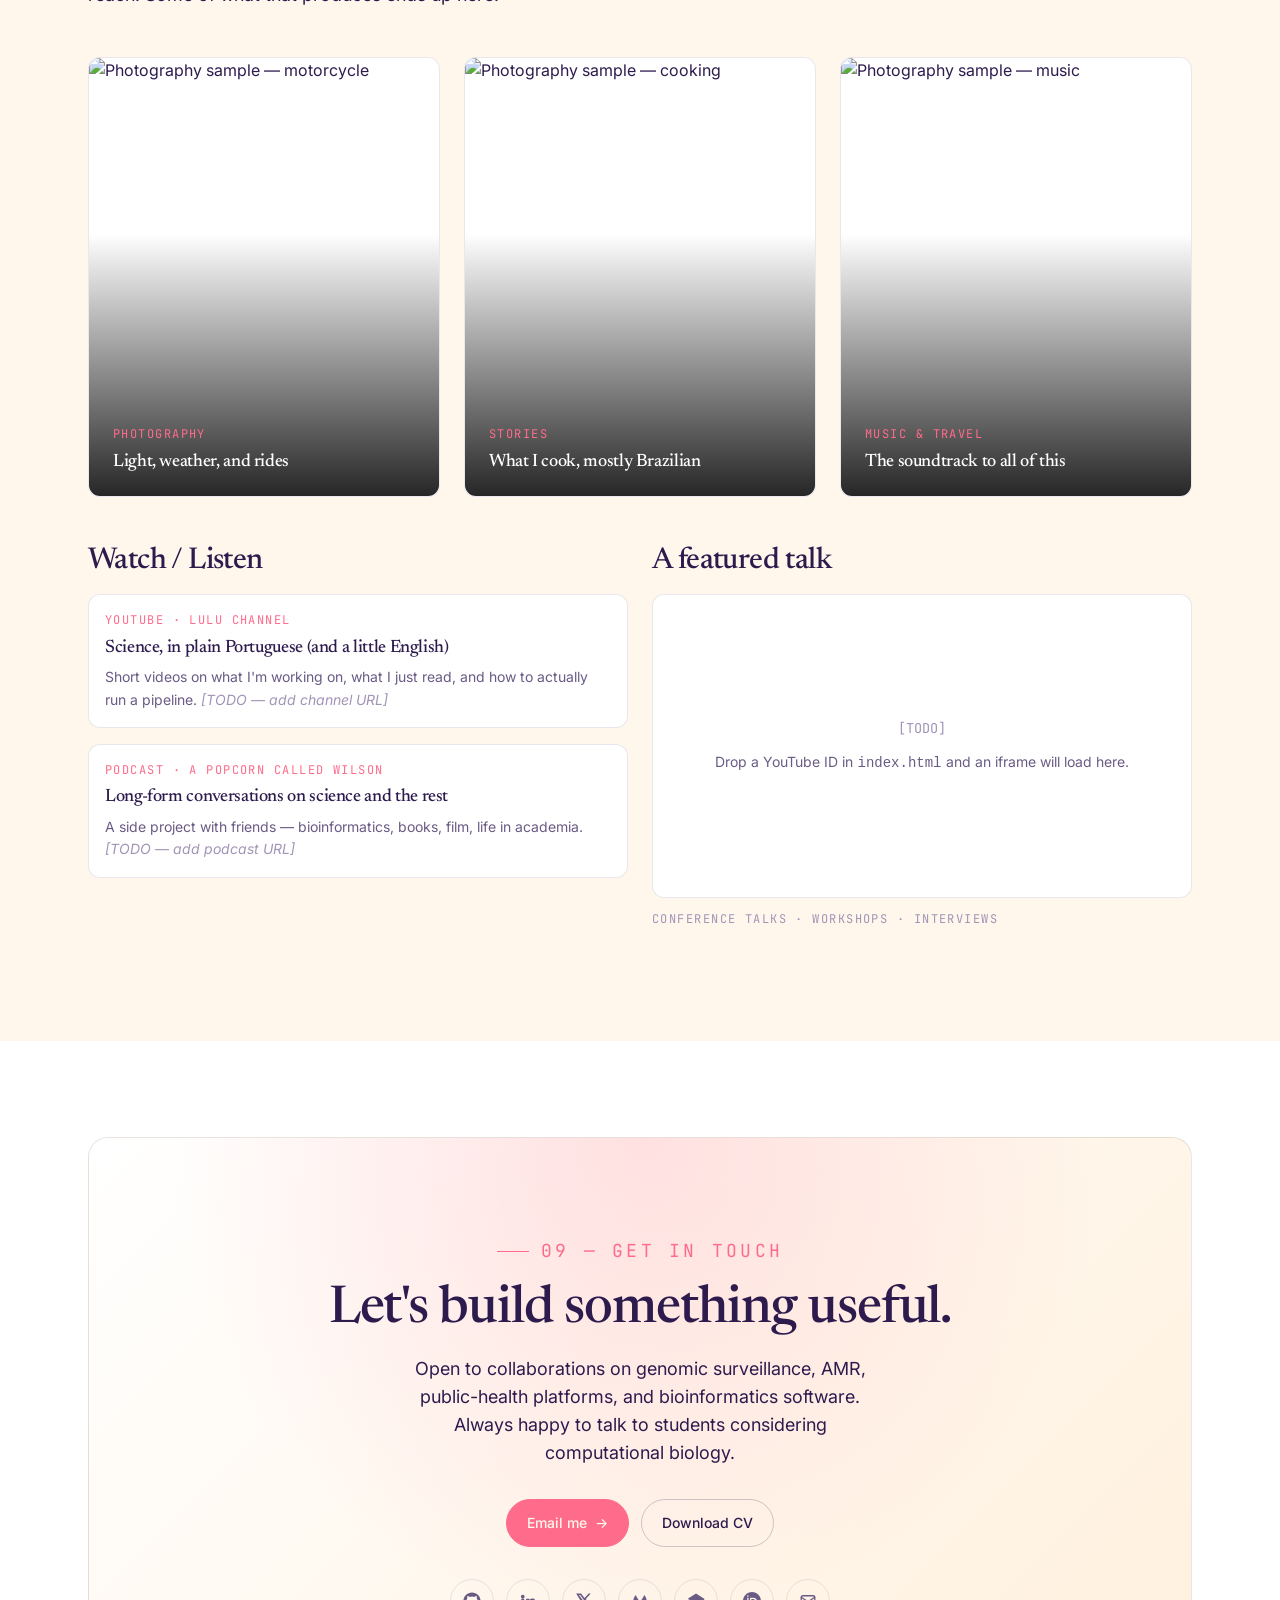
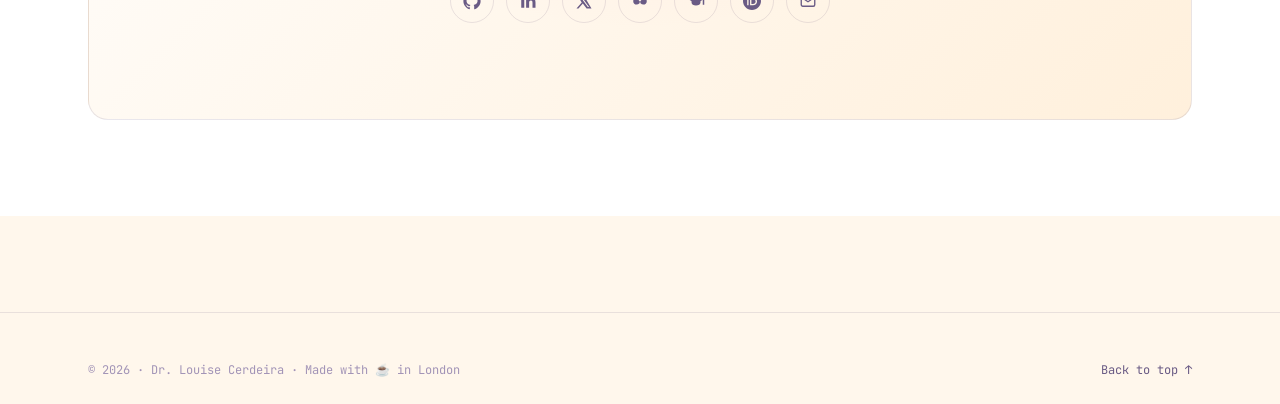
==== commit be783393: "Set up custom domain www.louisecerdeira.com - Add CNAME file pointing to www.louisecerdeira.com for " ====
--- a/index.html
+++ b/index.html
@@ -10,7 +10,7 @@
   <meta name="description" content="Dr. Louise Cerdeira is a computational biologist and software engineer leading AMRnet, TyphiNET, PlasmidNET, and InfectoNET — open platforms for genomic surveillance of antimicrobial resistance. Publications, projects, writing, and global collaborations on bioinformatics, One Health, and open science." />
   <meta name="author" content="Dr. Louise Teixeira Cerdeira" />
   <meta name="keywords" content="Louise Cerdeira, Dr Louise Cerdeira, bioinformatics, computational biology, genomic surveillance, antimicrobial resistance, AMR, AMRnet, TyphiNET, PlasmidNET, InfectoNET, Kleborate, One Health, microbial genomics, plasmid biology, vector biology, Wolbachia, Anopheles, Klebsiella, Salmonella Typhi, open science, global health" />
-  <link rel="canonical" href="https://lcerdeira.github.io/portfolio/" />
+  <link rel="canonical" href="https://www.louisecerdeira.com/" />
   <meta name="theme-color" content="#fff7ec" media="(prefers-color-scheme: light)" />
   <meta name="theme-color" content="#1a1428" media="(prefers-color-scheme: dark)" />
   <meta name="robots" content="index, follow, max-image-preview:large" />
@@ -20,8 +20,8 @@
   <meta property="og:locale" content="en_GB" />
   <meta property="og:title" content="Dr. Louise Cerdeira — Computational Biologist & Software Engineer" />
   <meta property="og:description" content="Building open platforms that turn pathogen genomes into public-health decisions. Creator of AMRnet, TyphiNET, PlasmidNET, and InfectoNET." />
-  <meta property="og:url" content="https://lcerdeira.github.io/portfolio/" />
-  <meta property="og:image" content="https://lcerdeira.github.io/portfolio/assets/images/og-image.jpg" />
+  <meta property="og:url" content="https://www.louisecerdeira.com/" />
+  <meta property="og:image" content="https://www.louisecerdeira.com/assets/images/og-image.jpg" />
   <meta property="og:image:width" content="1200" />
   <meta property="og:image:height" content="630" />
   <meta property="og:image:alt" content="Dr. Louise Cerdeira — portfolio" />
@@ -34,7 +34,7 @@
   <meta name="twitter:creator" content="@LouiseCerdeira" />
   <meta name="twitter:title" content="Dr. Louise Cerdeira — Computational Biologist & Software Engineer" />
   <meta name="twitter:description" content="Open platforms turning pathogen genomes into public-health decisions. AMRnet · TyphiNET · PlasmidNET · InfectoNET." />
-  <meta name="twitter:image" content="https://lcerdeira.github.io/portfolio/assets/images/og-image.jpg" />
+  <meta name="twitter:image" content="https://www.louisecerdeira.com/assets/images/og-image.jpg" />
 
   <!-- Favicons -->
   <link rel="icon" type="image/svg+xml" href="assets/images/favicon.svg" />
@@ -60,8 +60,8 @@
     "givenName": "Louise",
     "familyName": "Cerdeira",
     "honorificPrefix": "Dr.",
-    "url": "https://lcerdeira.github.io/portfolio/",
-    "image": "https://lcerdeira.github.io/portfolio/assets/images/profile.jpg",
+    "url": "https://www.louisecerdeira.com/",
+    "image": "https://www.louisecerdeira.com/assets/images/profile.jpg",
     "jobTitle": "Computational Biologist & Lead Software Engineer",
     "alumniOf": [
       { "@type": "CollegeOrUniversity", "name": "University of São Paulo", "url": "https://www5.usp.br/" },
@@ -103,7 +103,7 @@
   {
     "@context": "https://schema.org",
     "@type": "WebSite",
-    "url": "https://lcerdeira.github.io/portfolio/",
+    "url": "https://www.louisecerdeira.com/",
     "name": "Dr. Louise Cerdeira — Portfolio",
     "author": { "@type": "Person", "name": "Dr. Louise Cerdeira" },
     "inLanguage": "en"
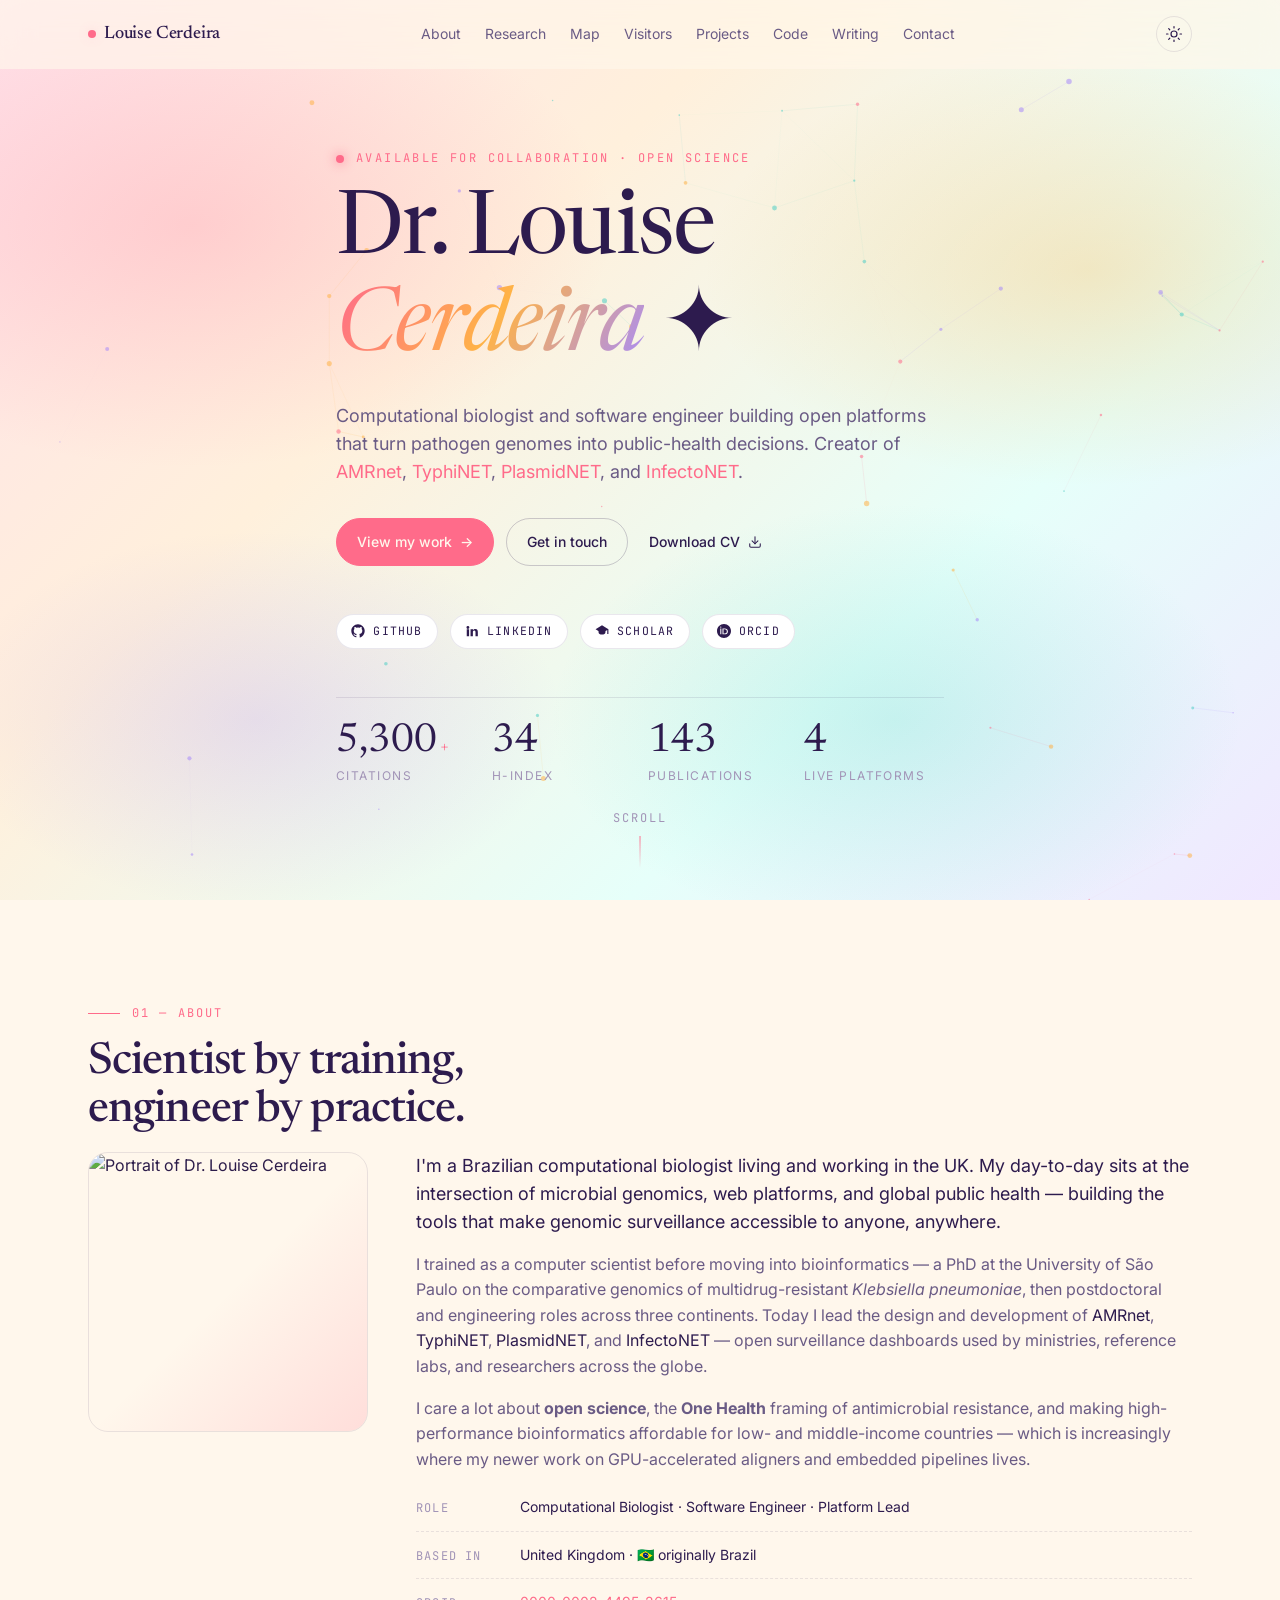
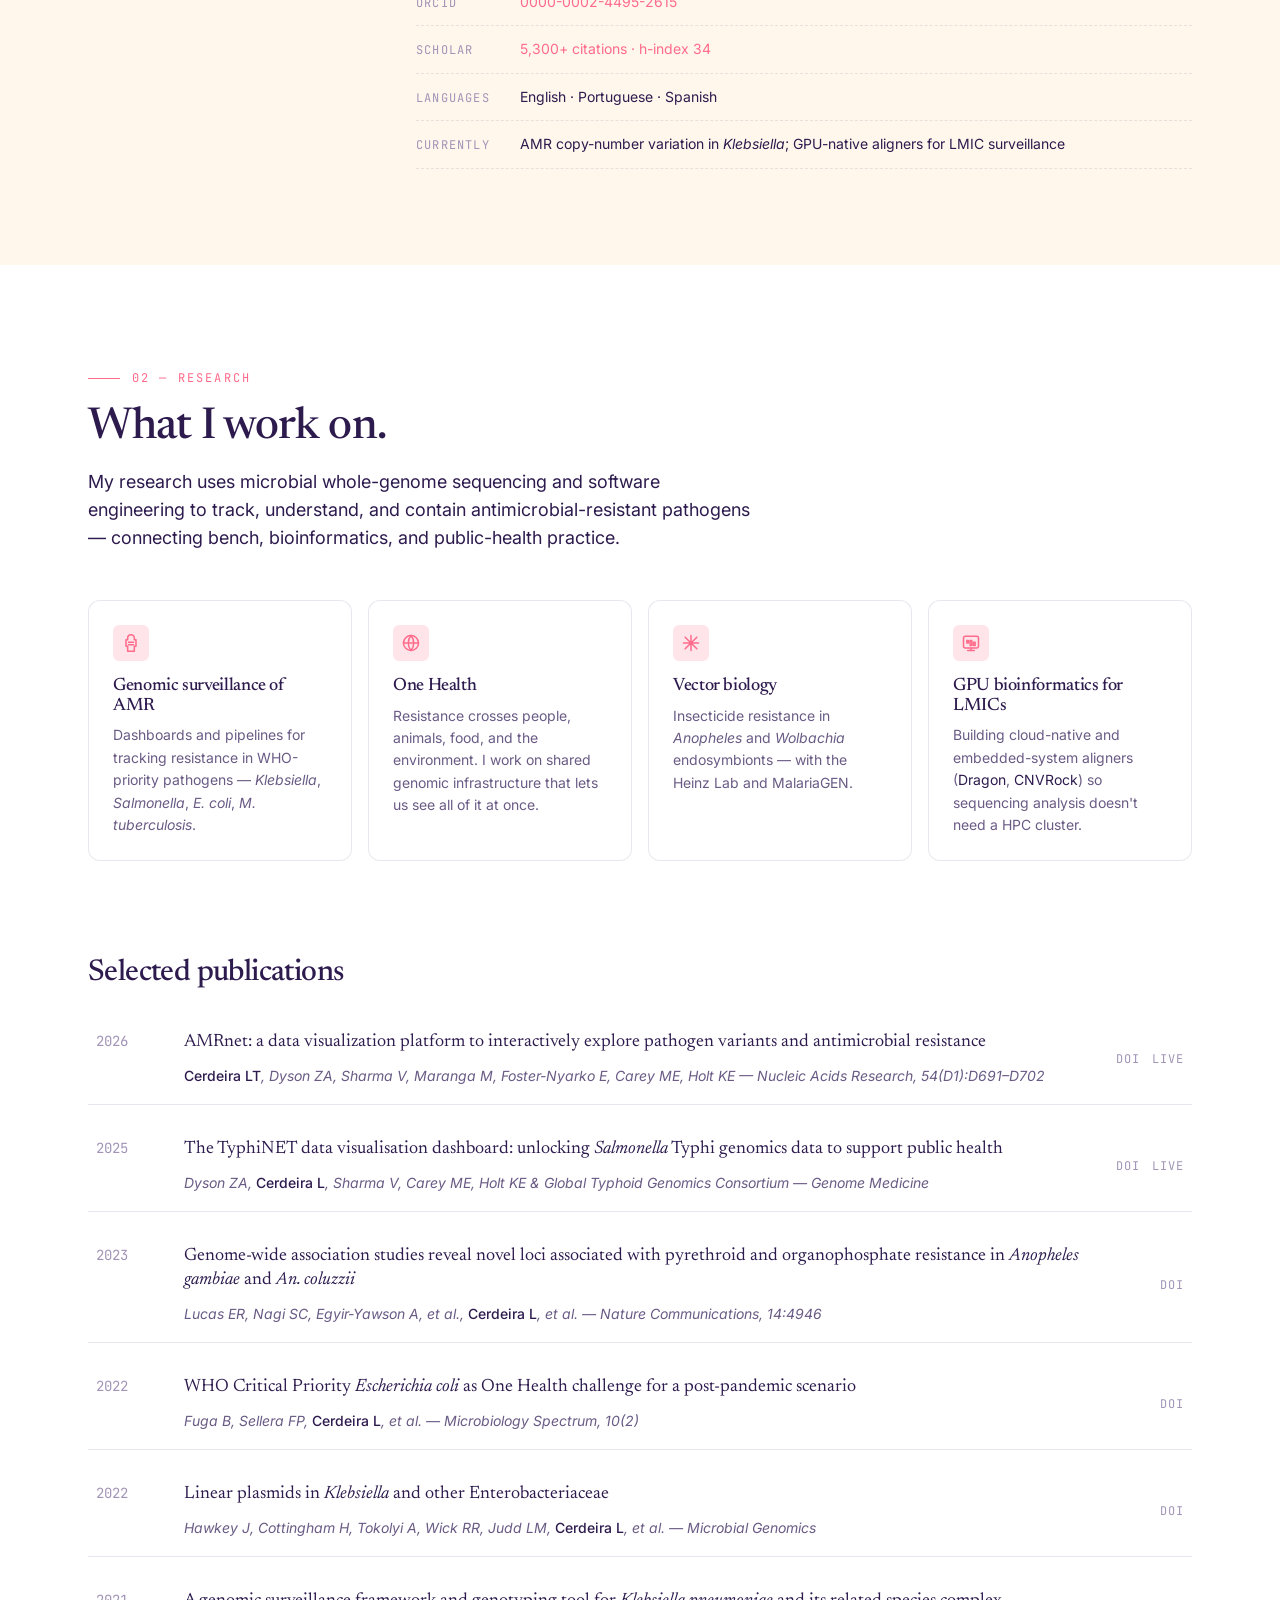
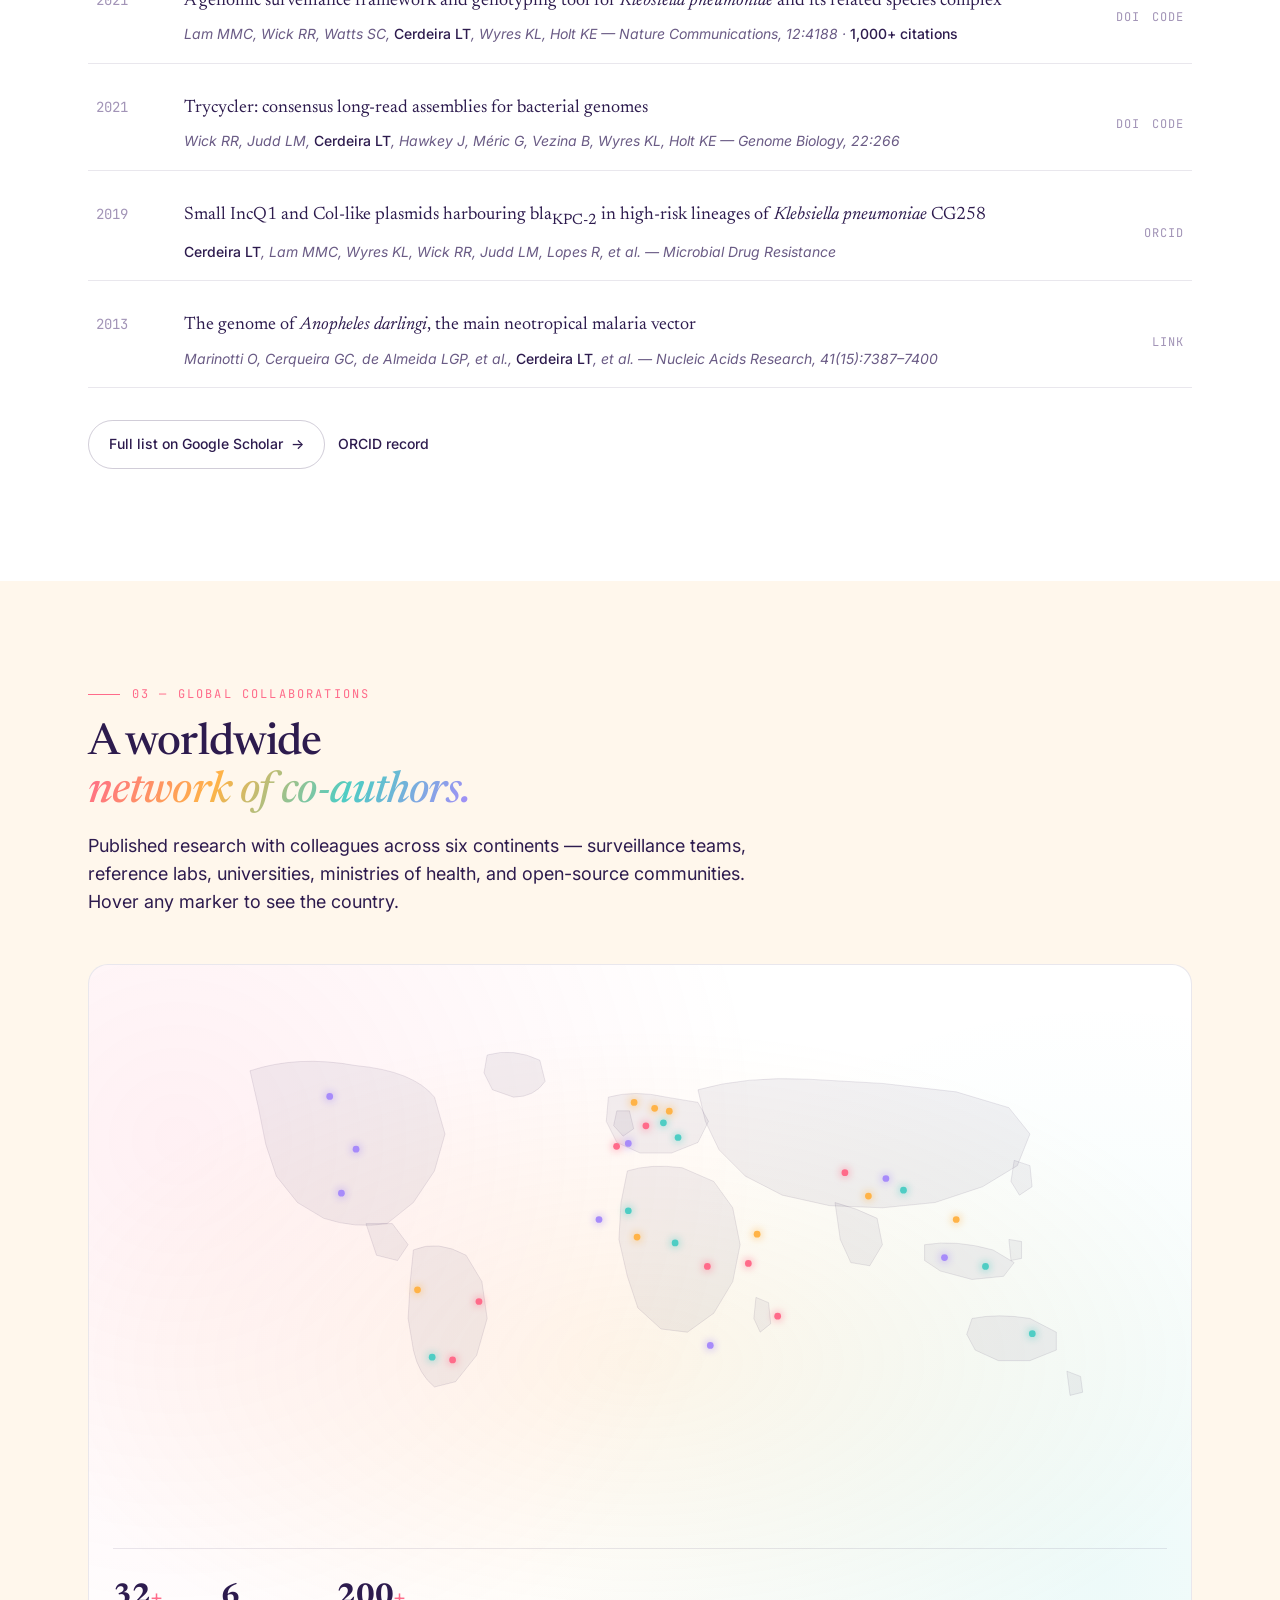
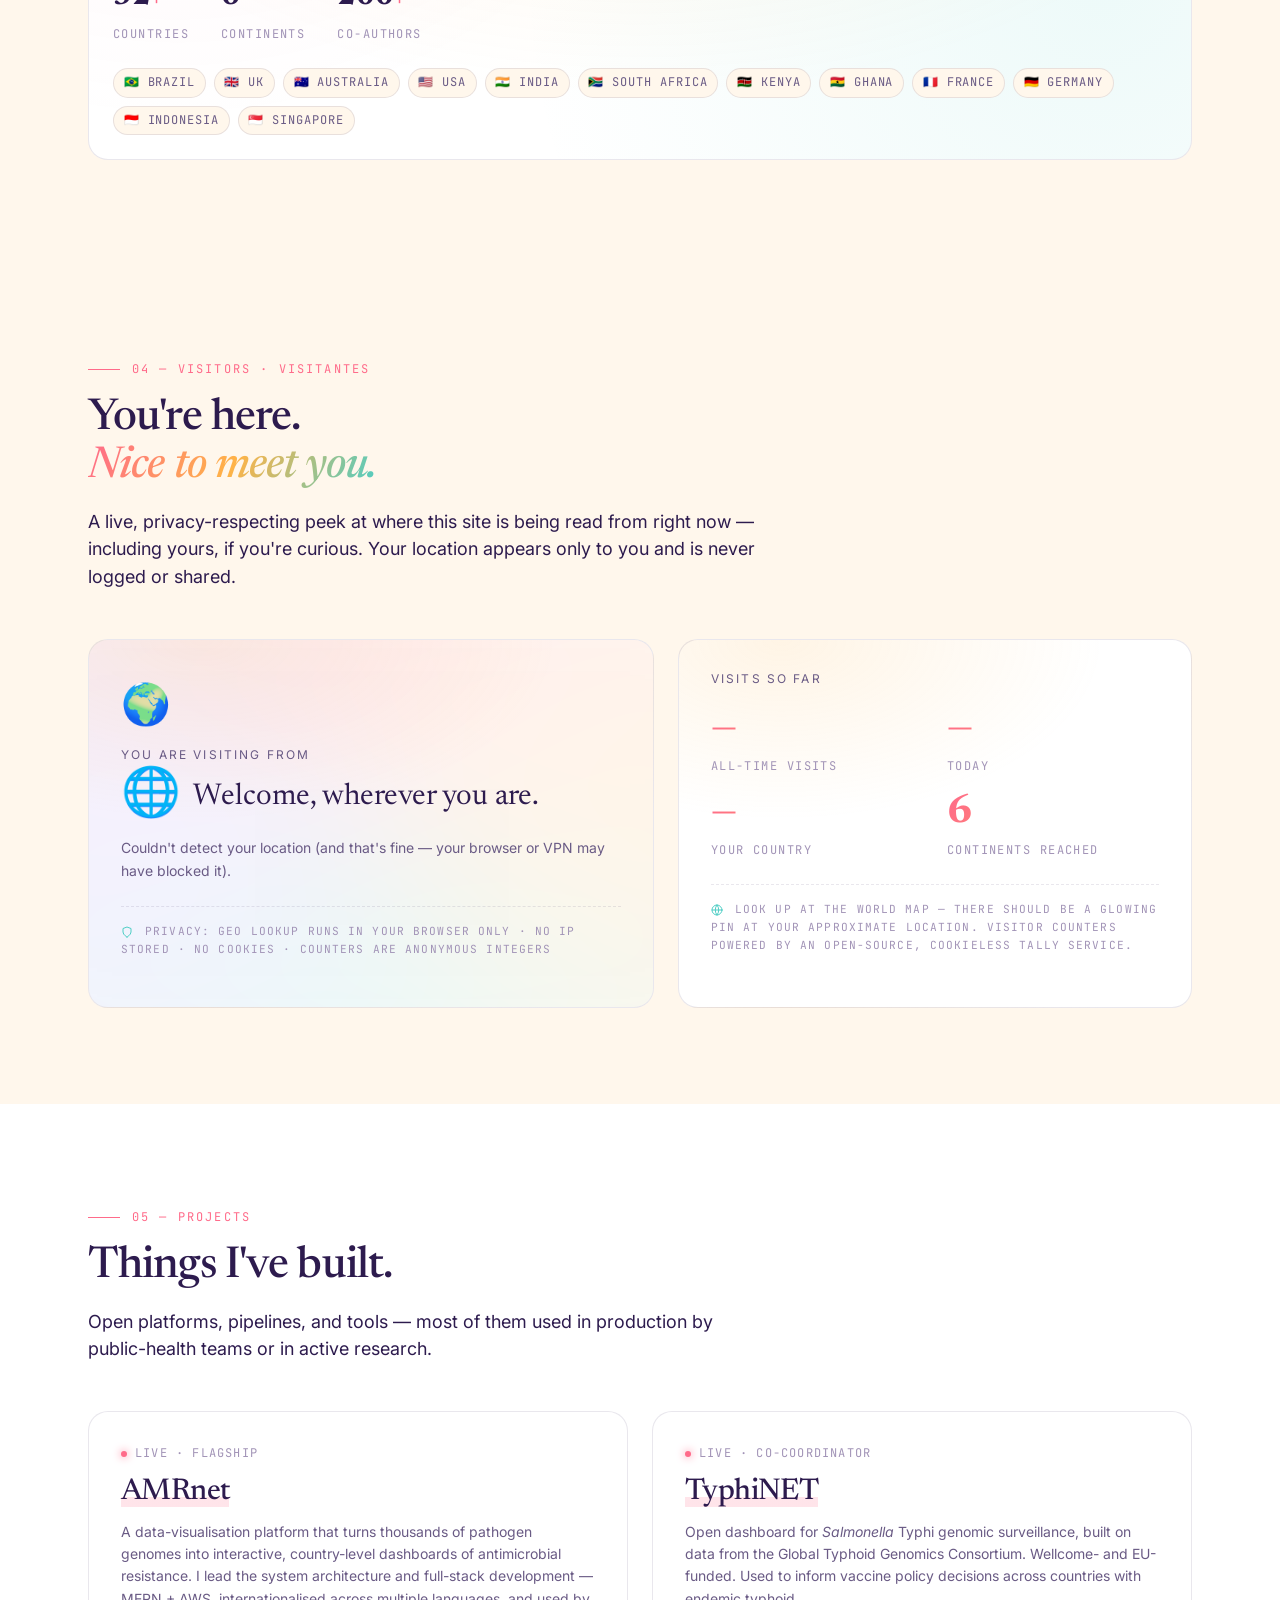
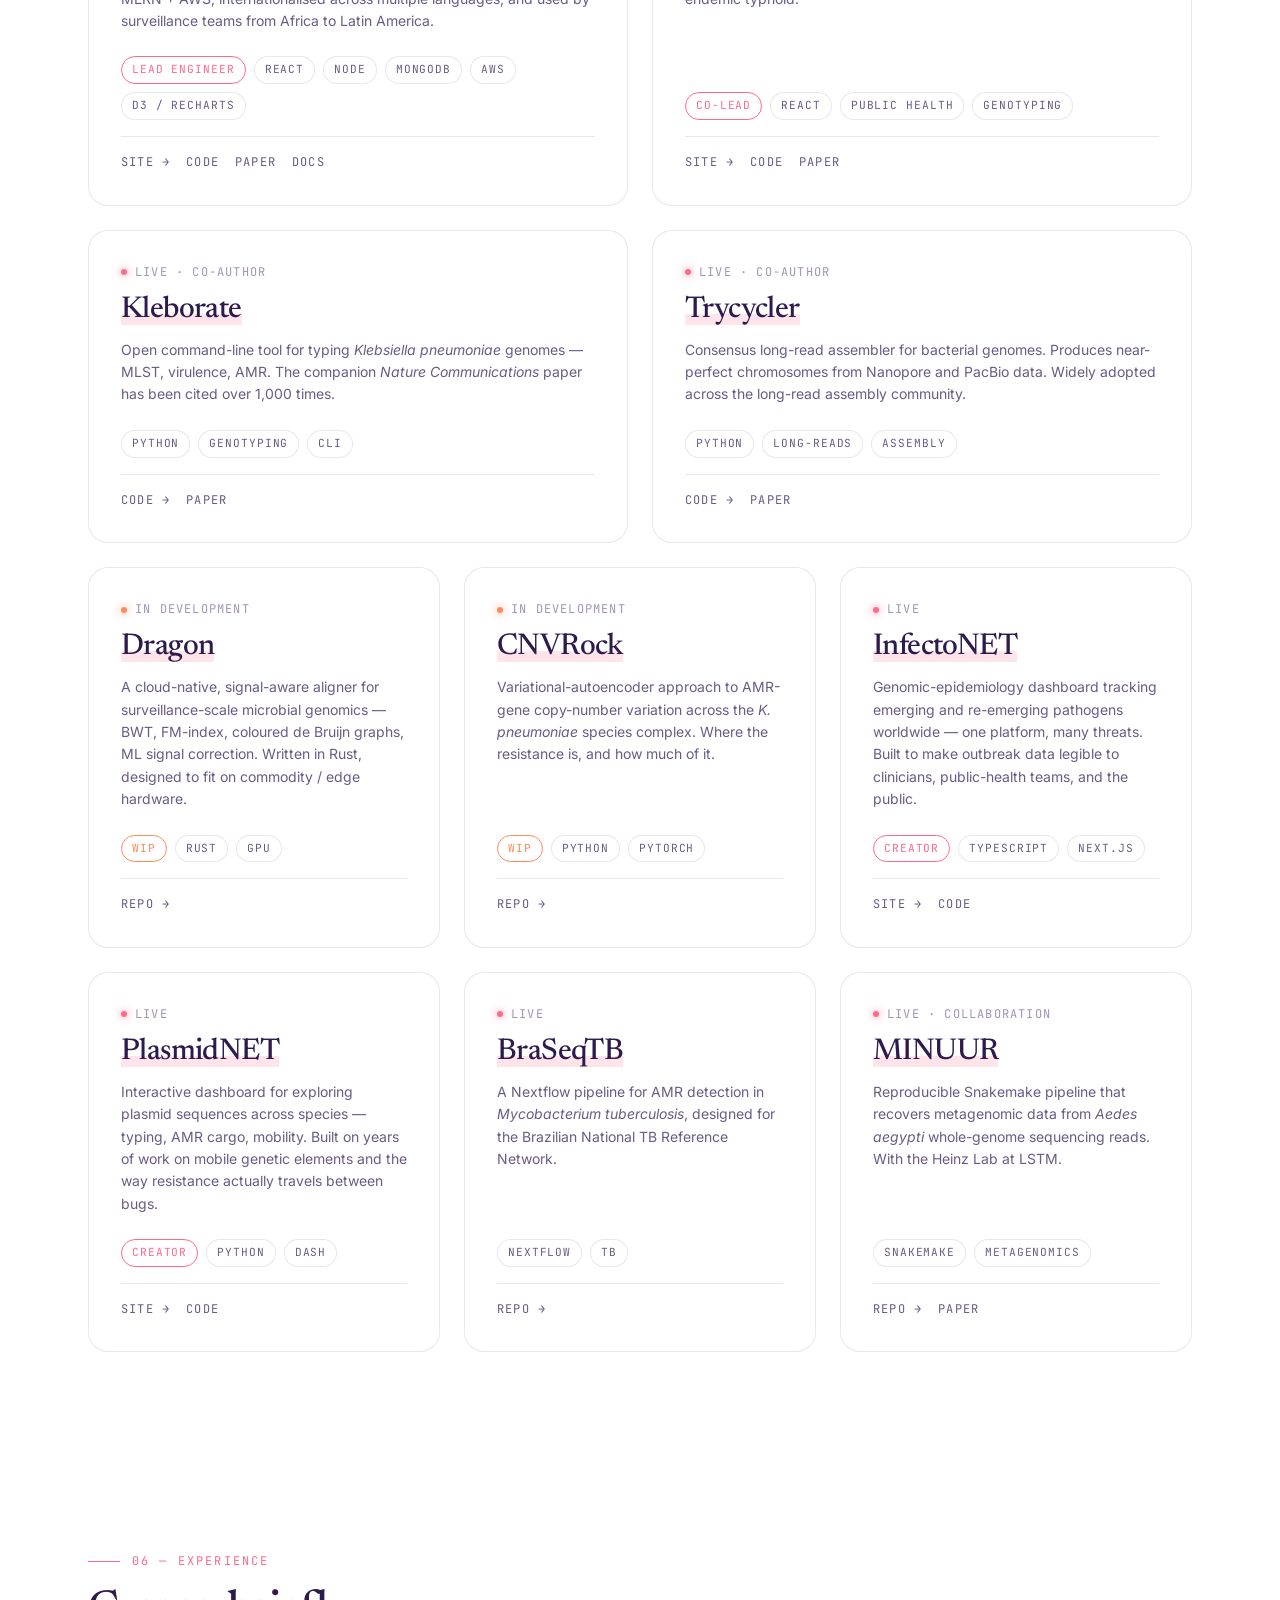
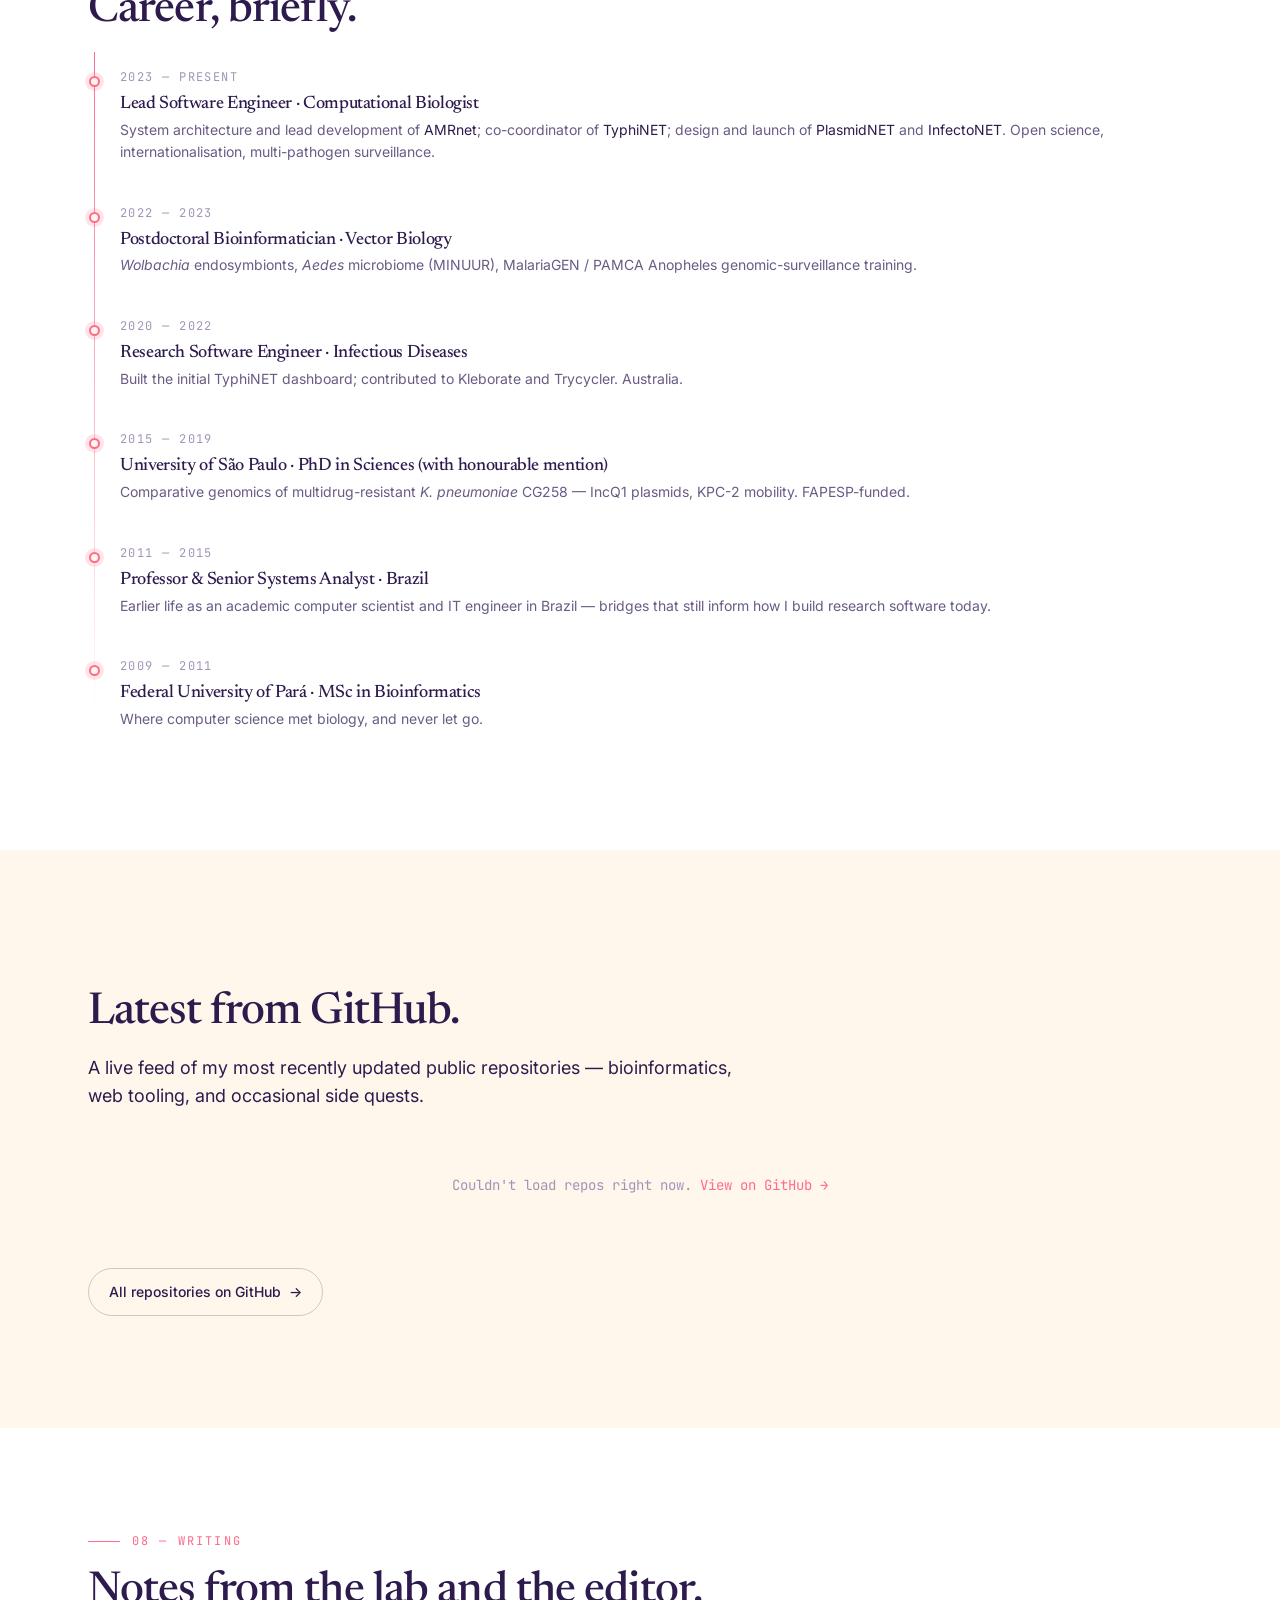
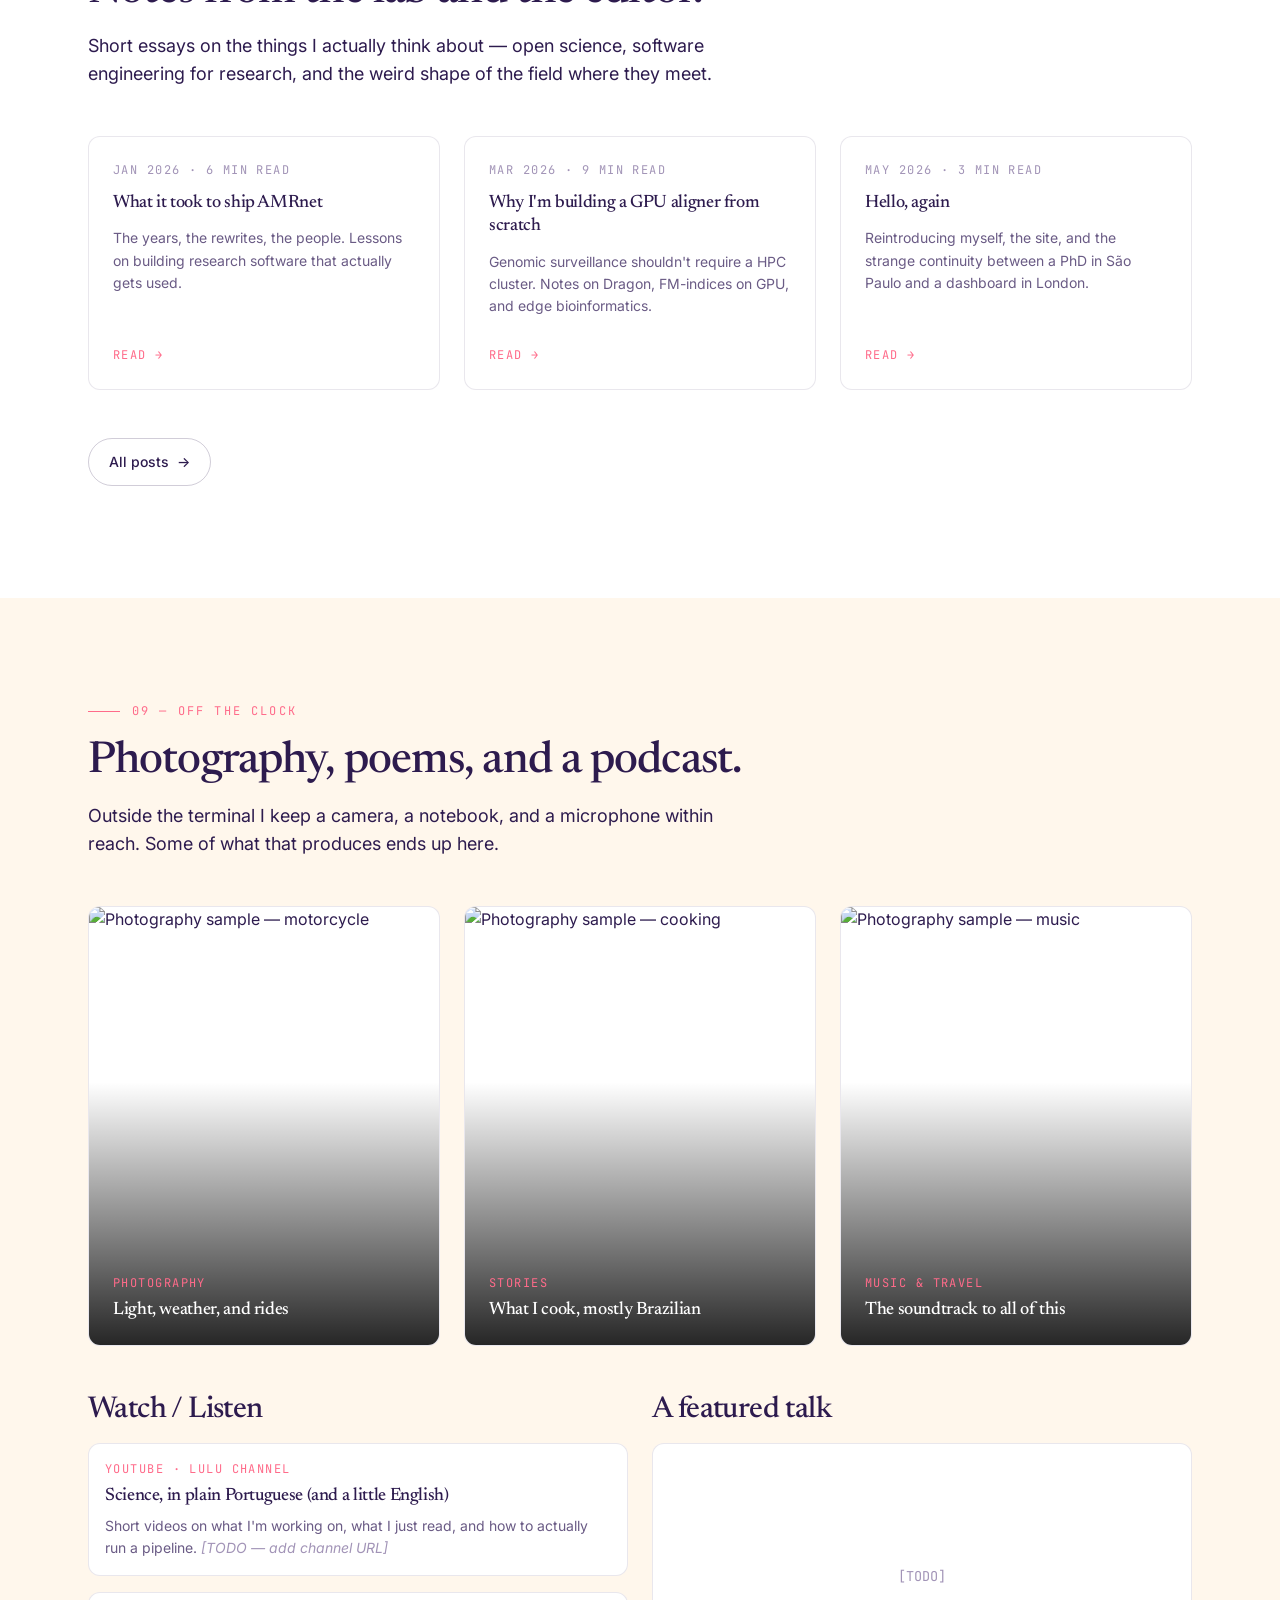
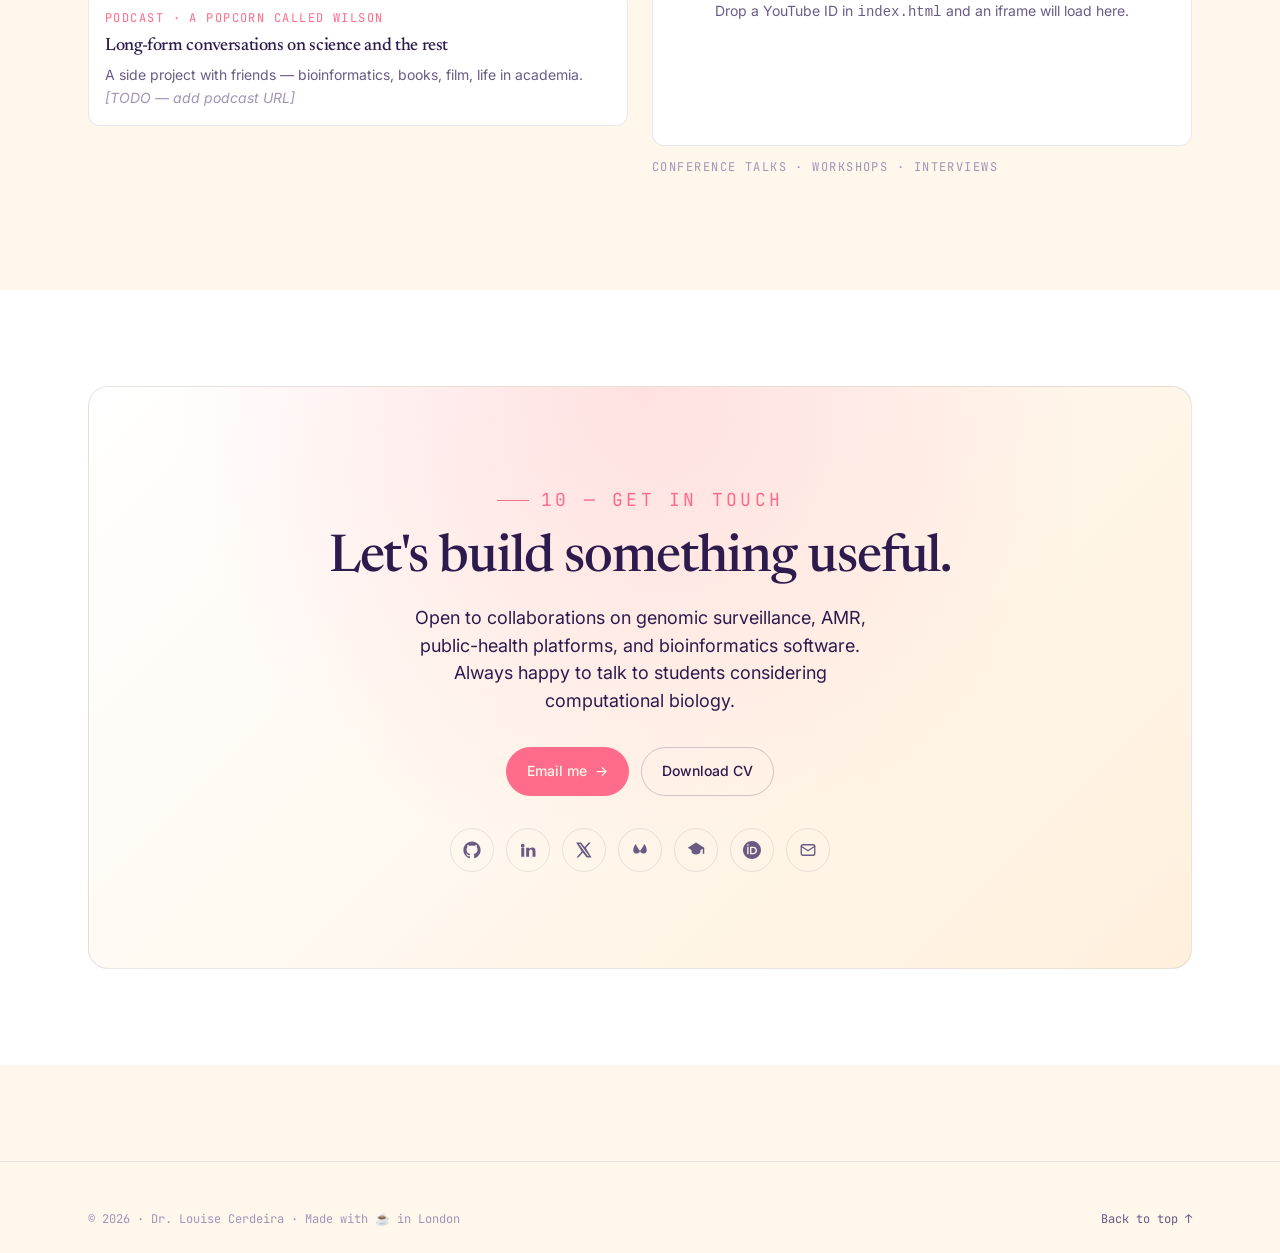
==== commit 15bc50a6: "Add SEO boost and live privacy-friendly visitors map SEO upgrades - Add ProfilePage JSON-LD (Google " ====
--- a/index.html
+++ b/index.html
@@ -14,6 +14,43 @@
   <meta name="theme-color" content="#fff7ec" media="(prefers-color-scheme: light)" />
   <meta name="theme-color" content="#1a1428" media="(prefers-color-scheme: dark)" />
   <meta name="robots" content="index, follow, max-image-preview:large" />
+
+  <!-- Search engine verification — paste your codes between the quotes when you get them.
+       Google Search Console: https://search.google.com/search-console
+       Bing Webmaster Tools:  https://www.bing.com/webmasters
+       Yandex Webmaster:      https://webmaster.yandex.com -->
+  <!-- <meta name="google-site-verification" content="PASTE_GOOGLE_CODE_HERE" /> -->
+  <!-- <meta name="msvalidate.01" content="PASTE_BING_CODE_HERE" /> -->
+  <!-- <meta name="yandex-verification" content="PASTE_YANDEX_CODE_HERE" /> -->
+
+  <!-- RSS feed -->
+  <link rel="alternate" type="application/rss+xml" title="Dr. Louise Cerdeira — Writing" href="/feed.xml" />
+
+  <!-- rel=me for IndieWeb / Mastodon / social verification -->
+  <link rel="me" href="https://github.com/lcerdeira" />
+  <link rel="me" href="https://www.linkedin.com/in/louisecerdeira" />
+  <link rel="me" href="https://x.com/LouiseCerdeira" />
+  <link rel="me" href="https://bsky.app/profile/louisecerdeira.bsky.social" />
+  <link rel="me" href="https://orcid.org/0000-0002-4495-2615" />
+  <link rel="me" href="https://scholar.google.com/citations?user=O2dcz5MAAAAJ" />
+  <link rel="me" href="mailto:louise.cerdeira@gmail.com" />
+
+  <!-- Google Scholar / academic indexing -->
+  <meta name="citation_author" content="Cerdeira, Louise Teixeira" />
+  <meta name="citation_author_orcid" content="0000-0002-4495-2615" />
+  <meta name="citation_author_institution" content="Independent" />
+
+  <!-- Dublin Core (academic metadata) -->
+  <meta name="DC.title" content="Dr. Louise Cerdeira — Computational Biologist & Software Engineer" />
+  <meta name="DC.creator" content="Louise Teixeira Cerdeira" />
+  <meta name="DC.subject" content="Bioinformatics; Computational Biology; Genomic Surveillance; Antimicrobial Resistance; One Health" />
+  <meta name="DC.description" content="Portfolio of Dr. Louise Cerdeira — creator of AMRnet, TyphiNET, PlasmidNET, and InfectoNET." />
+  <meta name="DC.publisher" content="Dr. Louise Cerdeira" />
+  <meta name="DC.type" content="InteractiveResource" />
+  <meta name="DC.format" content="text/html" />
+  <meta name="DC.identifier" content="https://www.louisecerdeira.com/" />
+  <meta name="DC.language" content="en" />
+  <meta name="DC.rights" content="© Dr. Louise Cerdeira" />
 
   <!-- Open Graph -->
   <meta property="og:type" content="profile" />
@@ -106,7 +143,84 @@
     "url": "https://www.louisecerdeira.com/",
     "name": "Dr. Louise Cerdeira — Portfolio",
     "author": { "@type": "Person", "name": "Dr. Louise Cerdeira" },
-    "inLanguage": "en"
+    "inLanguage": "en",
+    "potentialAction": {
+      "@type": "SearchAction",
+      "target": "https://www.google.com/search?q=Louise+Cerdeira+{search_term_string}",
+      "query-input": "required name=search_term_string"
+    }
+  }
+  </script>
+
+  <!-- JSON-LD: ProfilePage (Google rich result type for personal sites) -->
+  <script type="application/ld+json">
+  {
+    "@context": "https://schema.org",
+    "@type": "ProfilePage",
+    "dateModified": "2026-06-04",
+    "mainEntity": {
+      "@type": "Person",
+      "name": "Dr. Louise Cerdeira",
+      "alternateName": "Louise Teixeira Cerdeira",
+      "honorificPrefix": "Dr.",
+      "image": "https://www.louisecerdeira.com/assets/images/profile.jpg",
+      "jobTitle": "Computational Biologist & Lead Software Engineer",
+      "url": "https://www.louisecerdeira.com/",
+      "sameAs": [
+        "https://github.com/lcerdeira",
+        "https://www.linkedin.com/in/louisecerdeira",
+        "https://x.com/LouiseCerdeira",
+        "https://bsky.app/profile/louisecerdeira.bsky.social",
+        "https://orcid.org/0000-0002-4495-2615",
+        "https://scholar.google.com/citations?user=O2dcz5MAAAAJ"
+      ],
+      "description": "Computational biologist and software engineer building open platforms (AMRnet, TyphiNET, PlasmidNET, InfectoNET) for genomic surveillance of antimicrobial resistance."
+    }
+  }
+  </script>
+
+  <!-- JSON-LD: Featured creative works -->
+  <script type="application/ld+json">
+  {
+    "@context": "https://schema.org",
+    "@graph": [
+      {
+        "@type": "SoftwareApplication",
+        "name": "AMRnet",
+        "url": "https://www.amrnet.org",
+        "applicationCategory": "Bioinformatics platform",
+        "operatingSystem": "Web",
+        "author": { "@type": "Person", "name": "Dr. Louise Cerdeira" },
+        "description": "Open data-visualisation platform for antimicrobial-resistance variants."
+      },
+      {
+        "@type": "SoftwareApplication",
+        "name": "TyphiNET",
+        "url": "https://www.typhi.net",
+        "applicationCategory": "Bioinformatics platform",
+        "operatingSystem": "Web",
+        "author": { "@type": "Person", "name": "Dr. Louise Cerdeira" },
+        "description": "Open Salmonella Typhi genomic surveillance dashboard."
+      },
+      {
+        "@type": "SoftwareApplication",
+        "name": "PlasmidNET",
+        "url": "https://www.plasmidnet.org",
+        "applicationCategory": "Bioinformatics platform",
+        "operatingSystem": "Web",
+        "author": { "@type": "Person", "name": "Dr. Louise Cerdeira" },
+        "description": "Interactive dashboard for exploring plasmid sequences and mobile genetic elements."
+      },
+      {
+        "@type": "SoftwareApplication",
+        "name": "InfectoNET",
+        "url": "https://www.infectonet.org",
+        "applicationCategory": "Bioinformatics platform",
+        "operatingSystem": "Web",
+        "author": { "@type": "Person", "name": "Dr. Louise Cerdeira" },
+        "description": "Genomic-epidemiology dashboard tracking emerging and re-emerging pathogens worldwide."
+      }
+    ]
   }
   </script>
 </head>
@@ -123,10 +237,10 @@
         <li><a href="#about">About</a></li>
         <li><a href="#research">Research</a></li>
         <li><a href="#collaborations">Map</a></li>
+        <li><a href="#visitors">Visitors</a></li>
         <li><a href="#projects">Projects</a></li>
         <li><a href="#code">Code</a></li>
         <li><a href="#writing">Writing</a></li>
-        <li><a href="#creative">Creative</a></li>
         <li><a href="#contact">Contact</a></li>
       </ul>
     </nav>
@@ -462,10 +576,58 @@
   </div>
 </section>
 
+<!-- ============ VISITORS ============ -->
+<section id="visitors">
+  <div class="container">
+    <p class="section-label" data-reveal>04 — Visitors · Visitantes</p>
+    <h2 data-reveal>You're here.<br><span style="background:linear-gradient(120deg,var(--accent),var(--accent-2),var(--accent-3));-webkit-background-clip:text;background-clip:text;-webkit-text-fill-color:transparent;font-style:italic;">Nice to meet you.</span></h2>
+    <p class="lead" style="max-width: 42rem; margin-bottom: var(--space-7);" data-reveal>
+      A live, privacy-respecting peek at where this site is being read from
+      right now — including yours, if you're curious. Your location appears
+      only to you and is never logged or shared.
+    </p>
+
+    <div class="visitors-grid" data-reveal>
+      <div class="visitor-welcome">
+        <span class="visitor-globe" aria-hidden="true">🌍</span>
+        <h3>You are visiting from</h3>
+        <div class="visitor-loc" id="visitorLoc">
+          <span class="visitor-loading">Detecting</span>
+        </div>
+        <div class="visitor-org" id="visitorOrg"></div>
+        <p class="visitor-greet" id="visitorGreet"></p>
+
+        <p class="visitor-privacy">
+          <svg viewBox="0 0 24 24" fill="none" stroke="currentColor" stroke-width="2" stroke-linecap="round" stroke-linejoin="round"><path d="M12 22s8-4 8-10V5l-8-3-8 3v7c0 6 8 10 8 10z"/></svg>
+          Privacy: geo lookup runs in your browser only · no IP stored · no cookies ·
+          counters are anonymous integers
+        </p>
+      </div>
+
+      <div class="visitor-stats-card">
+        <h3 style="font-size: var(--fs-xs); text-transform: uppercase; letter-spacing: 0.18em; color: var(--text-muted); font-family: var(--font-sans); font-weight: 400; margin-bottom: var(--space-5);">Visits so far</h3>
+        <div class="visitor-stat-row">
+          <div class="visitor-stat"><strong id="countTotal">—</strong><span>All-time visits</span></div>
+          <div class="visitor-stat"><strong id="countToday">—</strong><span>Today</span></div>
+          <div class="visitor-stat"><strong id="countCountry">—</strong><span>Your country</span></div>
+          <div class="visitor-stat"><strong id="countContinents">6</strong><span>Continents reached</span></div>
+        </div>
+
+        <p class="visitor-privacy">
+          <svg viewBox="0 0 24 24" fill="none" stroke="currentColor" stroke-width="2" stroke-linecap="round" stroke-linejoin="round"><circle cx="12" cy="12" r="10"/><path d="M2 12h20M12 2a15.3 15.3 0 0 1 0 20M12 2a15.3 15.3 0 0 0 0 20"/></svg>
+          Look up at the world map — there should be a glowing pin at your
+          approximate location. Visitor counters powered by an open-source,
+          cookieless tally service.
+        </p>
+      </div>
+    </div>
+  </div>
+</section>
+
 <!-- ============ PROJECTS ============ -->
 <section id="projects" style="background: var(--bg-elev);">
   <div class="container">
-    <p class="section-label" data-reveal>04 — Projects</p>
+    <p class="section-label" data-reveal>05 — Projects</p>
     <h2 data-reveal>Things I've built.</h2>
     <p class="lead" style="max-width: 42rem; margin-bottom: var(--space-7);" data-reveal>
       Open platforms, pipelines, and tools — most of them used in production by public-health
@@ -647,7 +809,7 @@
 <!-- ============ EXPERIENCE ============ -->
 <section id="experience" style="background: var(--bg-elev);">
   <div class="container">
-    <p class="section-label" data-reveal>05 — Experience</p>
+    <p class="section-label" data-reveal>06 — Experience</p>
     <h2 data-reveal>Career, briefly.</h2>
 
     <ol class="timeline" data-reveal>
@@ -688,7 +850,7 @@
 <!-- ============ CODE (GitHub) ============ -->
 <section id="code">
   <div class="container">
-    <p class="section-label" data-reveal>06 — Code</p>
+    <p class="section-label" data-reveal>07 — Code</p>
     <h2 data-reveal>Latest from GitHub.</h2>
     <p class="lead" style="max-width: 42rem;" data-reveal>
       A live feed of my most recently updated public repositories — bioinformatics, web tooling,
@@ -708,7 +870,7 @@
 <!-- ============ WRITING ============ -->
 <section id="writing" style="background: var(--bg-elev);">
   <div class="container">
-    <p class="section-label" data-reveal>07 — Writing</p>
+    <p class="section-label" data-reveal>08 — Writing</p>
     <h2 data-reveal>Notes from the lab and the editor.</h2>
     <p class="lead" style="max-width: 42rem; margin-bottom: var(--space-7);" data-reveal>
       Short essays on the things I actually think about — open science, software engineering for
@@ -748,7 +910,7 @@
 <!-- ============ CREATIVE ============ -->
 <section id="creative">
   <div class="container">
-    <p class="section-label" data-reveal>08 — Off the clock</p>
+    <p class="section-label" data-reveal>09 — Off the clock</p>
     <h2 data-reveal>Photography, poems, and a podcast.</h2>
     <p class="lead" style="max-width: 42rem; margin-bottom: var(--space-7);" data-reveal>
       Outside the terminal I keep a camera, a notebook, and a microphone within reach. Some of what
@@ -817,7 +979,7 @@
 <section id="contact" style="background: var(--bg-elev);">
   <div class="container">
     <div class="contact-card">
-      <p class="section-label" style="justify-content: center; margin-left: auto; margin-right: auto;">09 — Get in touch</p>
+      <p class="section-label" style="justify-content: center; margin-left: auto; margin-right: auto;">10 — Get in touch</p>
       <h2>Let's build something useful.</h2>
       <p class="lead">
         Open to collaborations on genomic surveillance, AMR, public-health platforms, and bioinformatics
--- a/assets/css/main.css
+++ b/assets/css/main.css
@@ -1278,3 +1278,169 @@
   .map-legend { flex-direction: column; align-items: flex-start; }
 }
 
+/* ---------- 22. Visitor map / "you are here" ---------- */
+.visitor-marker .core,
+.visitor-marker .ring {
+  --marker-color: var(--accent-2);
+}
+.visitor-marker .core {
+  fill: var(--accent-2);
+  filter: drop-shadow(0 0 6px var(--accent-2));
+}
+.visitor-marker .ring {
+  stroke: var(--accent-2);
+  stroke-width: 1.4;
+}
+.visitor-marker .label {
+  opacity: 1 !important;
+  font-weight: 600;
+  fill: var(--text);
+}
+
+.visitors-grid {
+  display: grid;
+  grid-template-columns: 1.1fr 1fr;
+  gap: var(--space-5);
+  align-items: stretch;
+}
+@media (max-width: 800px) { .visitors-grid { grid-template-columns: 1fr; } }
+
+.visitor-welcome,
+.visitor-stats-card {
+  position: relative;
+  padding: var(--space-6);
+  border-radius: var(--radius-lg);
+  border: 1px solid var(--border);
+  background:
+    radial-gradient(ellipse 90% 70% at 20% 0%, color-mix(in srgb, var(--accent-2) 14%, transparent), transparent 70%),
+    var(--bg-elev);
+  overflow: hidden;
+}
+.visitor-welcome::after {
+  content: "";
+  position: absolute;
+  inset: -30%;
+  background: conic-gradient(from 0deg, var(--accent), var(--accent-2), var(--accent-3), var(--accent-4), var(--accent));
+  filter: blur(80px);
+  opacity: 0.12;
+  pointer-events: none;
+  animation: visitorOrbit 30s linear infinite;
+}
+@keyframes visitorOrbit {
+  to { transform: rotate(360deg); }
+}
+.visitor-welcome > *, .visitor-stats-card > * { position: relative; z-index: 1; }
+
+.visitor-globe {
+  font-size: 2.5rem;
+  margin-bottom: var(--space-3);
+  display: inline-block;
+  animation: visitorGlobeSpin 8s ease-in-out infinite;
+  transform-origin: center;
+}
+@keyframes visitorGlobeSpin {
+  0%, 100% { transform: rotate(-6deg); }
+  50% { transform: rotate(6deg); }
+}
+.visitor-welcome h3 {
+  font-size: var(--fs-md);
+  color: var(--text-muted);
+  font-family: var(--font-sans);
+  font-weight: 400;
+  text-transform: uppercase;
+  letter-spacing: 0.18em;
+  font-size: var(--fs-xs);
+  margin-bottom: var(--space-3);
+}
+.visitor-loc {
+  font-family: var(--font-serif);
+  font-size: var(--fs-xl);
+  color: var(--text);
+  margin-bottom: var(--space-2);
+  display: flex;
+  align-items: center;
+  gap: var(--space-3);
+  line-height: 1.2;
+}
+.visitor-loc .flag { font-size: 1.6em; line-height: 1; }
+.visitor-org {
+  font-family: var(--font-mono);
+  font-size: var(--fs-xs);
+  text-transform: uppercase;
+  letter-spacing: 0.12em;
+  color: var(--accent);
+  margin-bottom: var(--space-4);
+}
+.visitor-org .institution { color: var(--accent-2); }
+.visitor-greet {
+  font-size: var(--fs-sm);
+  color: var(--text-muted);
+  margin: 0;
+}
+.visitor-loading {
+  font-family: var(--font-mono);
+  font-size: var(--fs-xs);
+  text-transform: uppercase;
+  letter-spacing: 0.12em;
+  color: var(--text-faint);
+}
+.visitor-loading::after {
+  content: "";
+  display: inline-block;
+  width: 1em;
+  animation: visitorDots 1.4s steps(4, end) infinite;
+}
+@keyframes visitorDots {
+  0%   { content: ""; }
+  25%  { content: "."; }
+  50%  { content: ".."; }
+  75%  { content: "..."; }
+}
+
+.visitor-stat-row {
+  display: grid;
+  grid-template-columns: repeat(2, 1fr);
+  gap: var(--space-4) var(--space-5);
+  margin-top: var(--space-4);
+}
+.visitor-stat strong {
+  display: block;
+  font-family: var(--font-serif);
+  font-size: var(--fs-2xl);
+  color: var(--text);
+  line-height: 1;
+  background: linear-gradient(120deg, var(--accent), var(--accent-2));
+  -webkit-background-clip: text;
+  background-clip: text;
+  -webkit-text-fill-color: transparent;
+}
+.visitor-stat span {
+  display: block;
+  font-family: var(--font-mono);
+  font-size: var(--fs-xs);
+  text-transform: uppercase;
+  letter-spacing: 0.12em;
+  color: var(--text-faint);
+  margin-top: var(--space-2);
+}
+
+.visitor-privacy {
+  margin-top: var(--space-5);
+  padding-top: var(--space-4);
+  border-top: 1px dashed var(--border);
+  font-family: var(--font-mono);
+  font-size: 0.7rem;
+  text-transform: uppercase;
+  letter-spacing: 0.1em;
+  color: var(--text-faint);
+  line-height: 1.6;
+}
+.visitor-privacy svg {
+  width: 12px; height: 12px;
+  display: inline-block;
+  vertical-align: middle;
+  margin-right: var(--space-1);
+  color: var(--accent-3);
+}
+
+
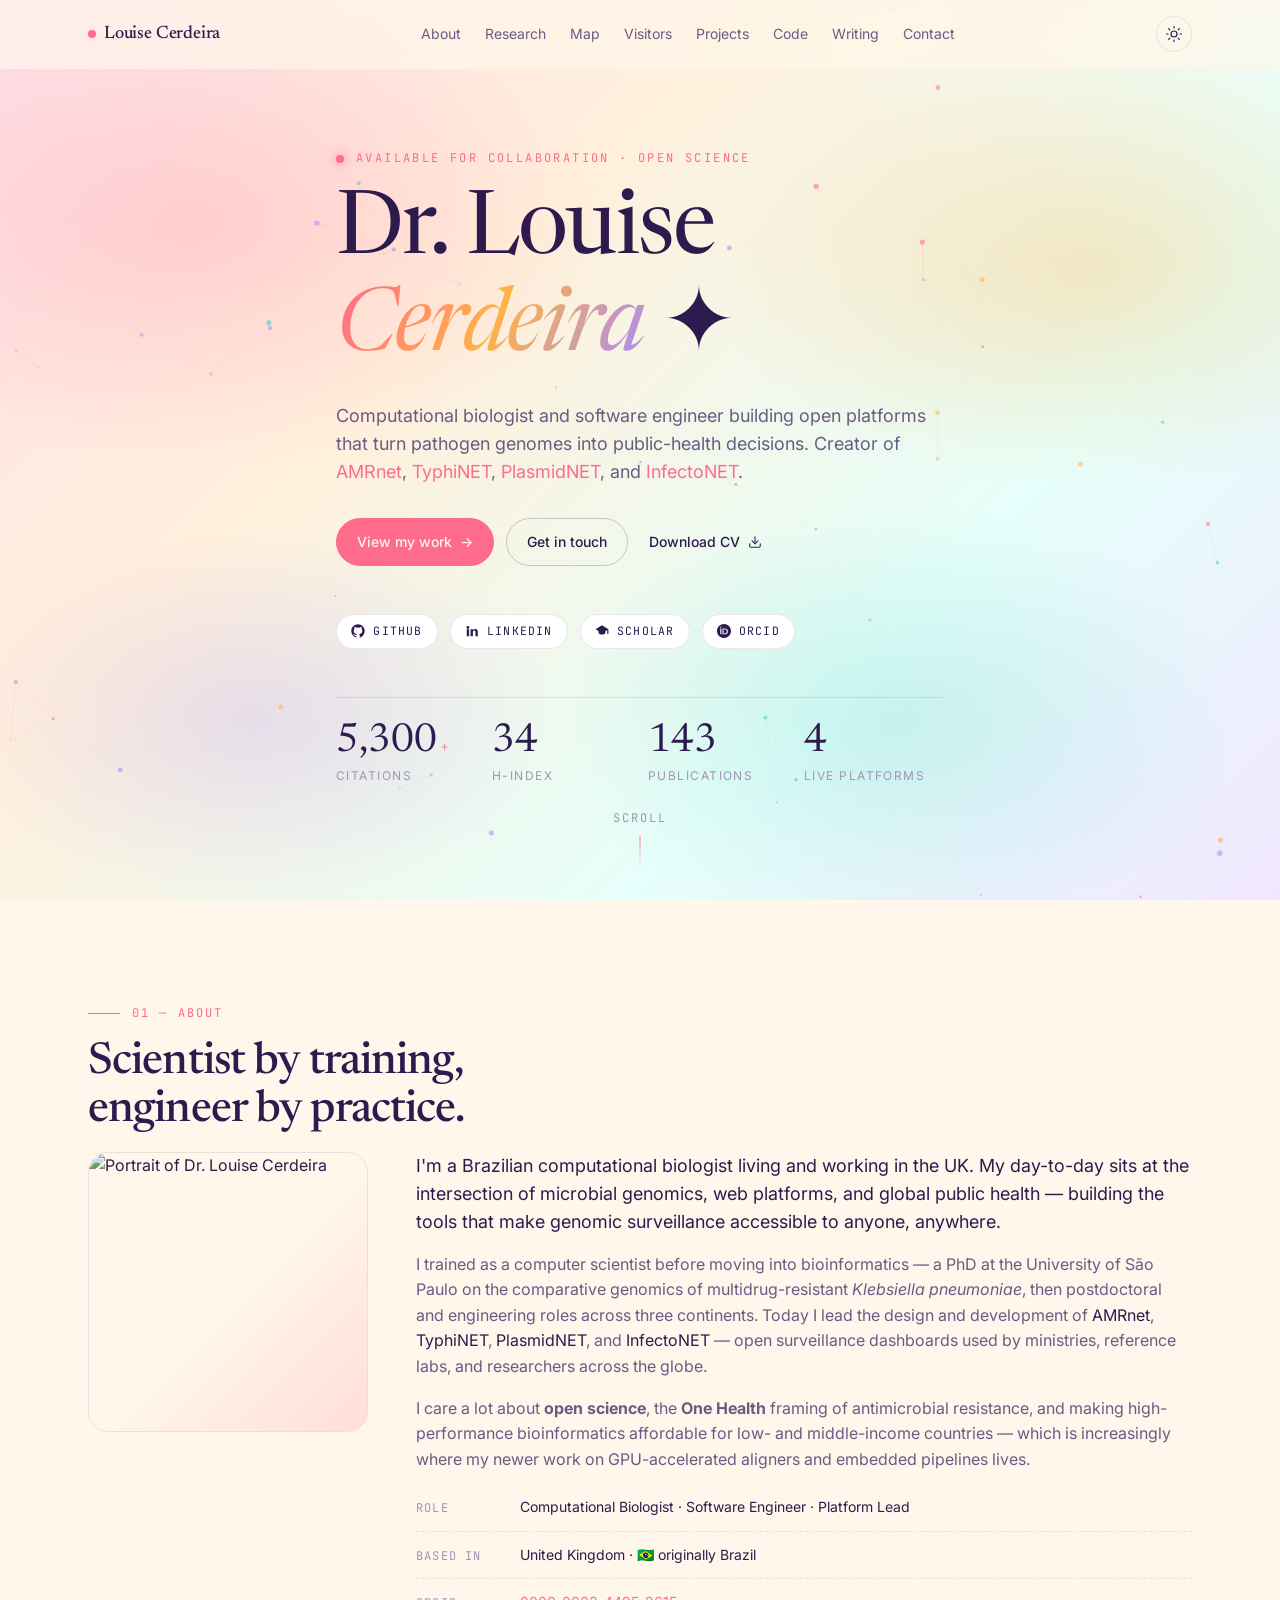
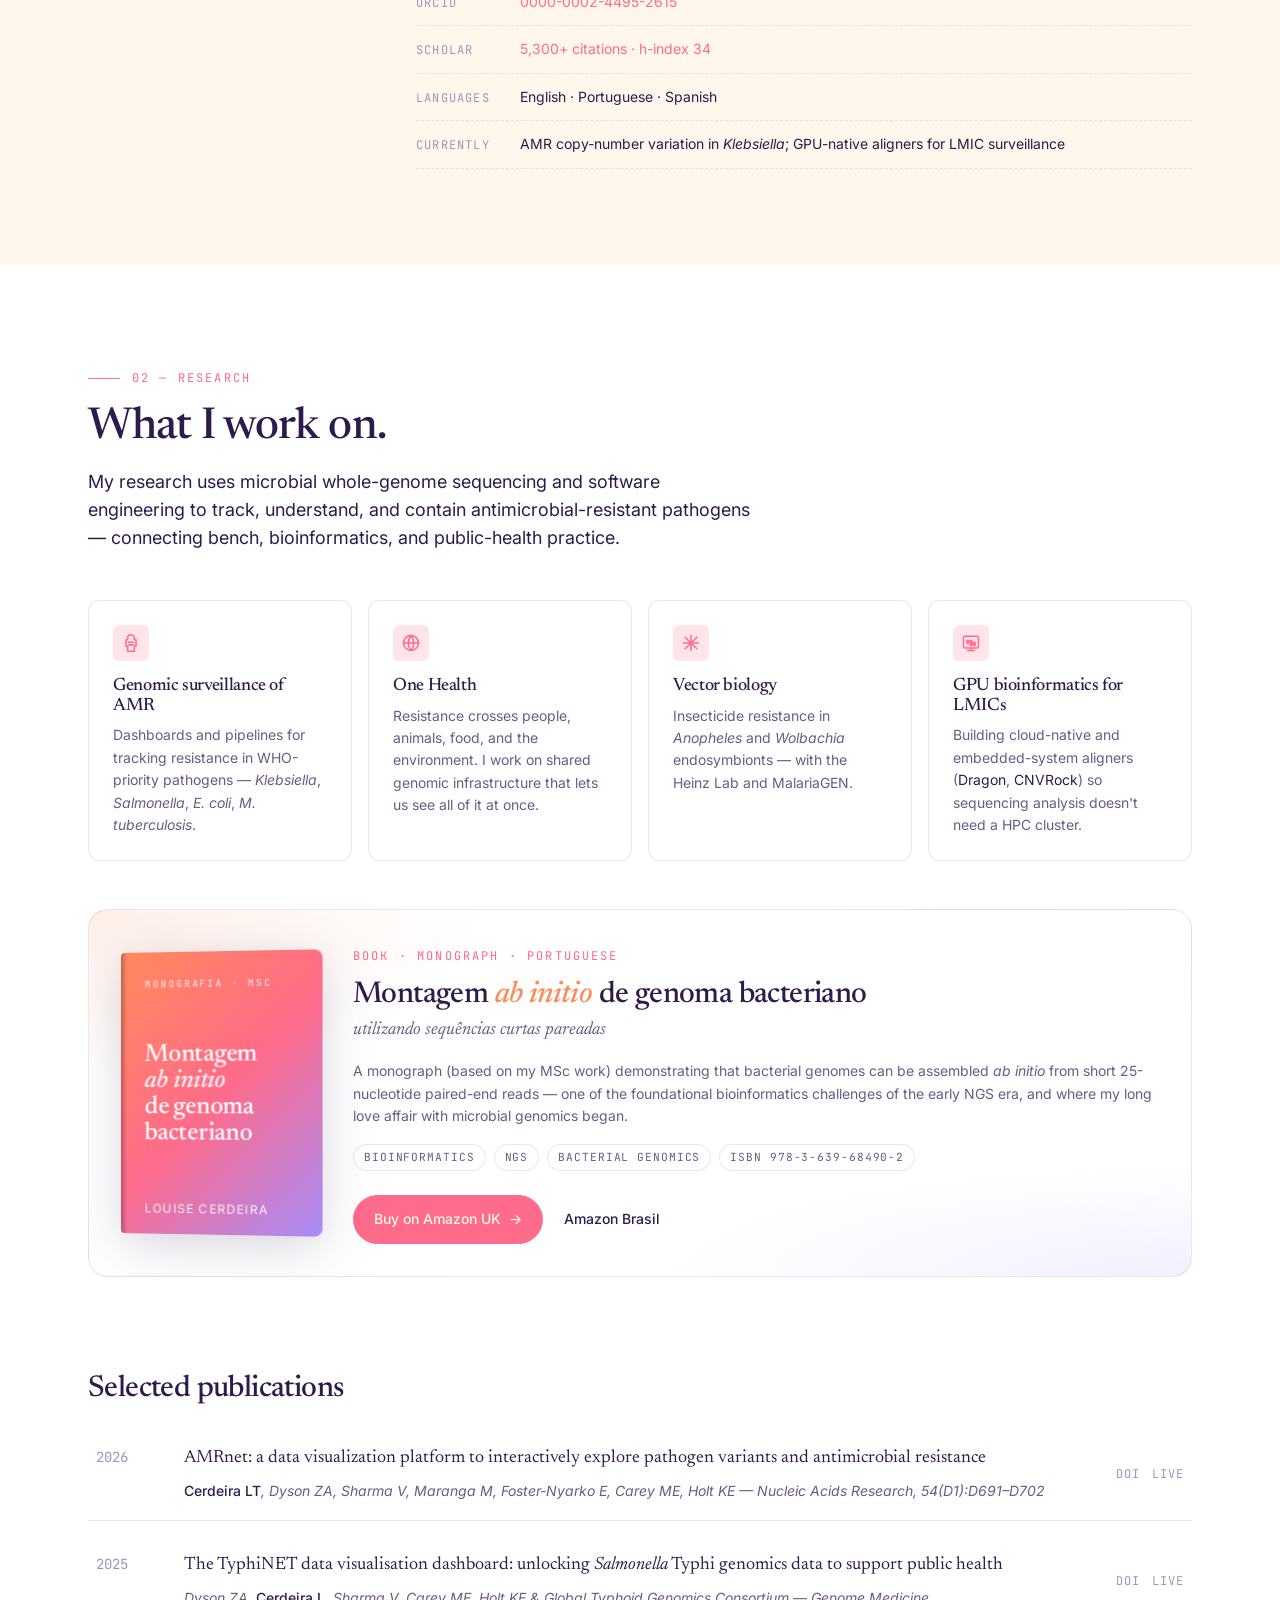
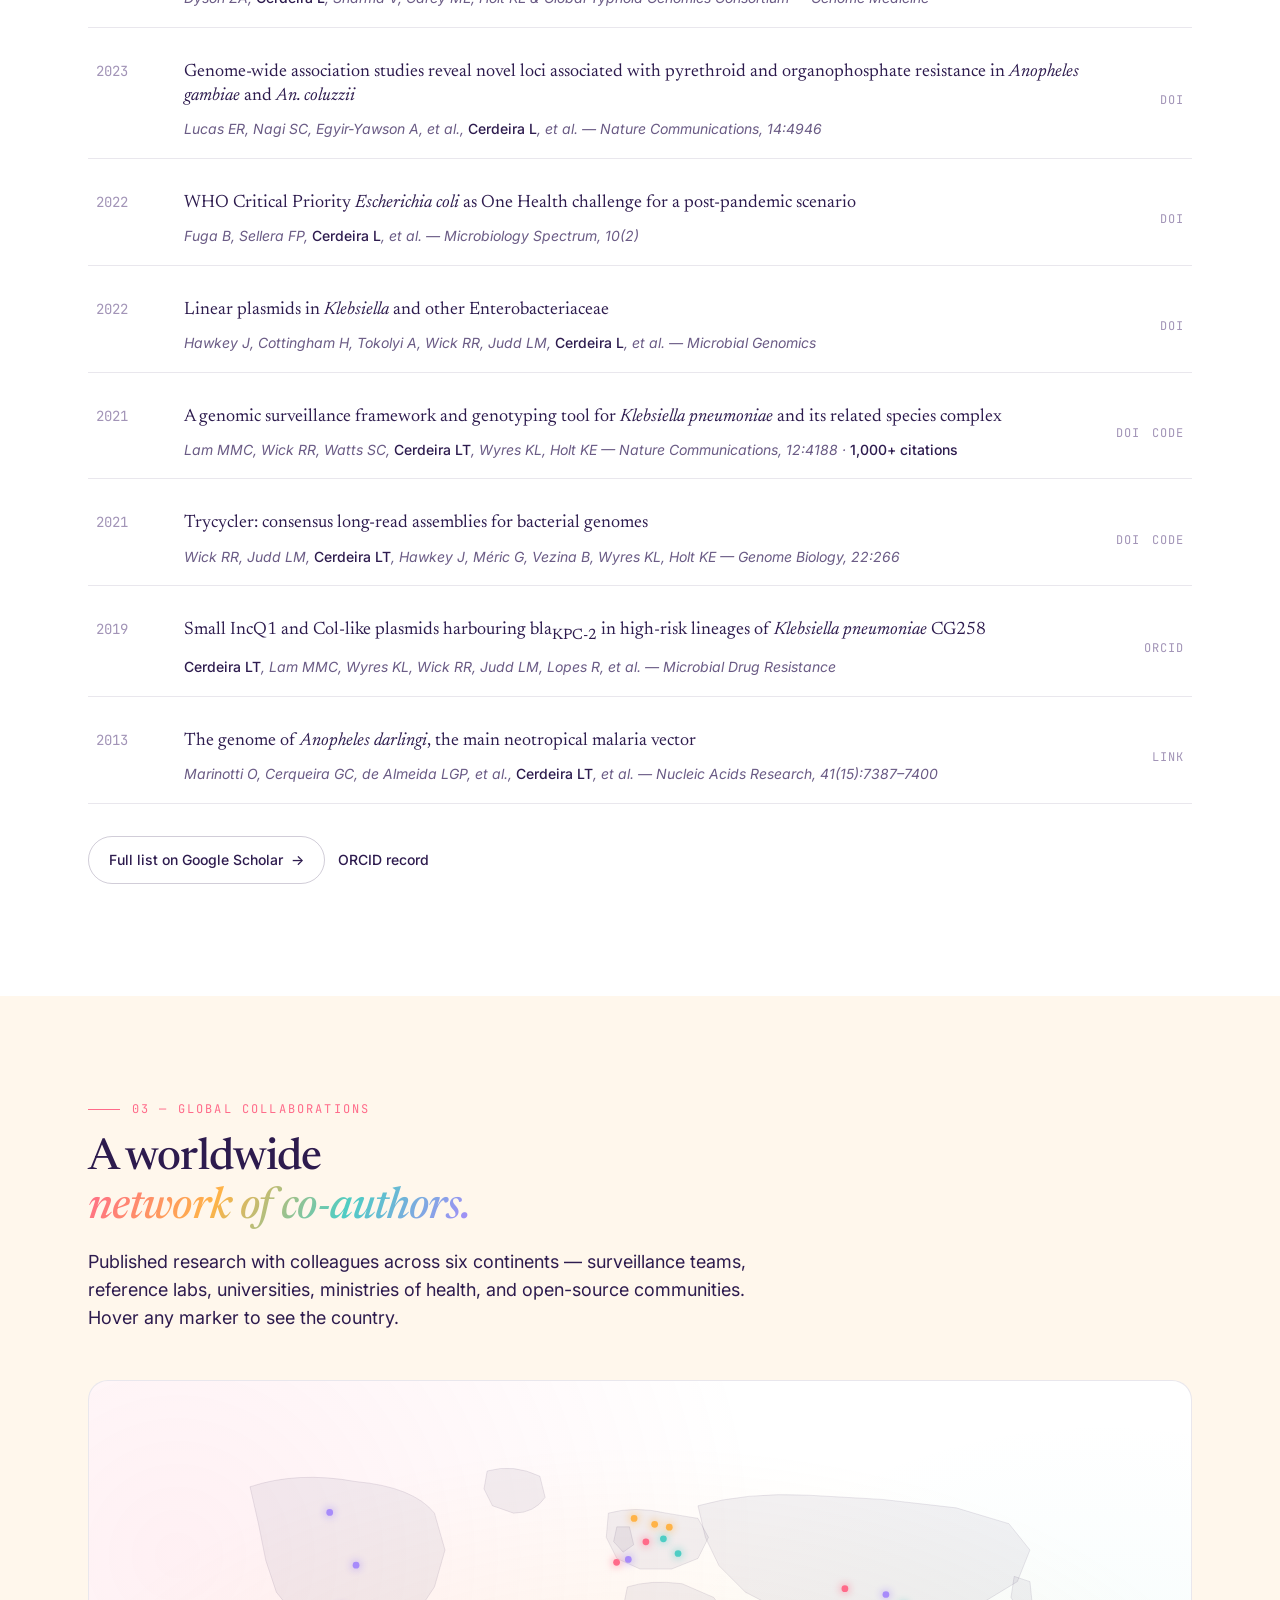
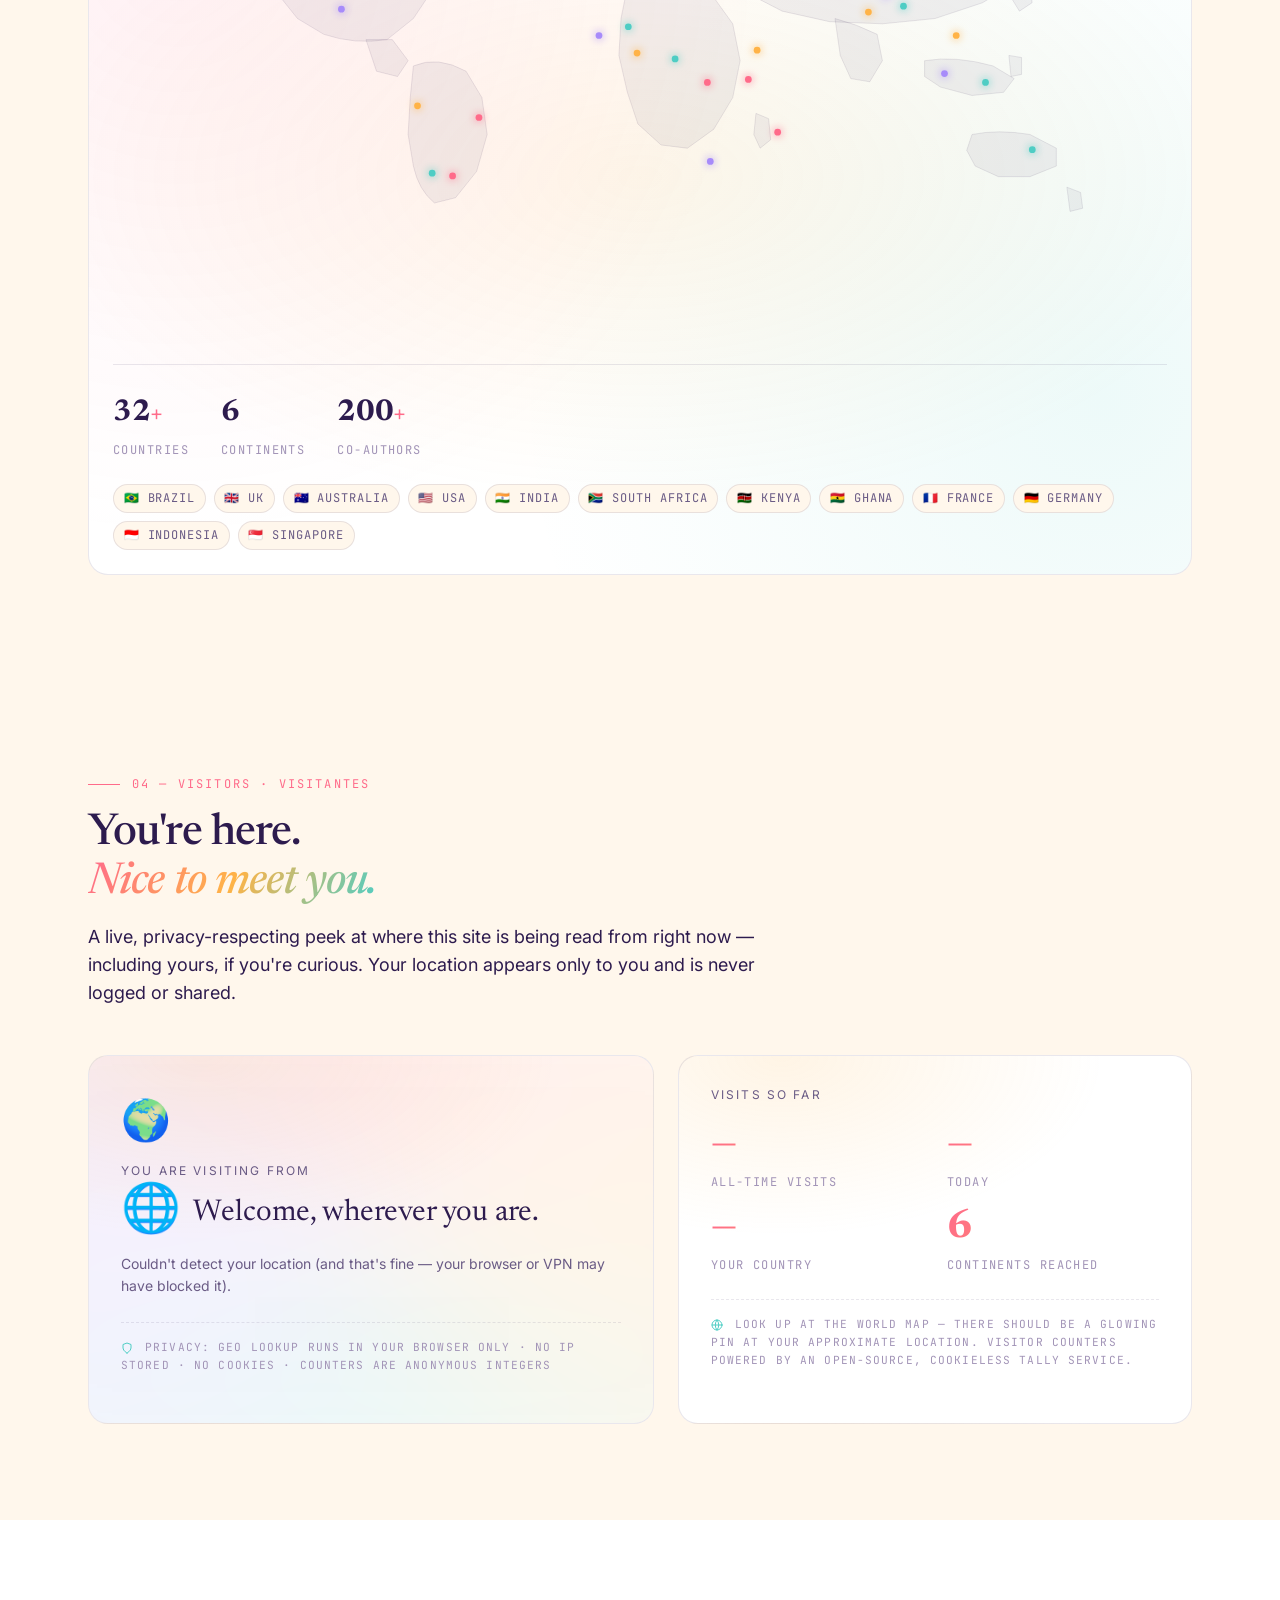
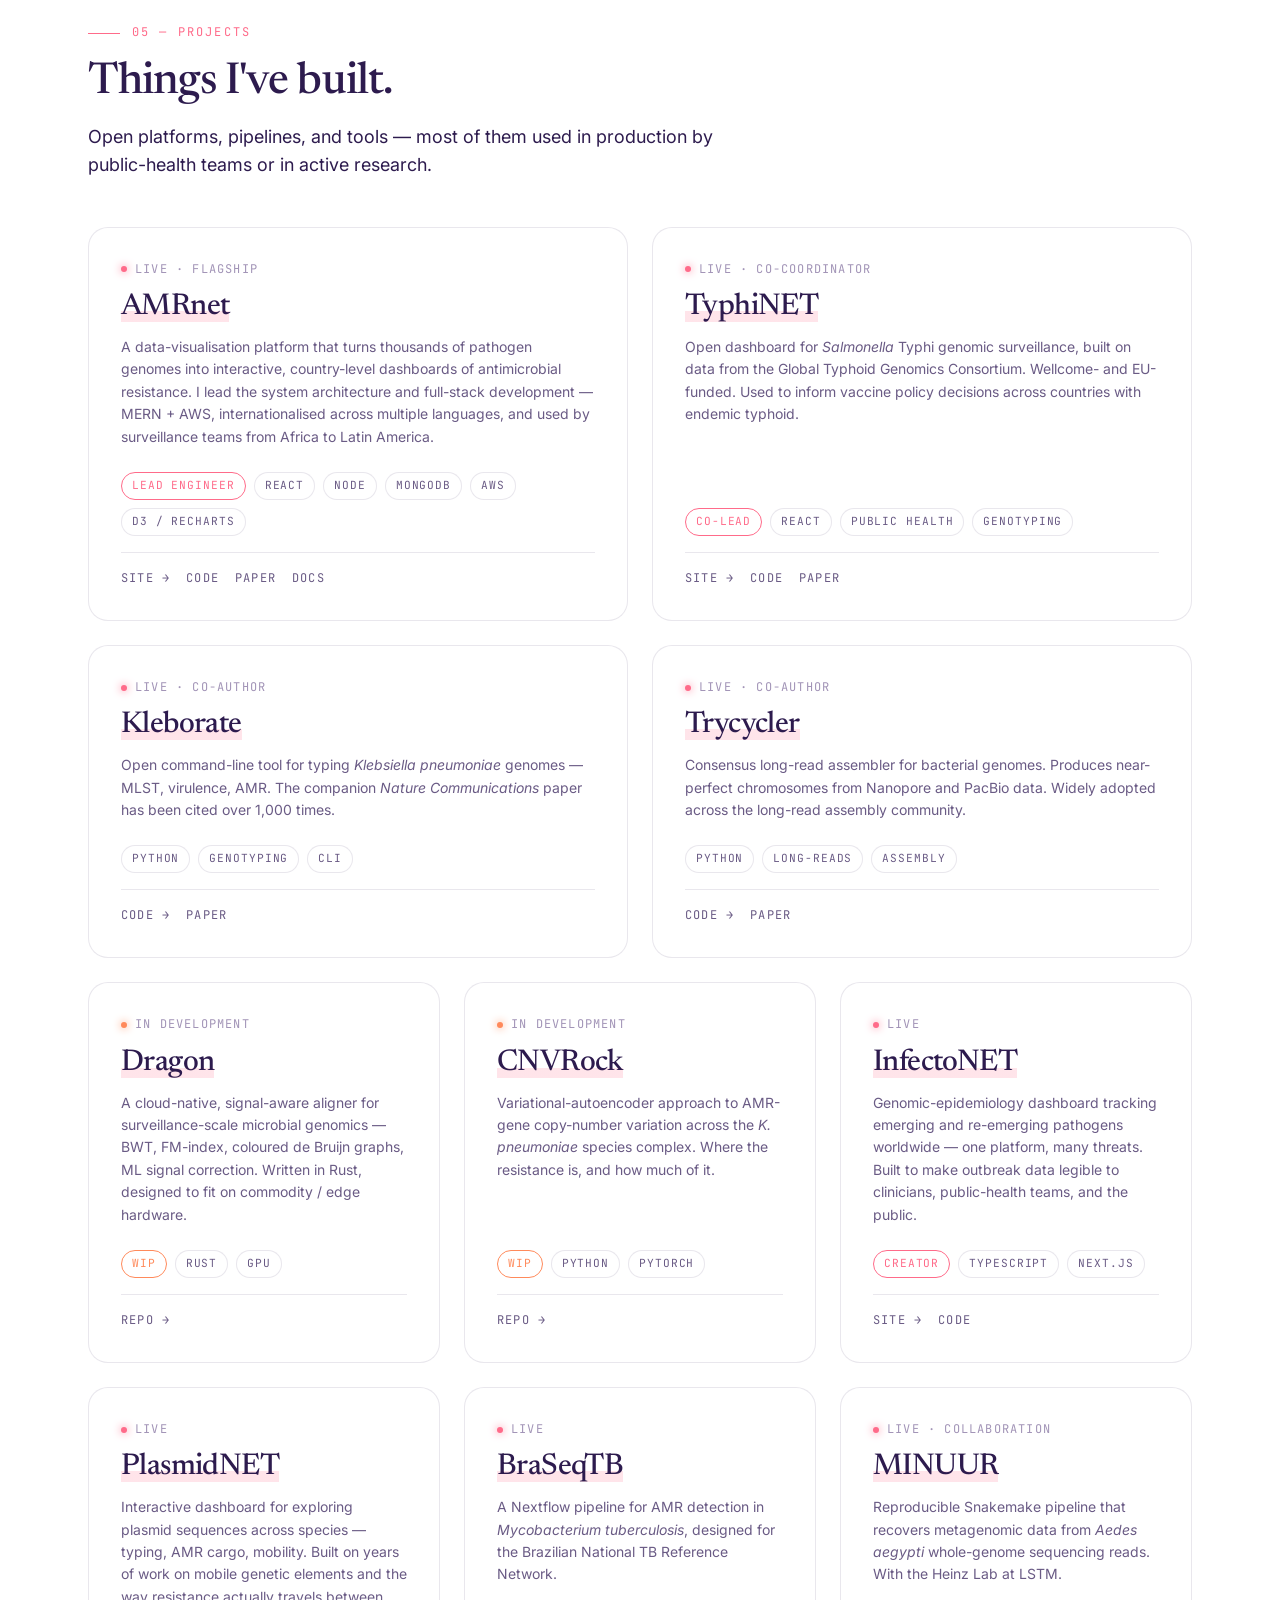
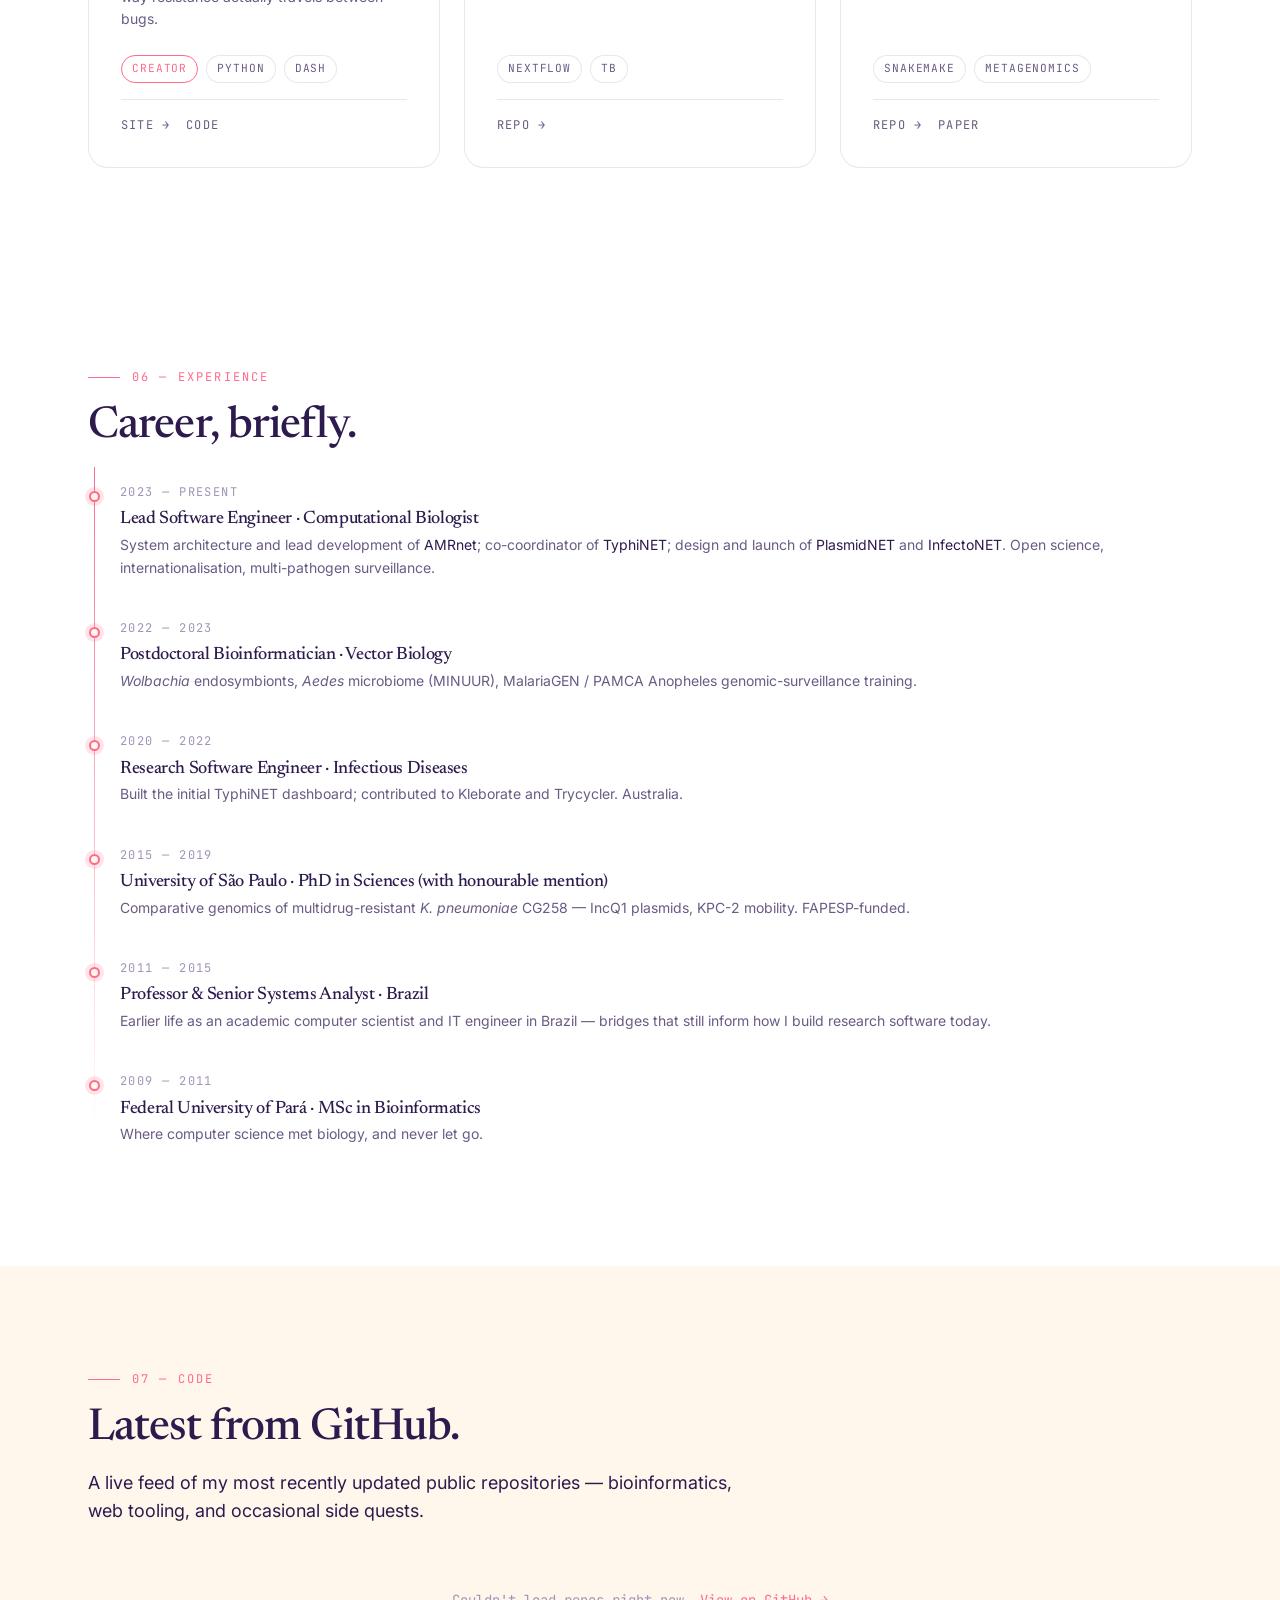
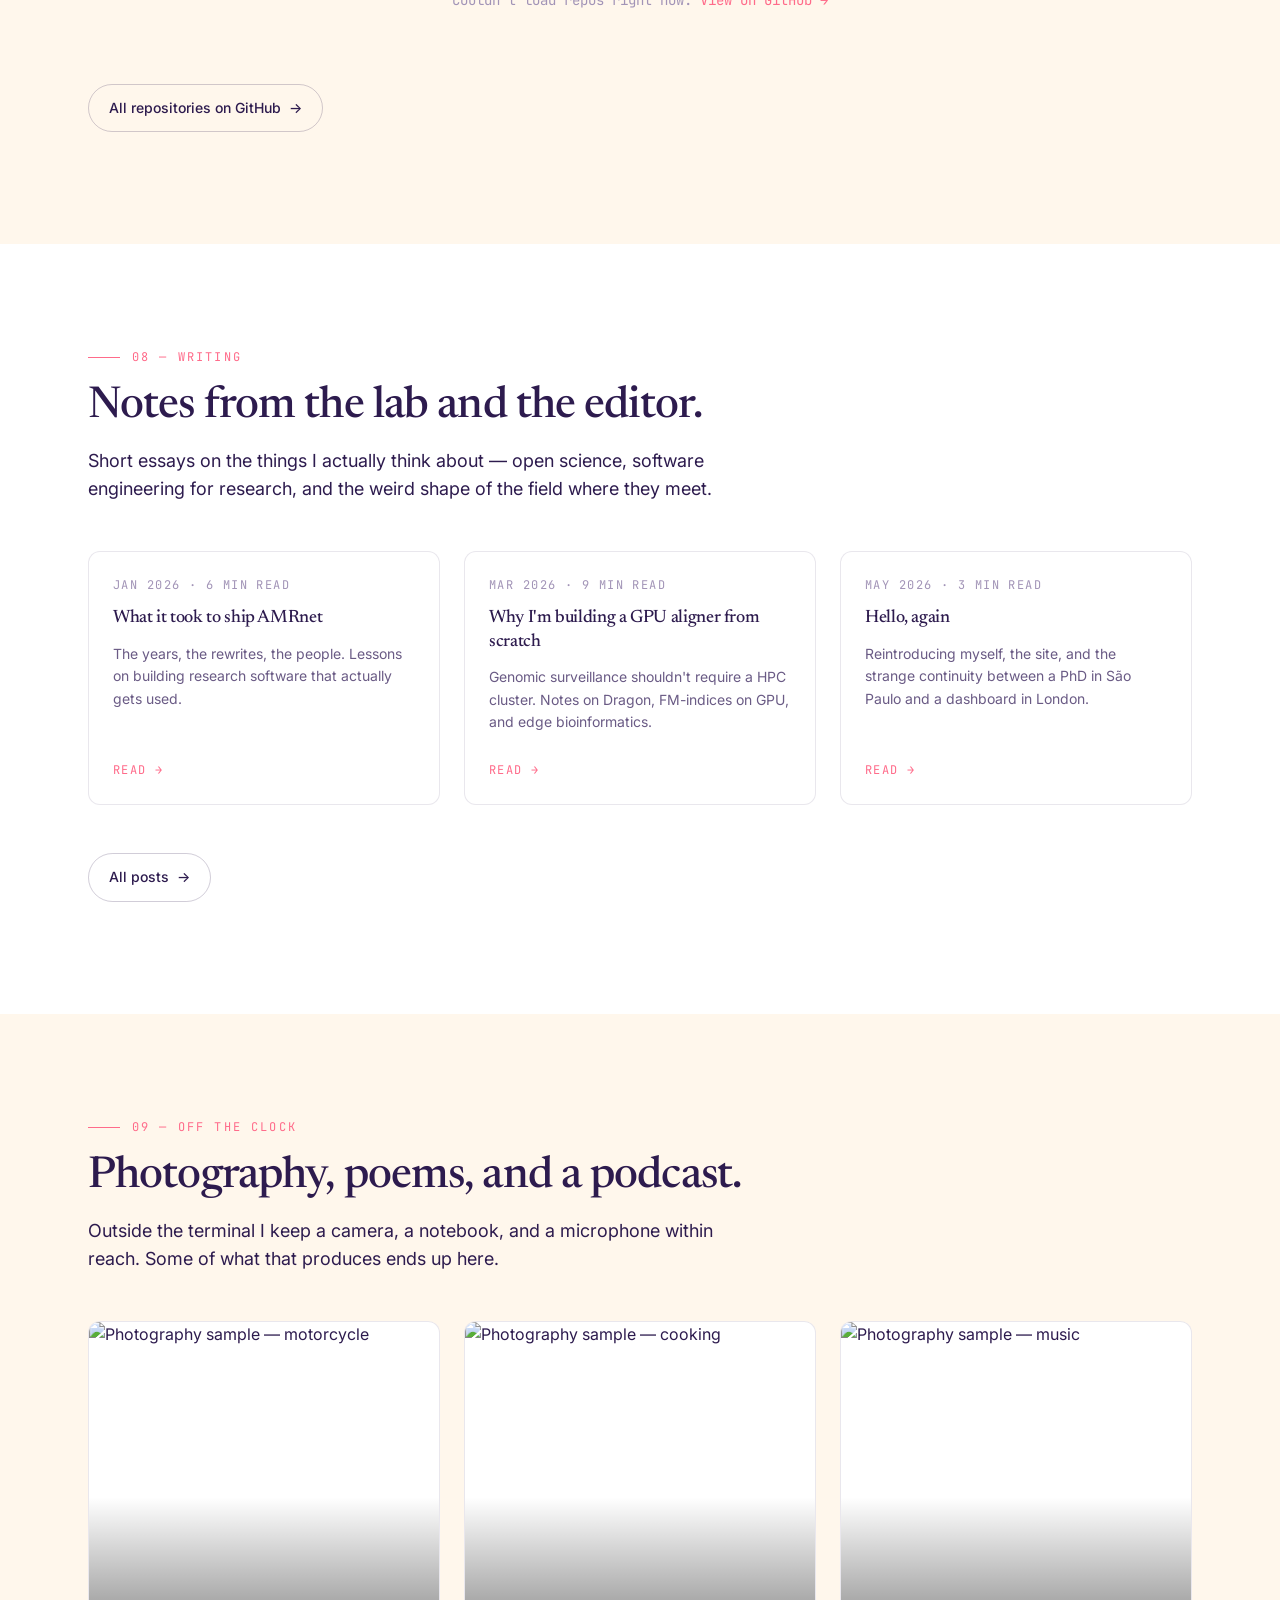
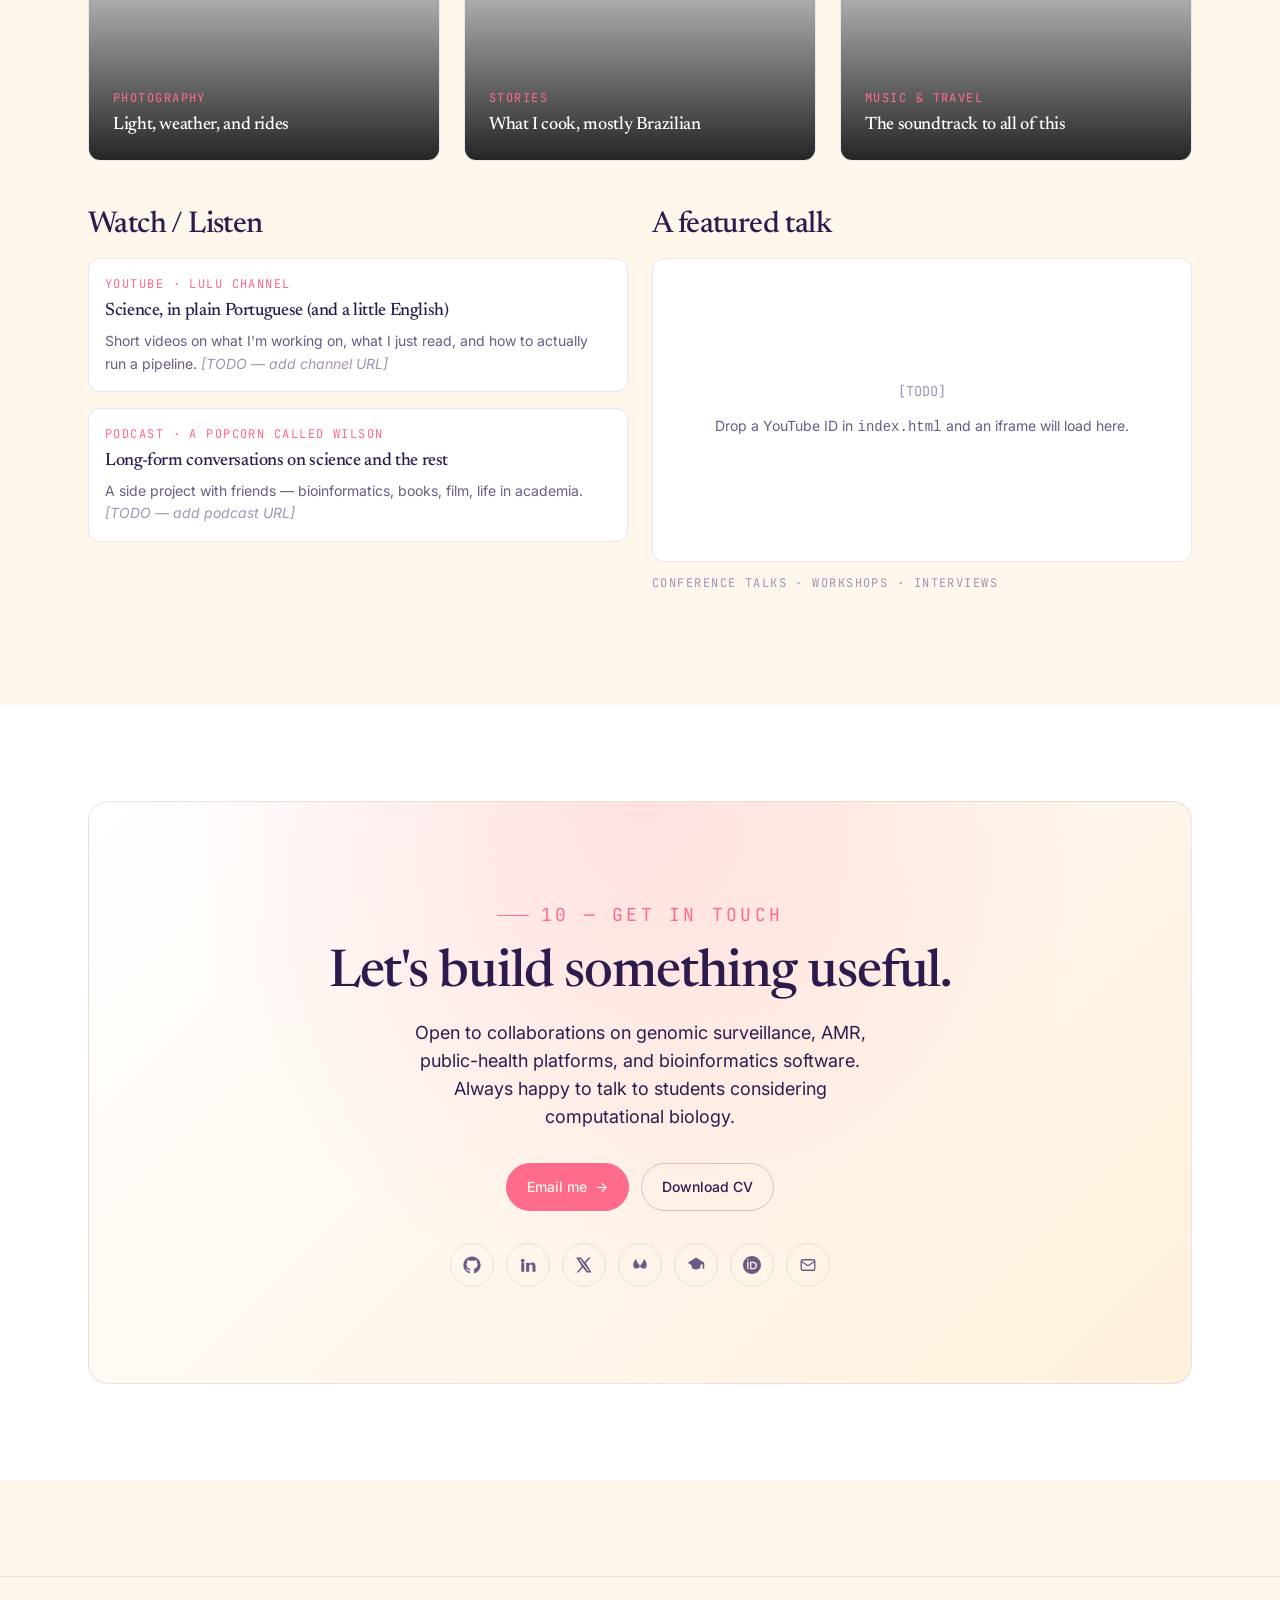
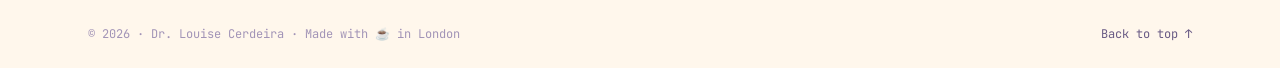
==== commit 64cc49c8: "Add featured book card — Montagem ab initio de genoma bacteriano Showcases Louise's monograph (Portu" ====
--- a/index.html
+++ b/index.html
@@ -179,6 +179,27 @@
   }
   </script>
 
+  <!-- JSON-LD: Book -->
+  <script type="application/ld+json">
+  {
+    "@context": "https://schema.org",
+    "@type": "Book",
+    "name": "Montagem ab initio de genoma bacteriano: utilizando sequências curtas pareadas",
+    "alternativeHeadline": "Ab initio bacterial genome assembly using short paired-end reads",
+    "author": {
+      "@type": "Person",
+      "name": "Louise Teixeira Cerdeira",
+      "url": "https://www.louisecerdeira.com/"
+    },
+    "inLanguage": "pt-BR",
+    "bookFormat": "https://schema.org/Paperback",
+    "isbn": "9783639684902",
+    "publisher": { "@type": "Organization", "name": "Novas Edições Acadêmicas" },
+    "about": ["Bioinformatics", "Bacterial genome assembly", "Next-generation sequencing", "Short reads"],
+    "url": "https://www.amazon.co.uk/Montagem-initio-genoma-bacteriano-utilizando/dp/3639684907"
+  }
+  </script>
+
   <!-- JSON-LD: Featured creative works -->
   <script type="application/ld+json">
   {
@@ -415,6 +436,40 @@
       </div>
     </div>
 
+    <div class="book-card" data-reveal>
+      <div class="book-cover" aria-hidden="true">
+        <div class="book-cover-inner">
+          <span class="book-cover-eyebrow">monografia · MSc</span>
+          <span class="book-cover-title">Montagem<br><em>ab initio</em><br>de genoma<br>bacteriano</span>
+          <span class="book-cover-author">Louise Cerdeira</span>
+        </div>
+        <span class="book-spine" aria-hidden="true"></span>
+      </div>
+      <div class="book-body">
+        <span class="book-label">Book · Monograph · Portuguese</span>
+        <h3>Montagem <em>ab initio</em> de genoma bacteriano</h3>
+        <p class="book-subtitle">utilizando sequências curtas pareadas</p>
+        <p class="book-desc">
+          A monograph (based on my MSc work) demonstrating that bacterial genomes can be
+          assembled <em>ab initio</em> from short 25-nucleotide paired-end reads — one of the foundational
+          bioinformatics challenges of the early NGS era, and where my long love affair with
+          microbial genomics began.
+        </p>
+        <div class="book-meta">
+          <span class="tag">Bioinformatics</span>
+          <span class="tag">NGS</span>
+          <span class="tag">Bacterial genomics</span>
+          <span class="tag">ISBN 978-3-639-68490-2</span>
+        </div>
+        <p class="book-links">
+          <a class="btn btn-primary" href="https://www.amazon.co.uk/Montagem-initio-genoma-bacteriano-utilizando/dp/3639684907" target="_blank" rel="noopener">
+            Buy on Amazon UK <span class="arrow">→</span>
+          </a>
+          <a class="btn btn-ghost" href="https://www.amazon.com.br/Montagem-ab-initio-genoma-bacteriano/dp/3639684907" target="_blank" rel="noopener">Amazon Brasil</a>
+        </p>
+      </div>
+    </div>
+
     <h3 style="margin-top: var(--space-9); margin-bottom: var(--space-5);" data-reveal>Selected publications</h3>
     <ol class="pubs" data-reveal>
       <li class="pub">
--- a/assets/css/main.css
+++ b/assets/css/main.css
@@ -1278,6 +1278,116 @@
   .map-legend { flex-direction: column; align-items: flex-start; }
 }
 
+/* ---------- 22a. Featured book / monograph ---------- */
+.book-card {
+  display: grid;
+  grid-template-columns: 200px 1fr;
+  gap: var(--space-6);
+  align-items: center;
+  padding: var(--space-6);
+  margin-top: var(--space-7);
+  border: 1px solid var(--border);
+  border-radius: var(--radius-lg);
+  background:
+    radial-gradient(ellipse 60% 80% at 0% 0%, color-mix(in srgb, var(--accent-warm) 14%, transparent), transparent 60%),
+    radial-gradient(ellipse 80% 50% at 100% 100%, color-mix(in srgb, var(--accent-4) 14%, transparent), transparent 60%),
+    var(--bg-elev);
+  position: relative;
+  overflow: hidden;
+}
+@media (max-width: 720px) {
+  .book-card { grid-template-columns: 1fr; }
+  .book-cover { justify-self: center; }
+}
+
+.book-cover {
+  position: relative;
+  width: 200px; height: 280px;
+  perspective: 800px;
+  filter: drop-shadow(0 12px 24px rgba(45, 27, 78, 0.18));
+  transition: transform var(--dur) var(--ease);
+}
+.book-cover:hover { transform: translateY(-4px) rotate(-1deg); }
+.book-cover-inner {
+  position: absolute;
+  inset: 0;
+  border-radius: 4px 8px 8px 4px;
+  background:
+    linear-gradient(135deg, var(--accent-warm) 0%, var(--accent) 50%, var(--accent-4) 100%);
+  color: #fff;
+  padding: var(--space-5) var(--space-4) var(--space-4) var(--space-5);
+  display: flex;
+  flex-direction: column;
+  justify-content: space-between;
+  transform: rotateY(-6deg);
+  transform-origin: left center;
+}
+.book-cover-eyebrow {
+  font-family: var(--font-mono);
+  font-size: 0.6rem;
+  text-transform: uppercase;
+  letter-spacing: 0.2em;
+  opacity: 0.85;
+}
+.book-cover-title {
+  font-family: var(--font-serif);
+  font-size: 1.55rem;
+  font-weight: 500;
+  line-height: 1.05;
+  letter-spacing: -0.01em;
+}
+.book-cover-title em { font-style: italic; opacity: 0.92; }
+.book-cover-author {
+  font-family: var(--font-sans);
+  font-size: 0.75rem;
+  letter-spacing: 0.1em;
+  text-transform: uppercase;
+  opacity: 0.9;
+}
+.book-spine {
+  position: absolute;
+  left: 0; top: 0; bottom: 0;
+  width: 6px;
+  background: linear-gradient(to right, rgba(0,0,0,0.25), transparent);
+  border-radius: 4px 0 0 4px;
+  transform: rotateY(-6deg);
+  transform-origin: left center;
+}
+
+.book-label {
+  font-family: var(--font-mono);
+  font-size: var(--fs-xs);
+  text-transform: uppercase;
+  letter-spacing: 0.18em;
+  color: var(--accent);
+  display: inline-block;
+  margin-bottom: var(--space-3);
+}
+.book-body h3 {
+  font-size: var(--fs-xl);
+  margin-bottom: var(--space-1);
+}
+.book-body h3 em { color: var(--accent-warm); font-style: italic; }
+.book-subtitle {
+  font-family: var(--font-serif);
+  font-style: italic;
+  font-size: var(--fs-md);
+  color: var(--text-muted);
+  margin: 0 0 var(--space-4);
+}
+.book-desc {
+  font-size: var(--fs-sm);
+  margin-bottom: var(--space-4);
+}
+.book-meta {
+  display: flex; flex-wrap: wrap; gap: var(--space-2);
+  margin-bottom: var(--space-5);
+}
+.book-links {
+  display: flex; gap: var(--space-3); flex-wrap: wrap;
+  margin: 0;
+}
+
 /* ---------- 22. Visitor map / "you are here" ---------- */
 .visitor-marker .core,
 .visitor-marker .ring {
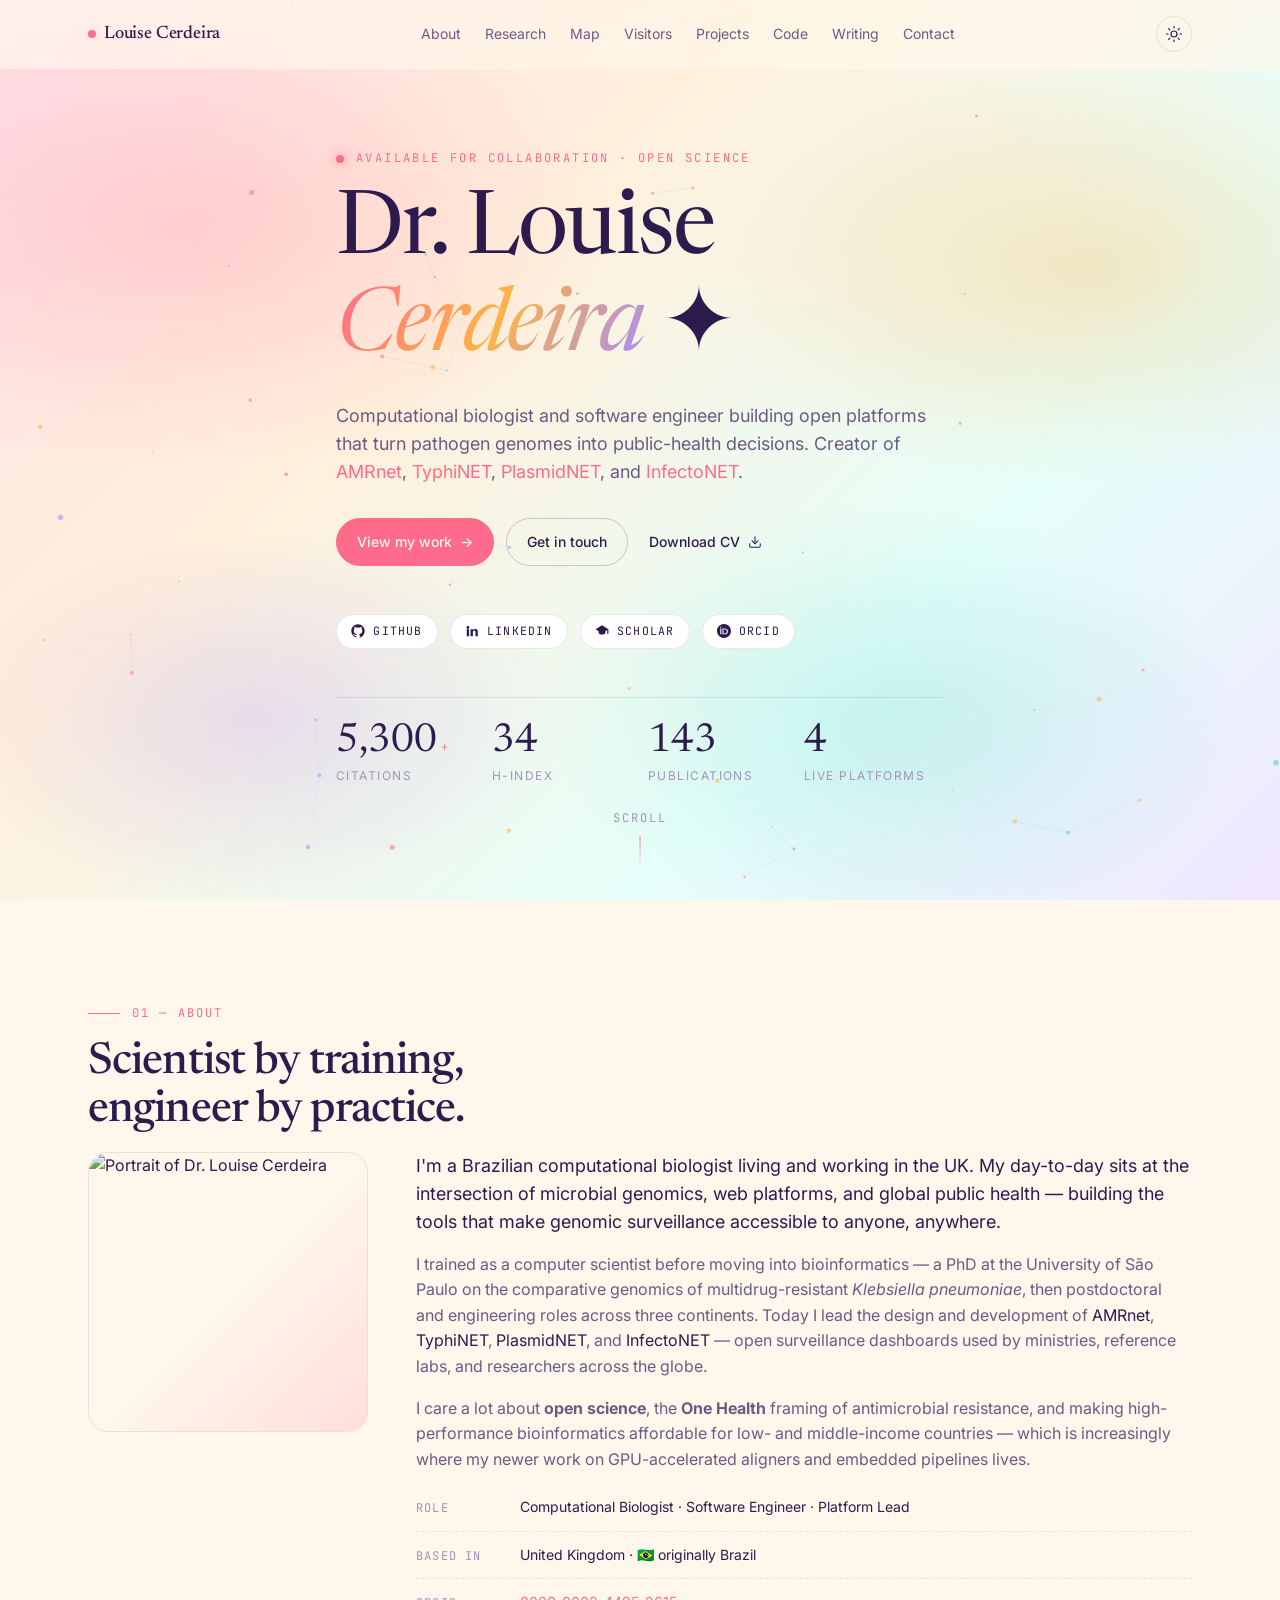
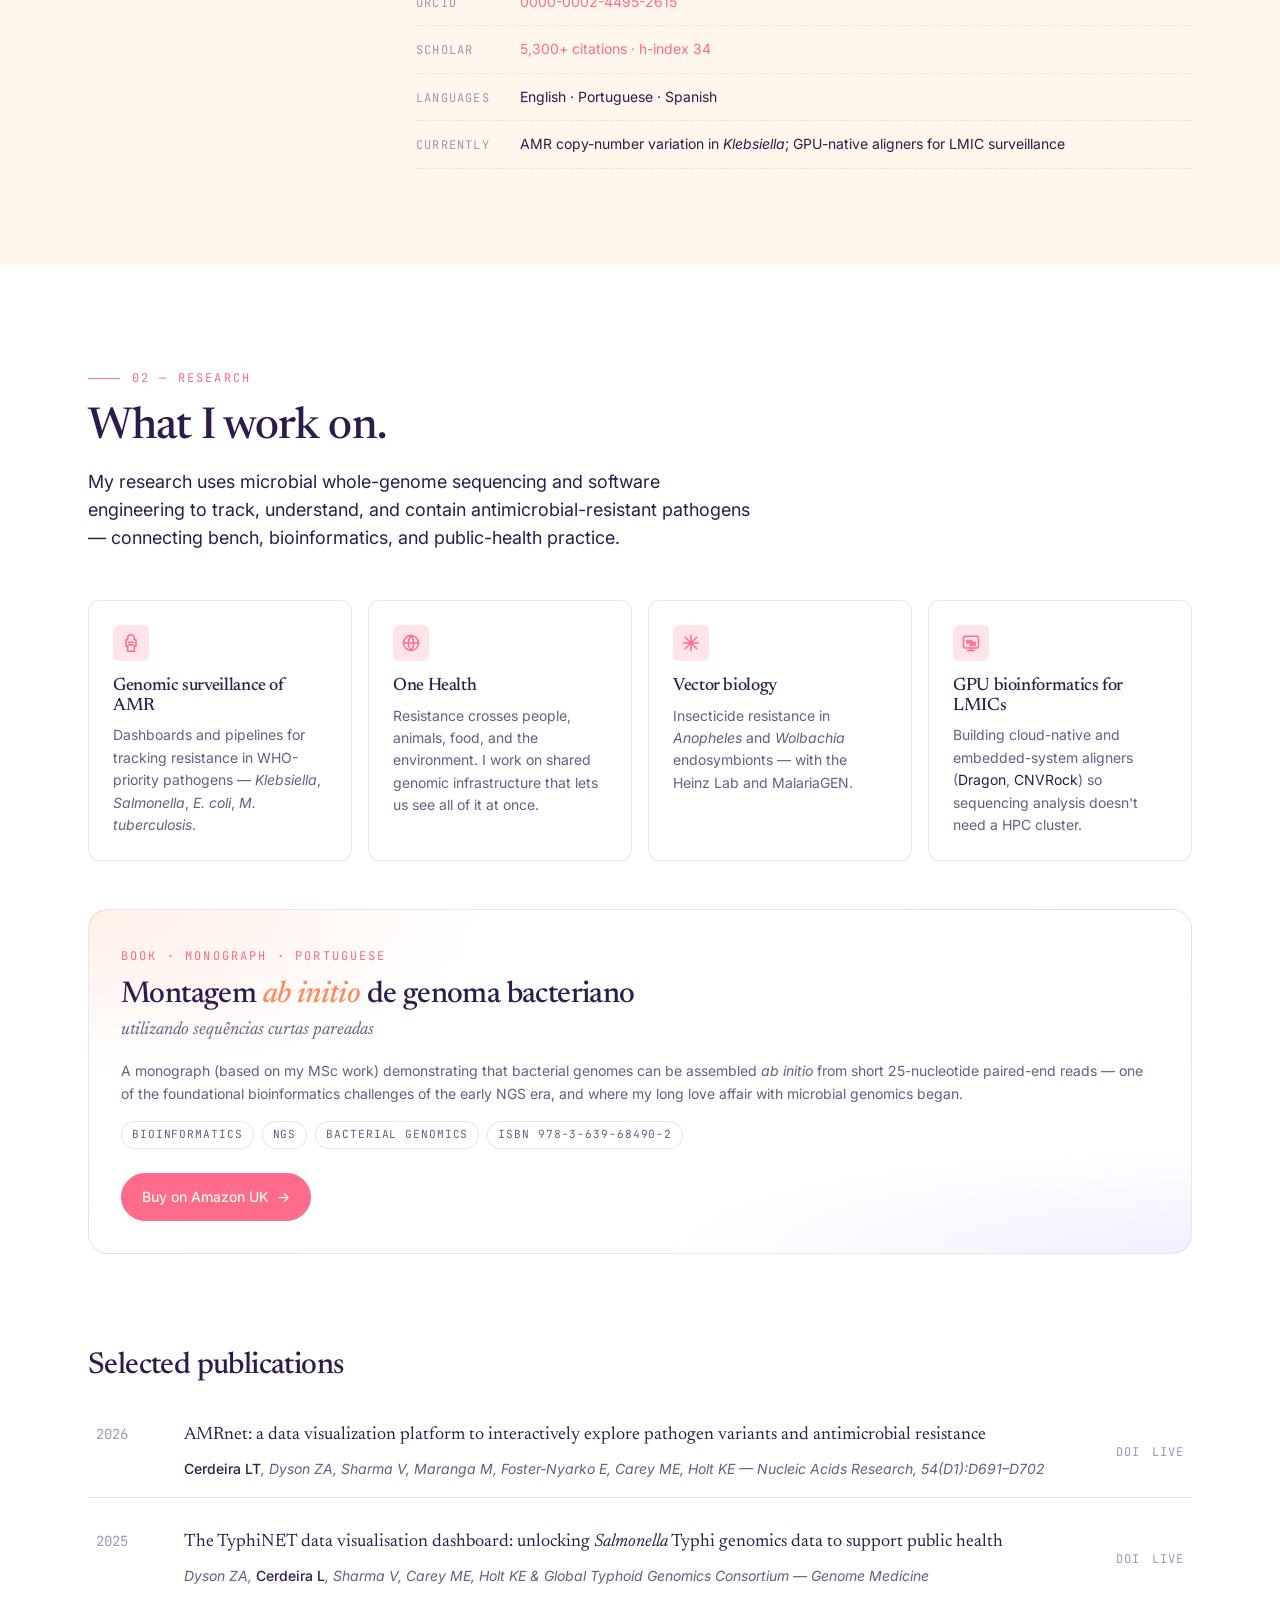
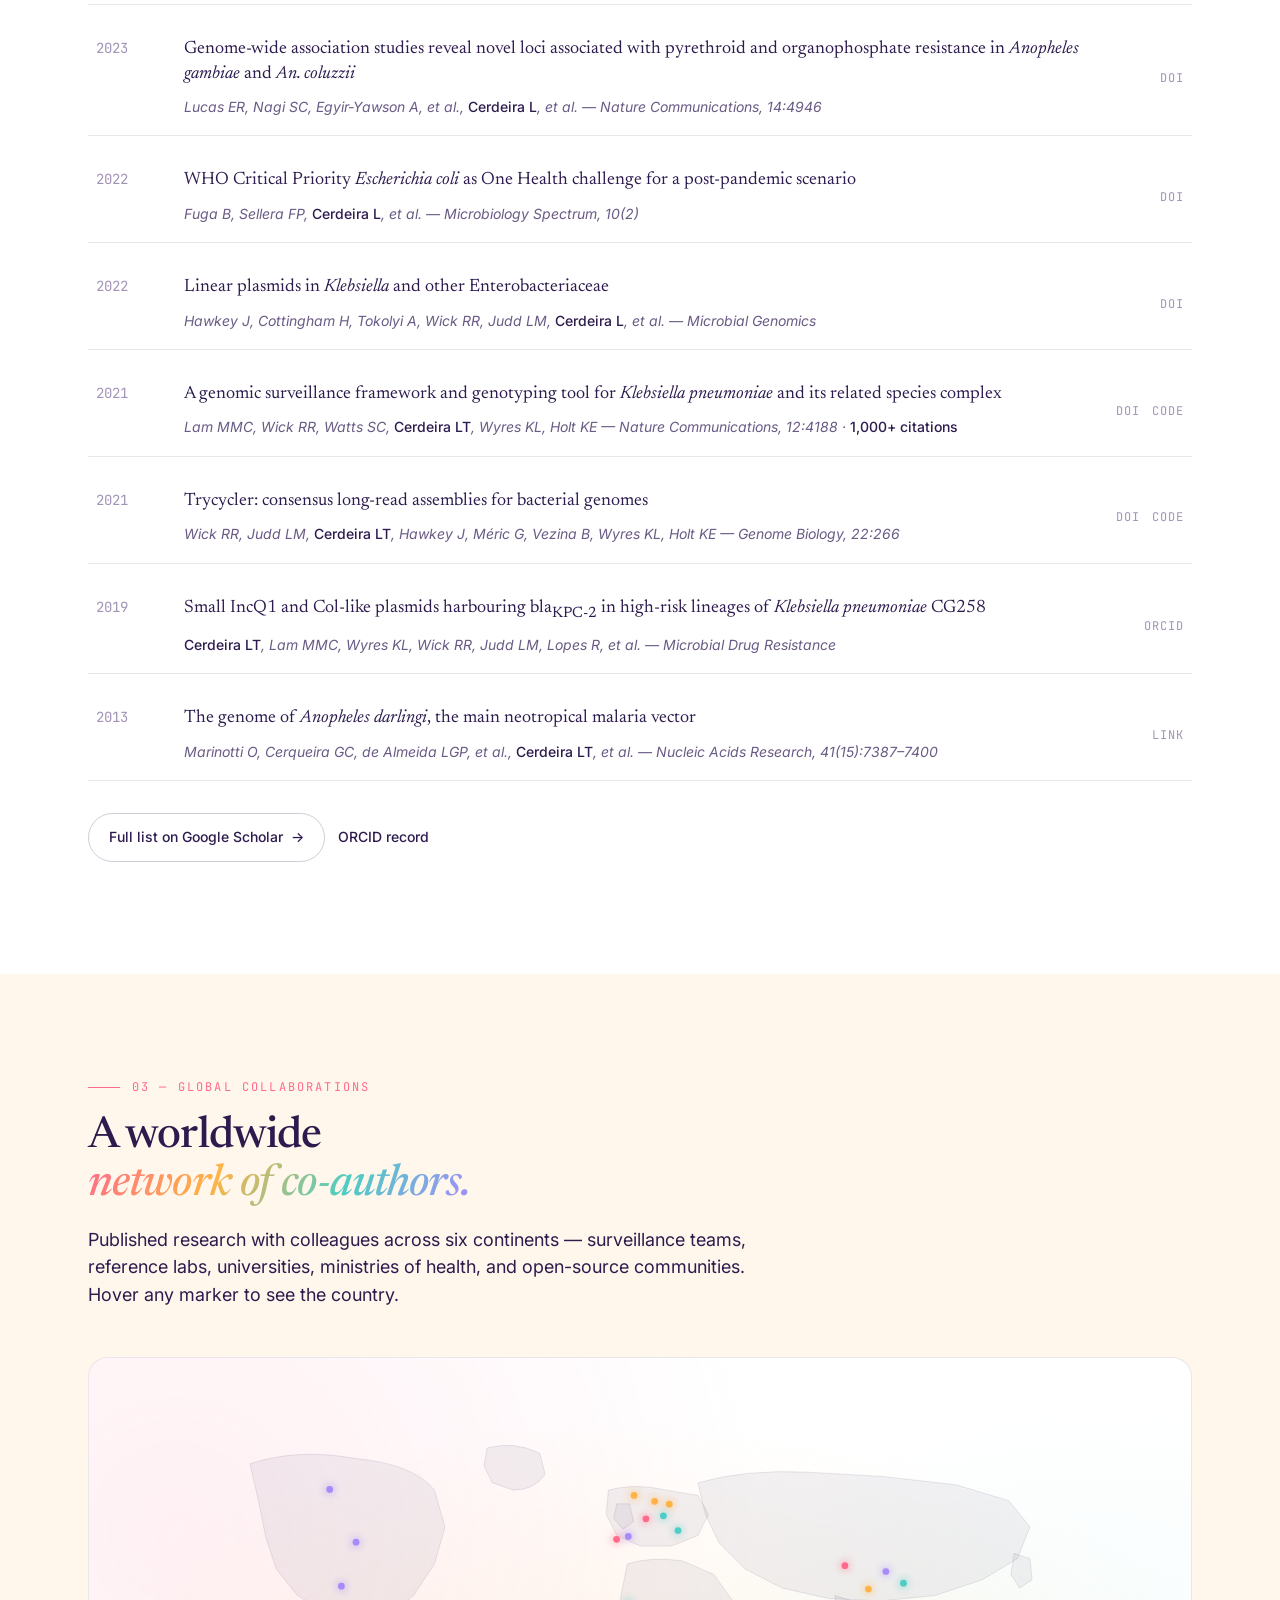
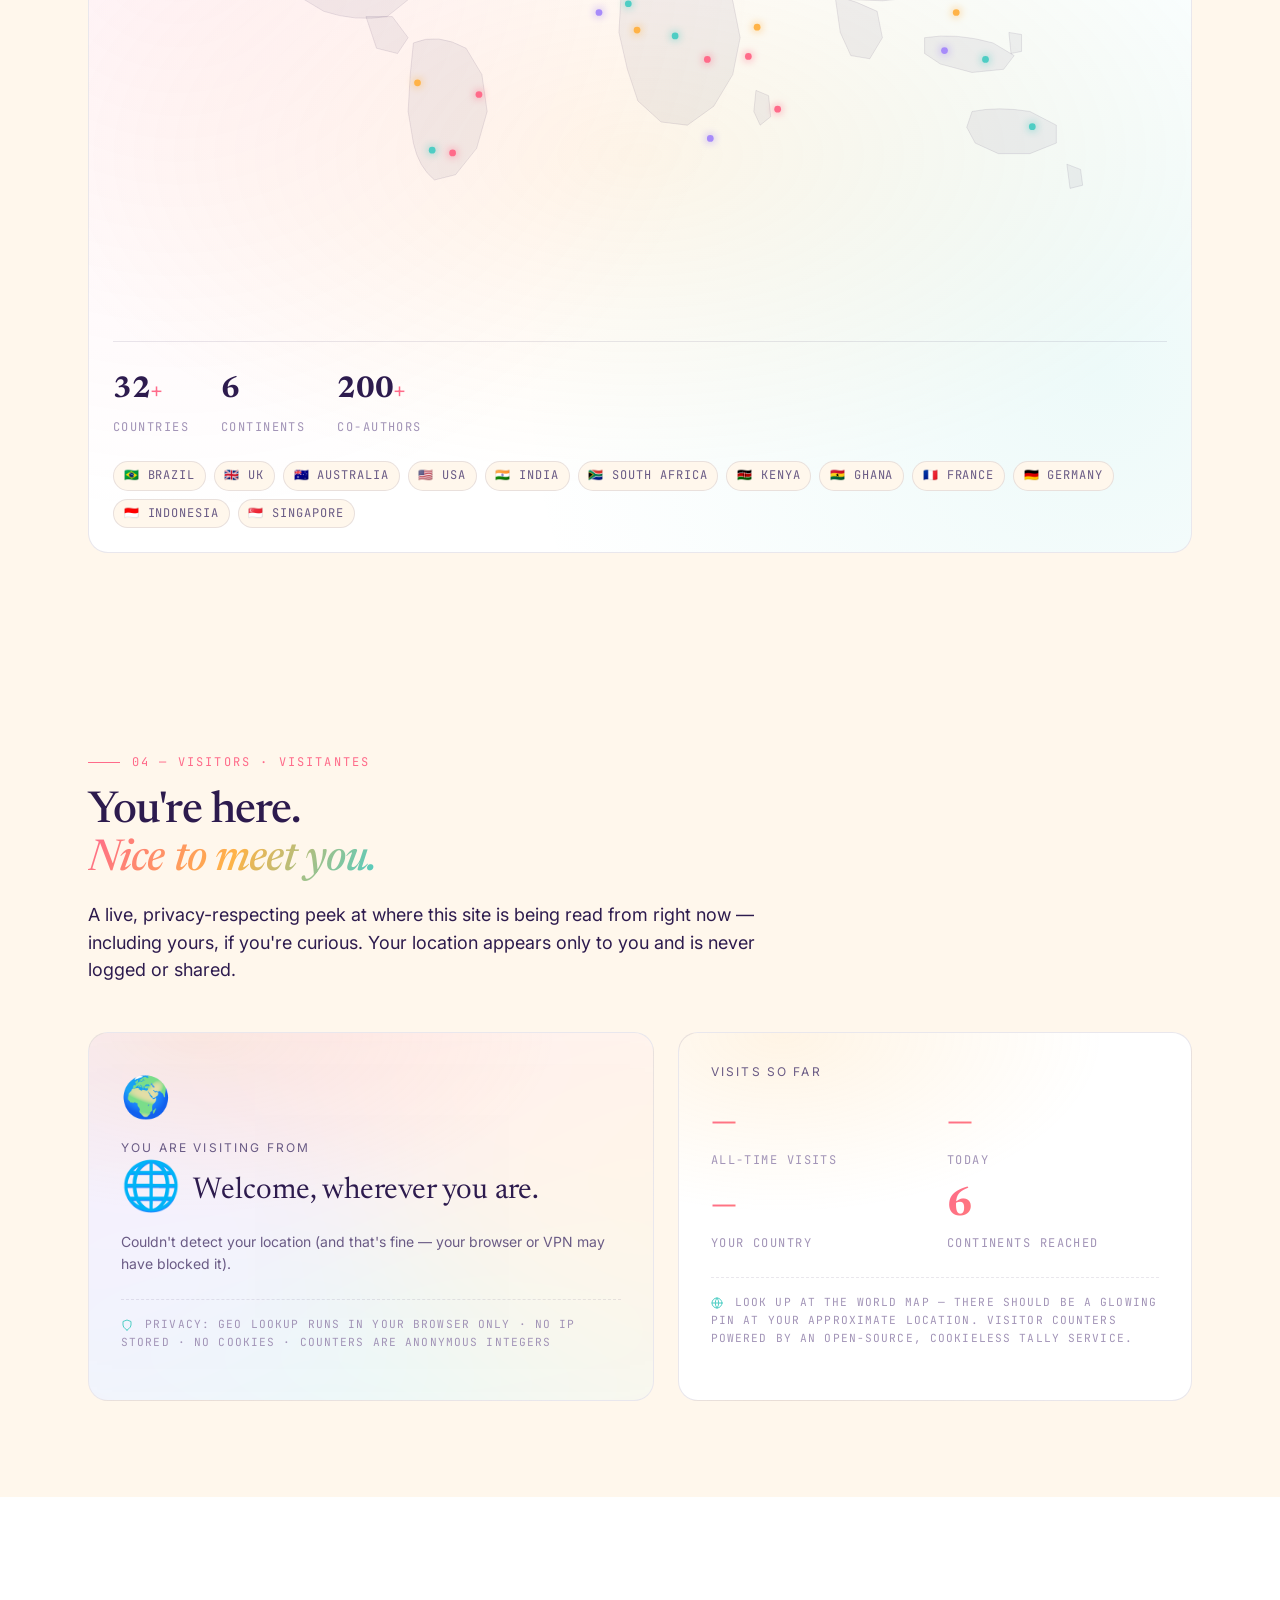
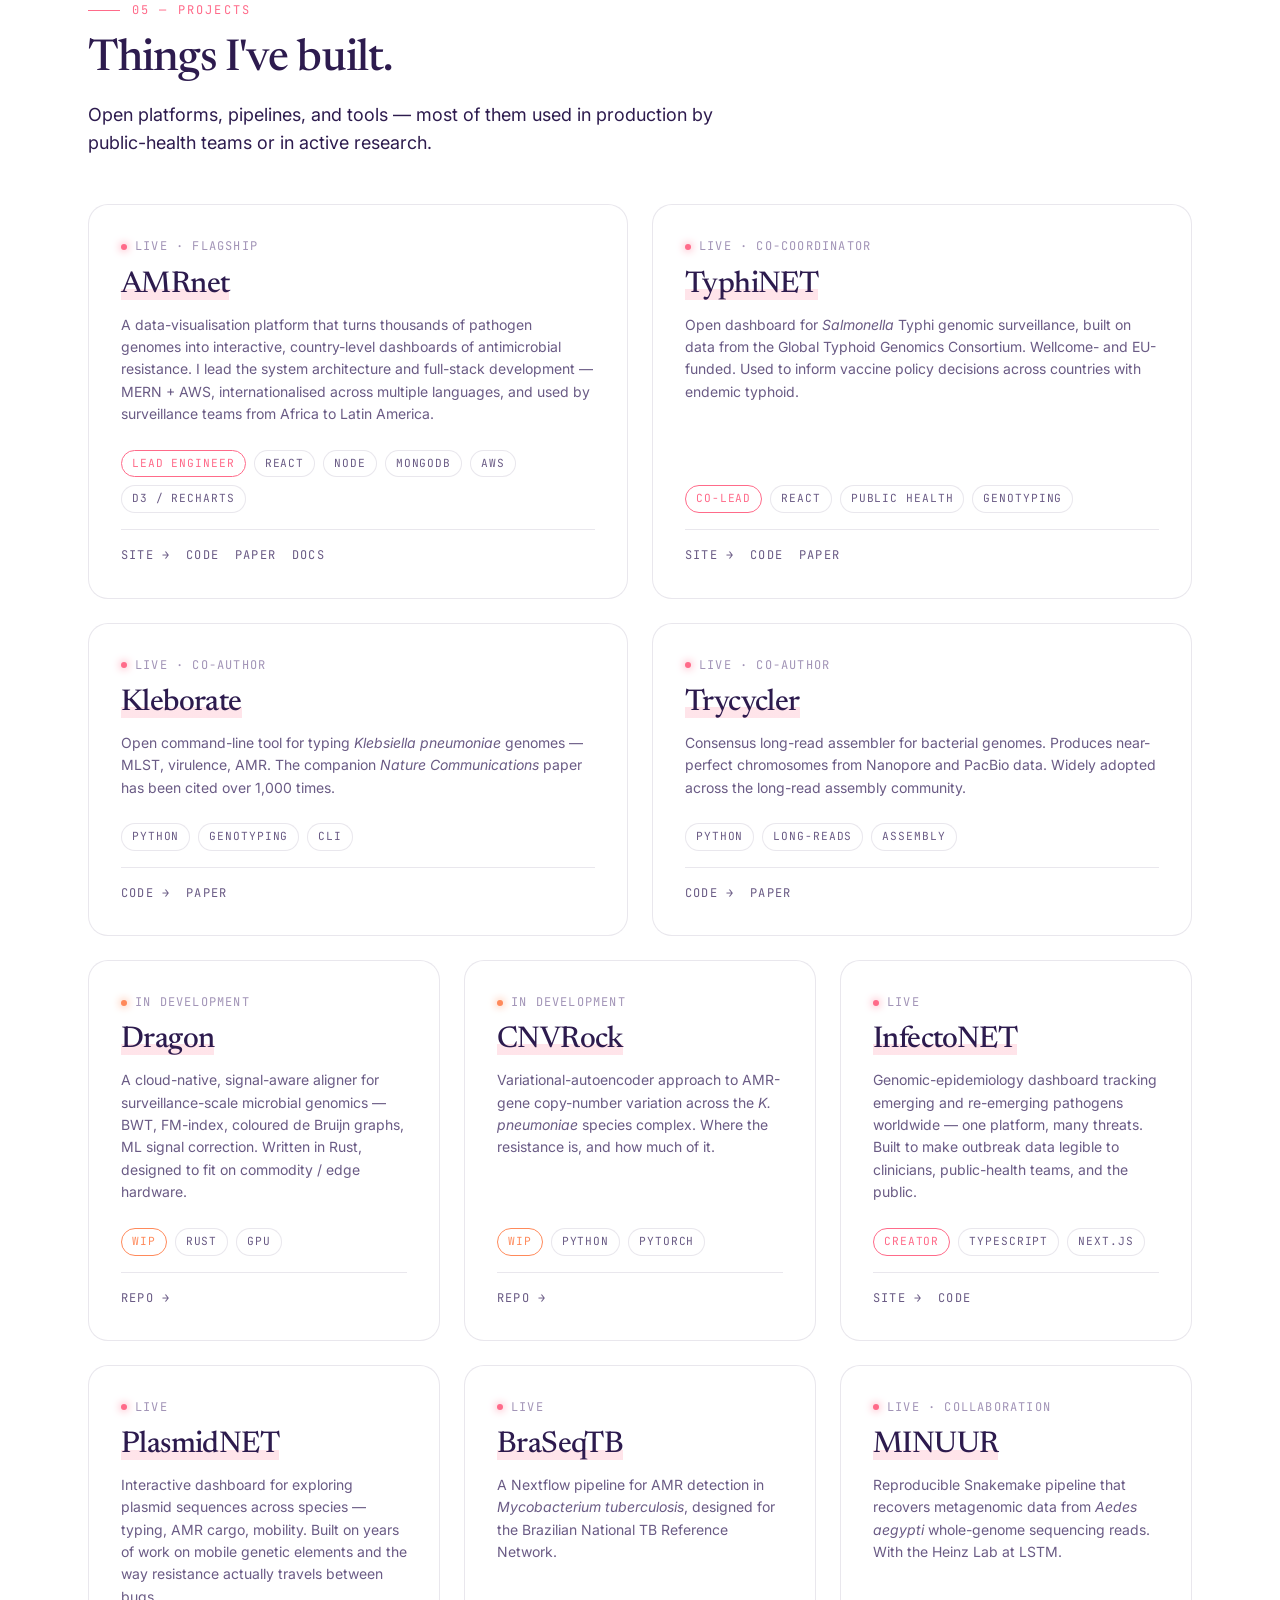
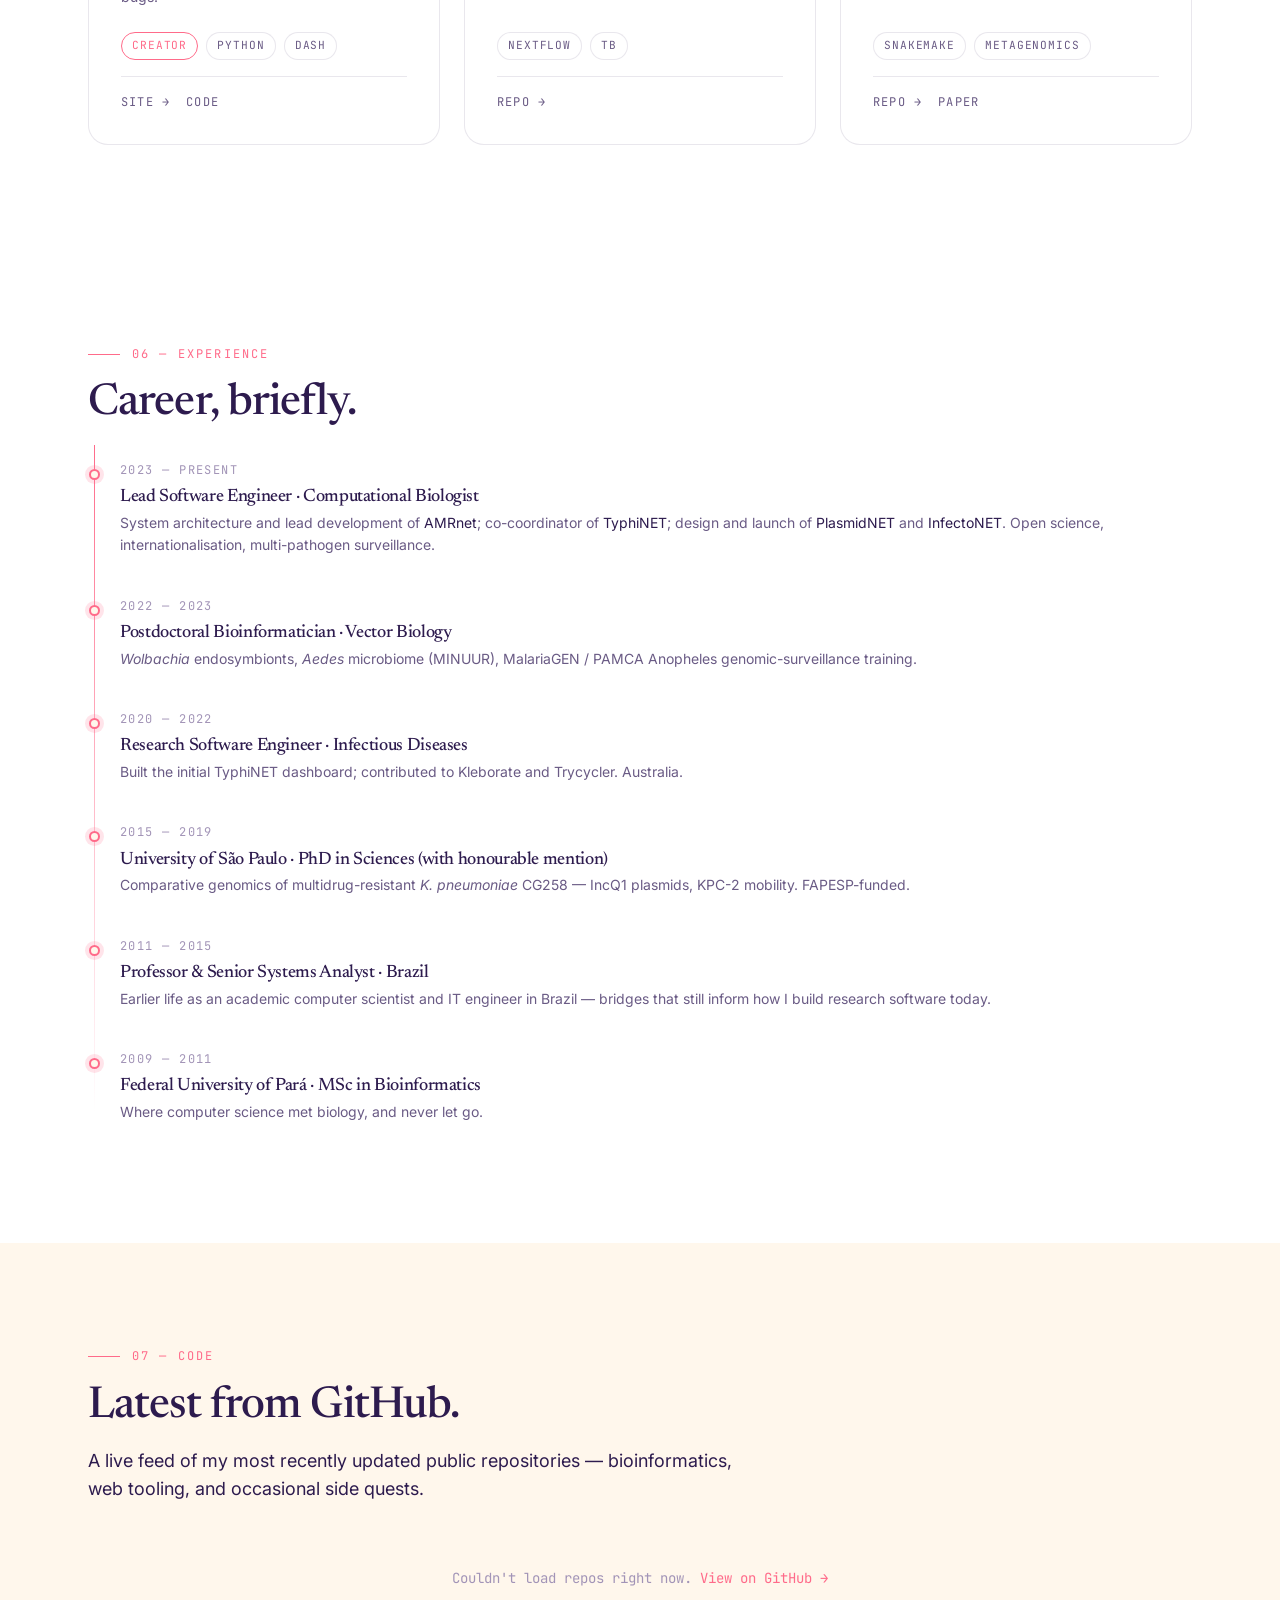
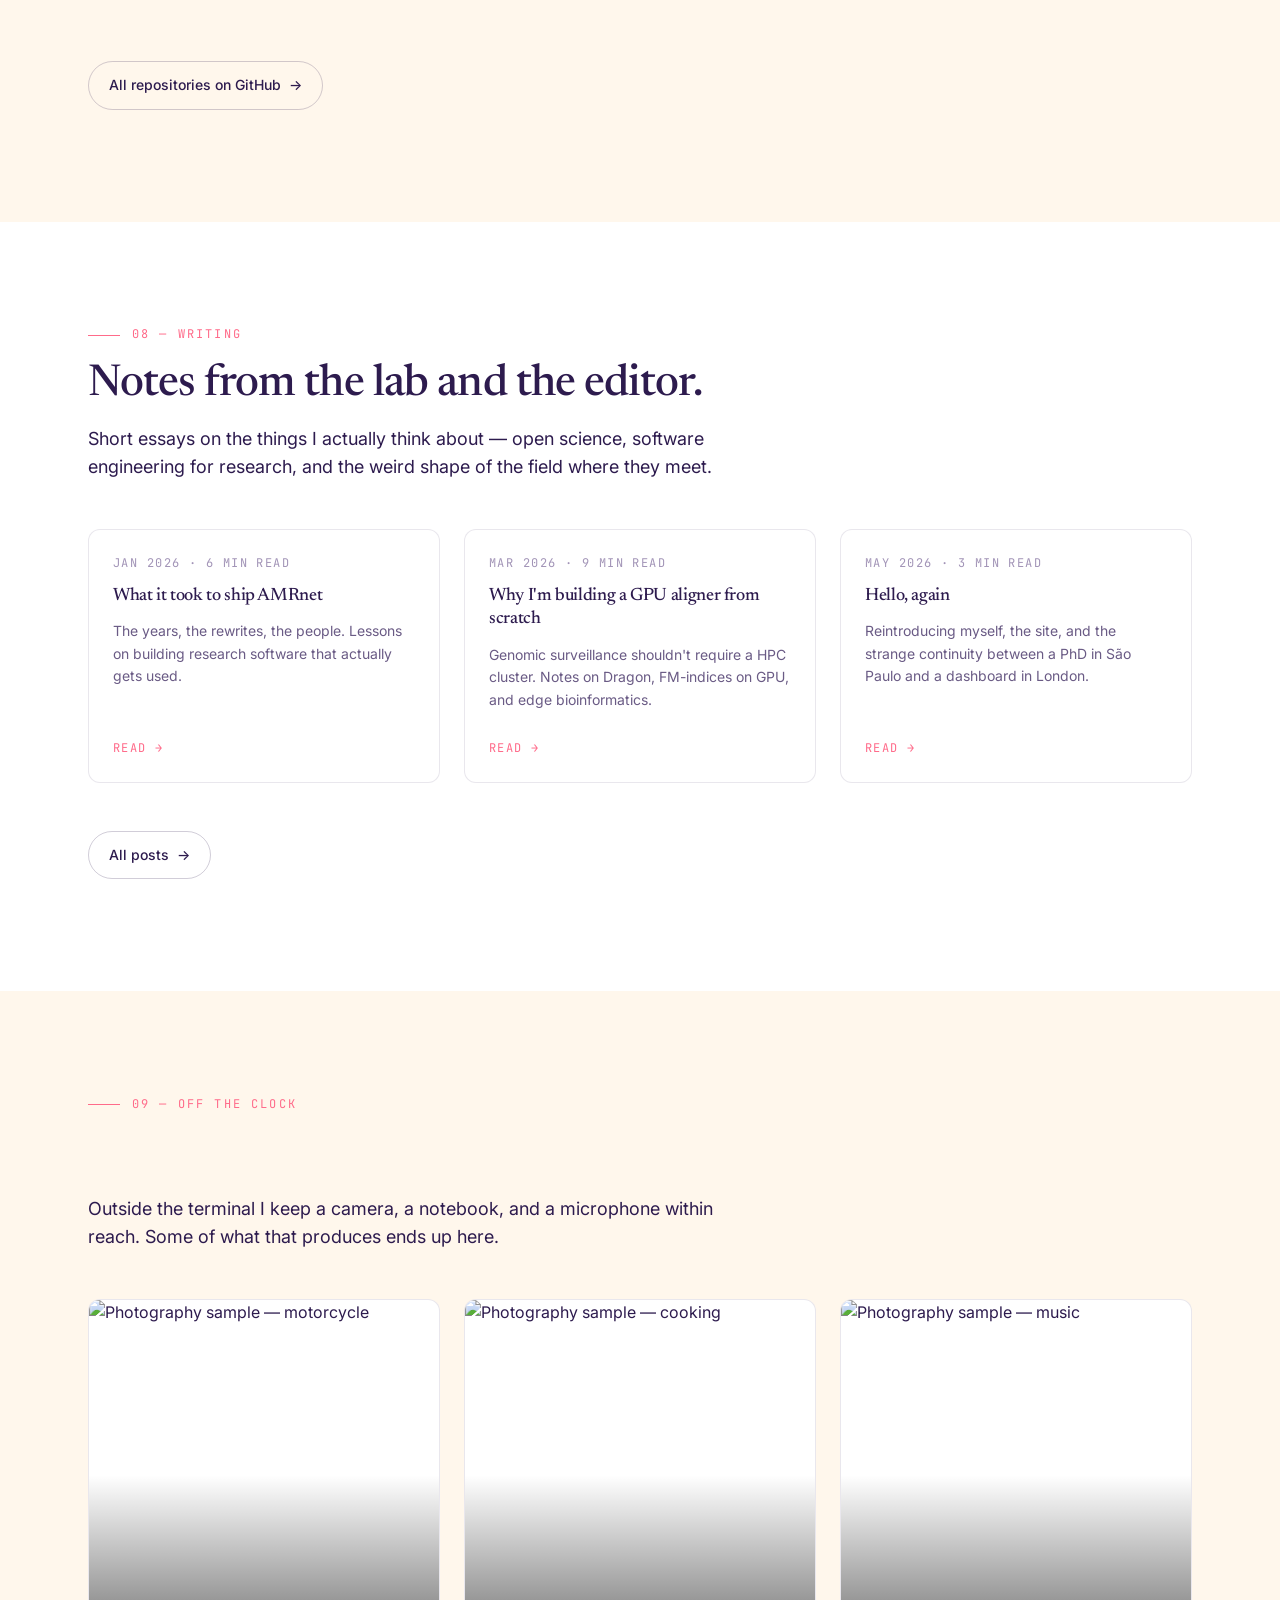
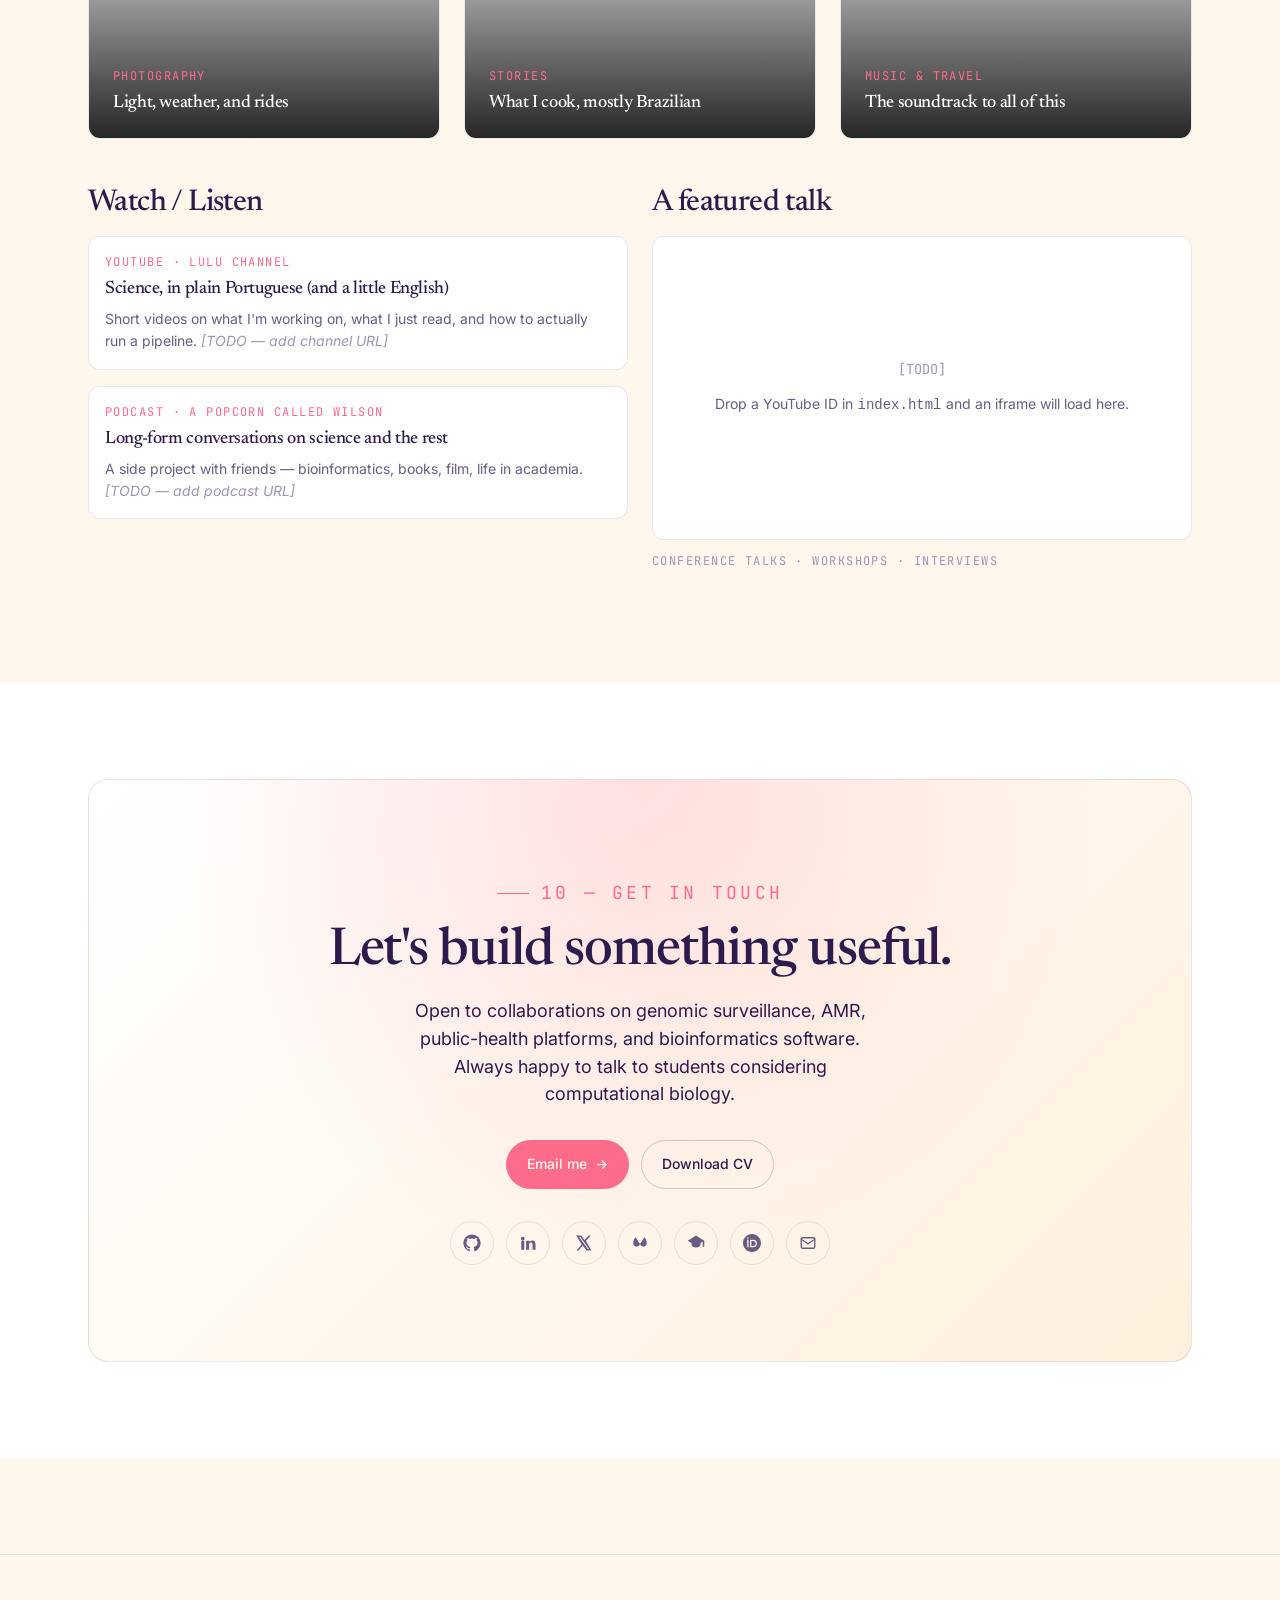
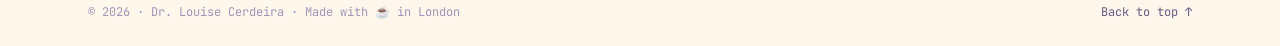
==== commit 4c525805: "Simplify book card — remove stylised cover and Amazon Brasil link The fake "book cover" element (3D " ====
--- a/index.html
+++ b/index.html
@@ -437,14 +437,6 @@
     </div>
 
     <div class="book-card" data-reveal>
-      <div class="book-cover" aria-hidden="true">
-        <div class="book-cover-inner">
-          <span class="book-cover-eyebrow">monografia · MSc</span>
-          <span class="book-cover-title">Montagem<br><em>ab initio</em><br>de genoma<br>bacteriano</span>
-          <span class="book-cover-author">Louise Cerdeira</span>
-        </div>
-        <span class="book-spine" aria-hidden="true"></span>
-      </div>
       <div class="book-body">
         <span class="book-label">Book · Monograph · Portuguese</span>
         <h3>Montagem <em>ab initio</em> de genoma bacteriano</h3>
@@ -465,7 +457,6 @@
           <a class="btn btn-primary" href="https://www.amazon.co.uk/Montagem-initio-genoma-bacteriano-utilizando/dp/3639684907" target="_blank" rel="noopener">
             Buy on Amazon UK <span class="arrow">→</span>
           </a>
-          <a class="btn btn-ghost" href="https://www.amazon.com.br/Montagem-ab-initio-genoma-bacteriano/dp/3639684907" target="_blank" rel="noopener">Amazon Brasil</a>
         </p>
       </div>
     </div>
--- a/assets/css/main.css
+++ b/assets/css/main.css
@@ -1280,10 +1280,6 @@
 
 /* ---------- 22a. Featured book / monograph ---------- */
 .book-card {
-  display: grid;
-  grid-template-columns: 200px 1fr;
-  gap: var(--space-6);
-  align-items: center;
   padding: var(--space-6);
   margin-top: var(--space-7);
   border: 1px solid var(--border);
@@ -1294,64 +1290,11 @@
     var(--bg-elev);
   position: relative;
   overflow: hidden;
-}
-@media (max-width: 720px) {
-  .book-card { grid-template-columns: 1fr; }
-  .book-cover { justify-self: center; }
-}
-
-.book-cover {
-  position: relative;
-  width: 200px; height: 280px;
-  perspective: 800px;
-  filter: drop-shadow(0 12px 24px rgba(45, 27, 78, 0.18));
-  transition: transform var(--dur) var(--ease);
-}
-.book-cover:hover { transform: translateY(-4px) rotate(-1deg); }
-.book-cover-inner {
-  position: absolute;
-  inset: 0;
-  border-radius: 4px 8px 8px 4px;
-  background:
-    linear-gradient(135deg, var(--accent-warm) 0%, var(--accent) 50%, var(--accent-4) 100%);
-  color: #fff;
-  padding: var(--space-5) var(--space-4) var(--space-4) var(--space-5);
-  display: flex;
-  flex-direction: column;
-  justify-content: space-between;
-  transform: rotateY(-6deg);
-  transform-origin: left center;
-}
-.book-cover-eyebrow {
-  font-family: var(--font-mono);
-  font-size: 0.6rem;
-  text-transform: uppercase;
-  letter-spacing: 0.2em;
-  opacity: 0.85;
-}
-.book-cover-title {
-  font-family: var(--font-serif);
-  font-size: 1.55rem;
-  font-weight: 500;
-  line-height: 1.05;
-  letter-spacing: -0.01em;
-}
-.book-cover-title em { font-style: italic; opacity: 0.92; }
-.book-cover-author {
-  font-family: var(--font-sans);
-  font-size: 0.75rem;
-  letter-spacing: 0.1em;
-  text-transform: uppercase;
-  opacity: 0.9;
-}
-.book-spine {
-  position: absolute;
-  left: 0; top: 0; bottom: 0;
-  width: 6px;
-  background: linear-gradient(to right, rgba(0,0,0,0.25), transparent);
-  border-radius: 4px 0 0 4px;
-  transform: rotateY(-6deg);
-  transform-origin: left center;
+  transition: border-color var(--dur) var(--ease), transform var(--dur) var(--ease);
+}
+.book-card:hover {
+  border-color: var(--accent-warm);
+  transform: translateY(-2px);
 }
 
 .book-label {
